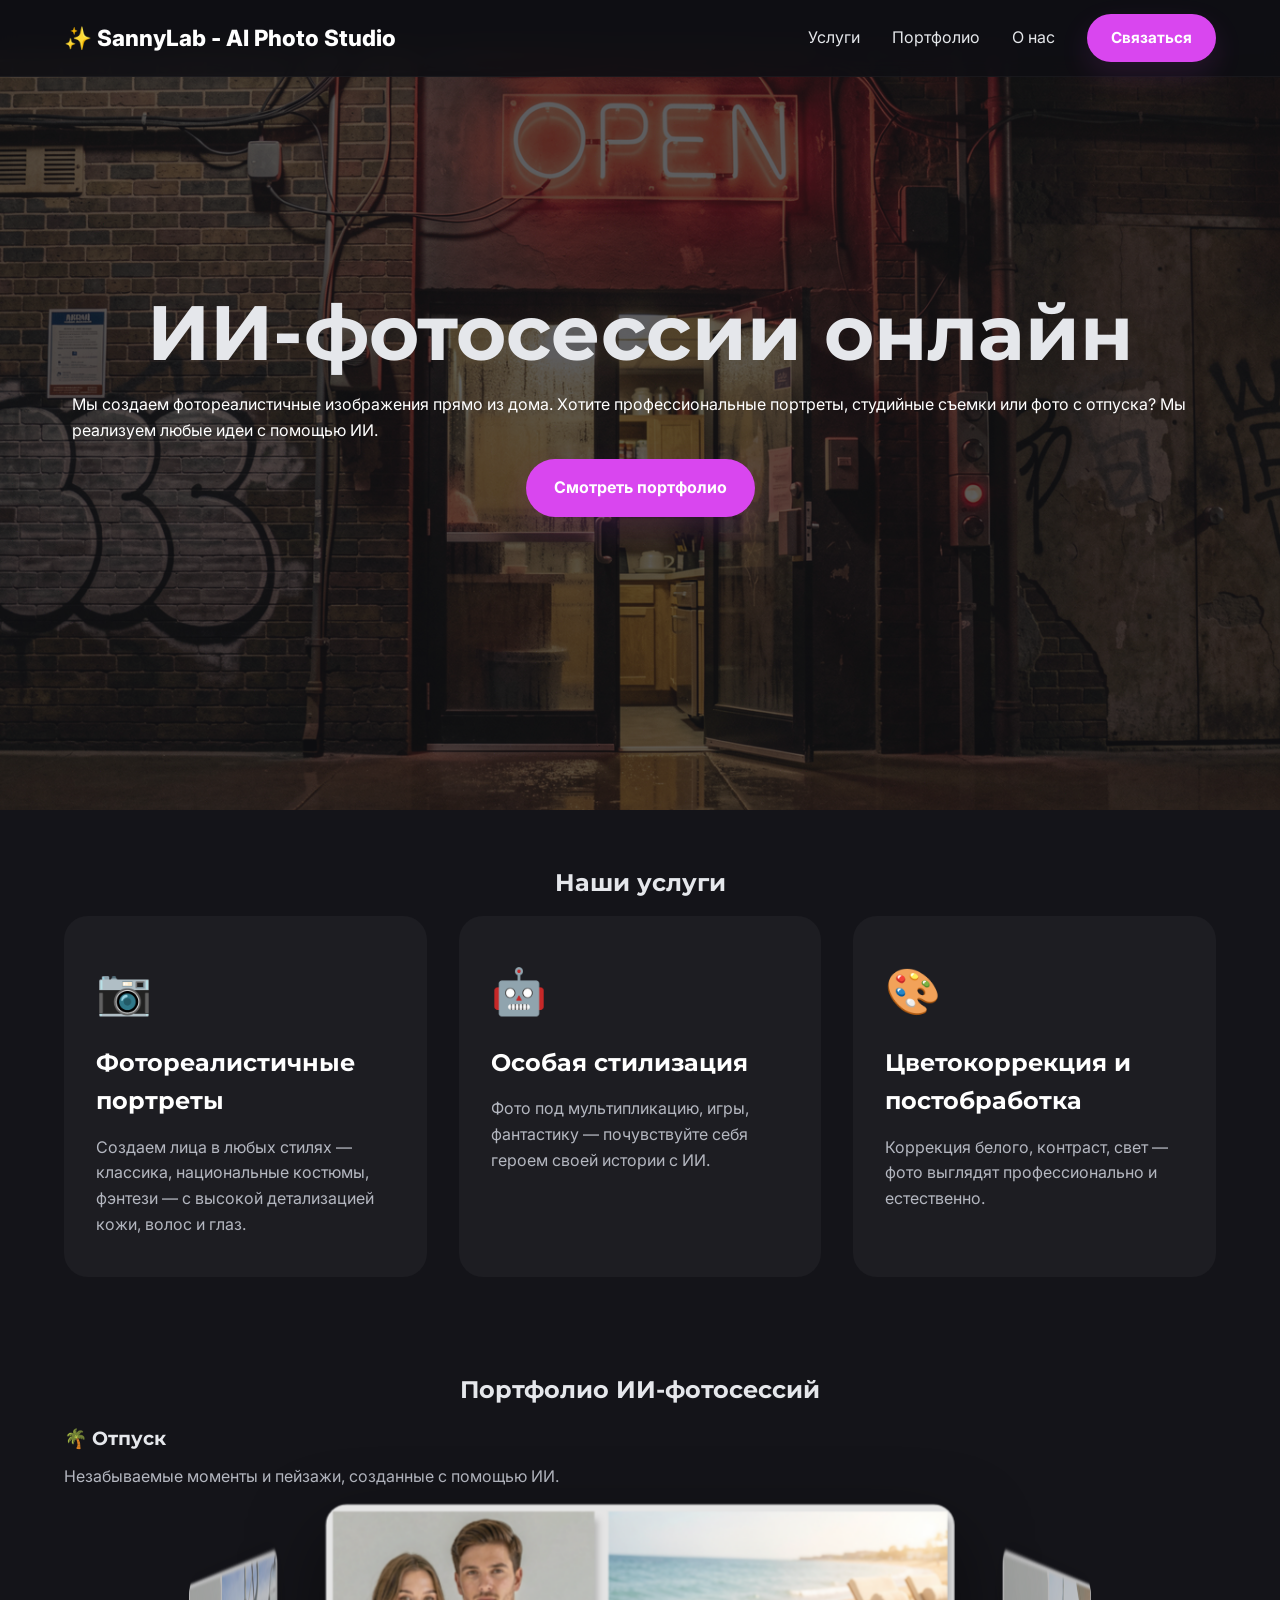
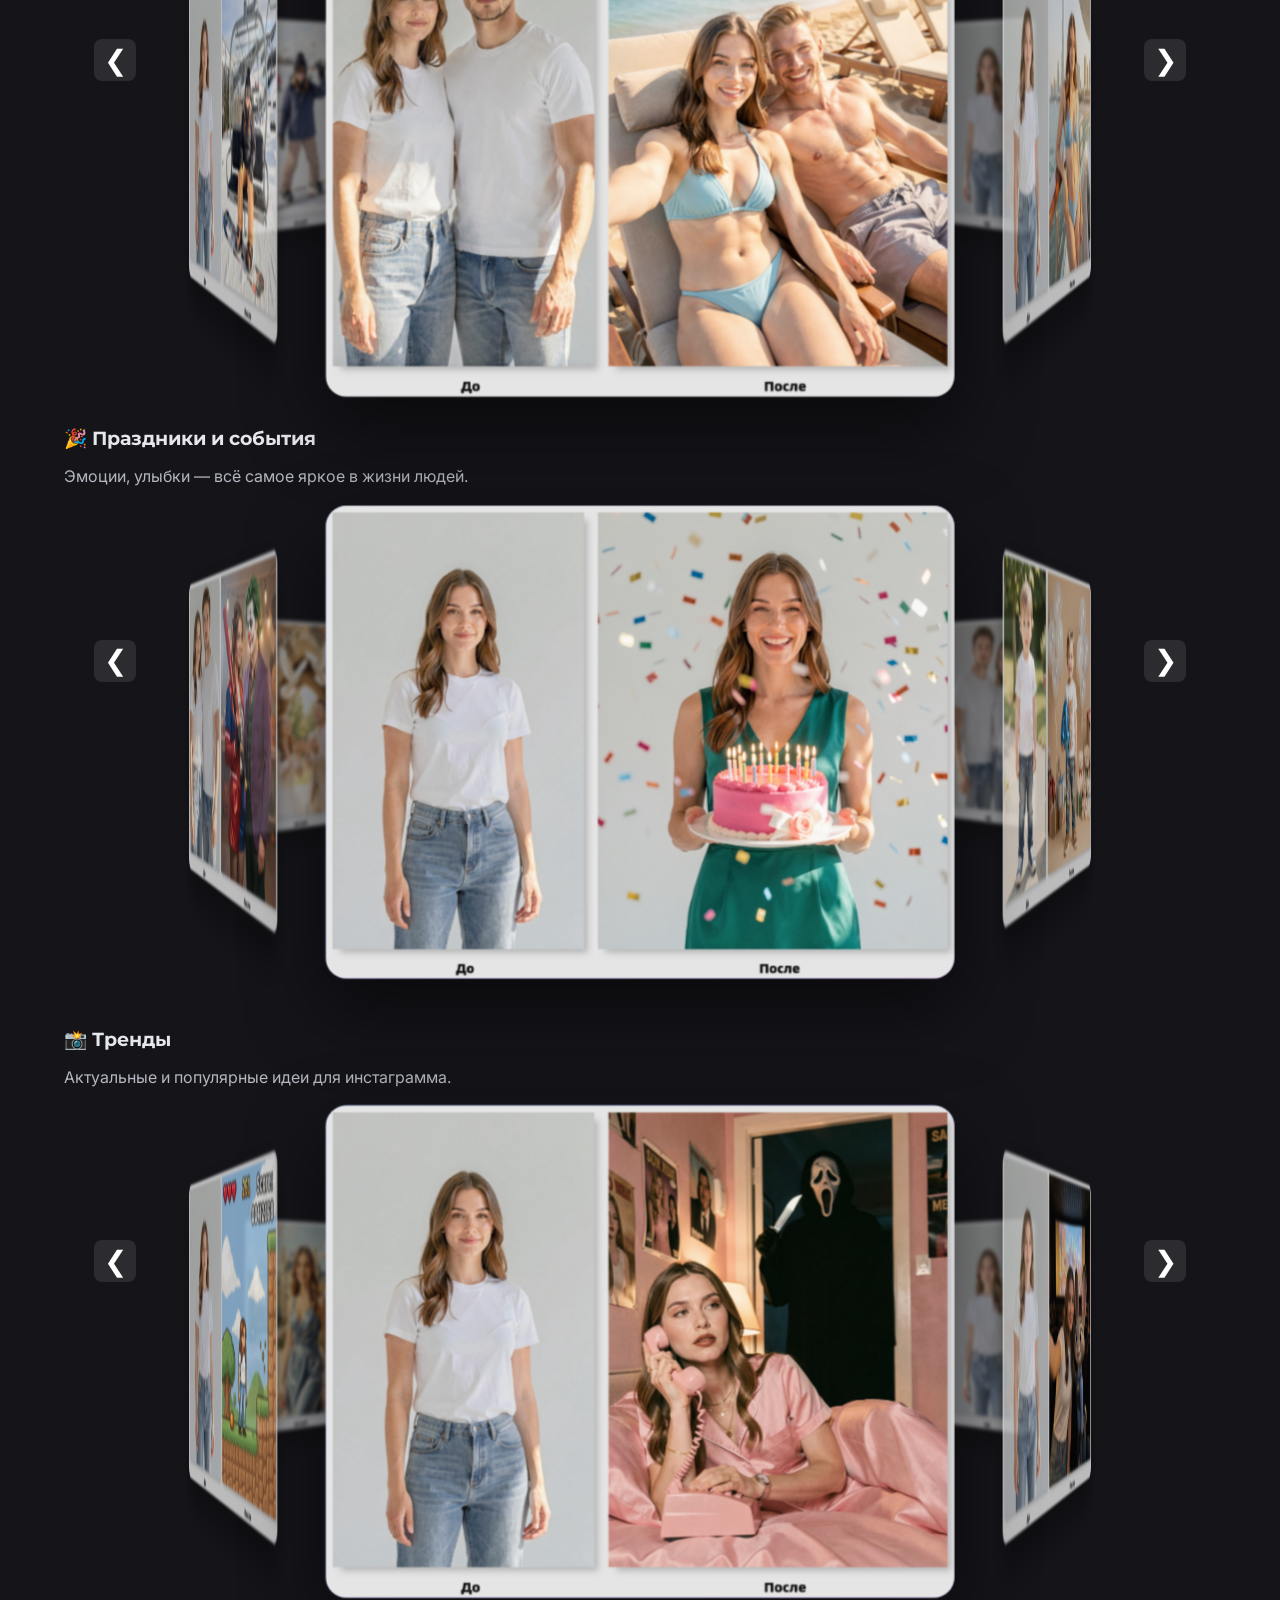
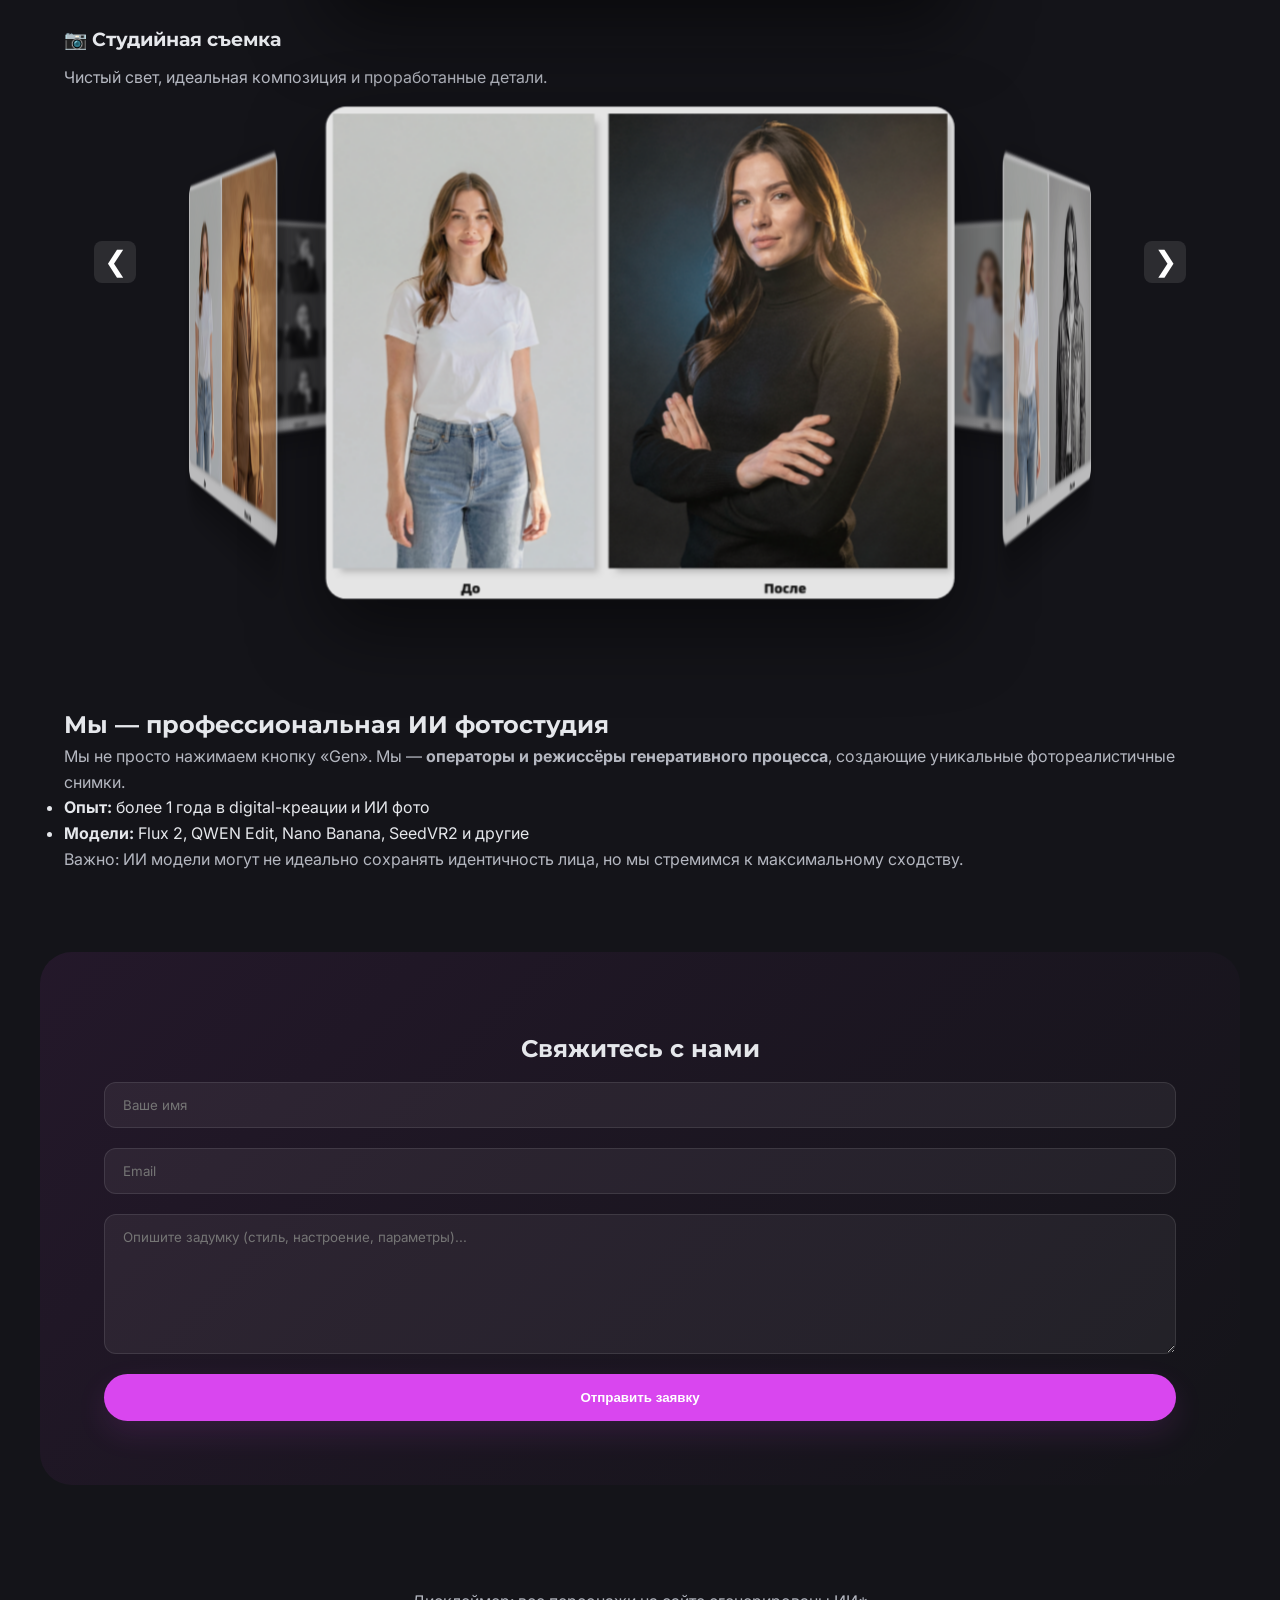
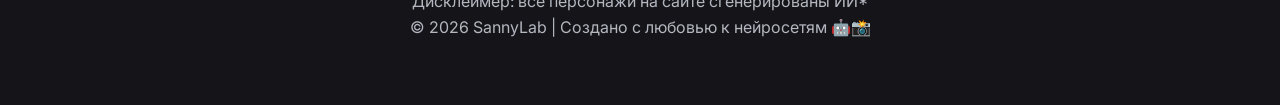
==== index.html @ eec2d828 "Totaly rebuild caroused | added small images to lazy loading" ====
<!DOCTYPE html>
<html lang="ru">

<head>
    <meta charset="UTF-8" />
    <meta name="viewport" content="width=device-width, initial-scale=1.0" />
    <title>AI Photo Studio | Фотореалистичные ИИ фотографии и портреты</title>
    <meta name="description"
        content="SannyLab AI Photo Studio — создаем уникальные фотореалистичные изображения и портреты с помощью ИИ. Индивидуальная стилизация, постобработка и фотосессии онлайн." />
    <meta name="keywords"
        content="ИИ фотостудия, фотореалистичные портреты, AI фотографии, генеративные модели, онлайн фотосессия" />
    <link rel="canonical" href="https://sannylab.ai/" />

    <!-- Fonts -->
    <link rel="preconnect" href="https://fonts.googleapis.com">
    <link rel="preconnect" href="https://fonts.gstatic.com" crossorigin>
    <link
        href="https://fonts.googleapis.com/css2?family=Montserrat:wght@300;500;700&family=Inter:wght@300;400&display=swap"
        rel="stylesheet">

    <!-- Styles -->
    <link rel="stylesheet" href="css/style.css" />

    <!-- jQuery -->
    <script src="https://code.jquery.com/jquery-3.7.1.min.js"></script>
</head>

<body>

    <!-- Навигация -->
    <nav class="navbar" role="navigation" aria-label="Главное меню">
        <div class="container">
            <a href="#" class="logo">✨ SannyLab - AI Photo Studio</a>
            <ul class="nav-links">
                <li><a href="#services">Услуги</a></li>
                <li><a href="#portfolio">Портфолио</a></li>
                <li><a href="#about">О нас</a></li>
                <li><a href="#contact" class="btn nav-btn">Связаться</a></li>
            </ul>
        </div>
    </nav>

    <!-- Hero-секция -->
    <section class="hero">
        <img src="images/banner_wide_ultralow.png" data-full="images/banner_wide_medium.png"
            alt="Фотореалистичная ИИ фотосессия" class="hero-bg blurred lazy-image" onerror="this.style.display='none'">

        <div class="container">
            <h1 class="title">ИИ-фотосессии онлайн</h1>
            <p class="sub-title">
                Мы создаем фотореалистичные изображения прямо из дома. Хотите профессиональные портреты, студийные
                съемки или фото с отпуска? Мы реализуем любые идеи с помощью ИИ.
            </p>
            <a href="#portfolio" class="btn">Смотреть портфолио</a>
        </div>
    </section>

    <!-- Услуги -->
    <section id="services" class="services">
        <div class="container">
            <h2>Наши услуги</h2>
            <div class="services-grid">
                <div class="service-card">
                    <span class="icon">📷</span>
                    <h3>Фотореалистичные портреты</h3>
                    <p>Создаем лица в любых стилях — классика, национальные костюмы, фэнтези — с высокой детализацией
                        кожи, волос и глаз.</p>
                </div>
                <div class="service-card">
                    <span class="icon">🤖</span>
                    <h3>Особая стилизация</h3>
                    <p>Фото под мультипликацию, игры, фантастику — почувствуйте себя героем своей истории с ИИ.</p>
                </div>
                <div class="service-card">
                    <span class="icon">🎨</span>
                    <h3>Цветокоррекция и постобработка</h3>
                    <p>Коррекция белого, контраст, свет — фото выглядят профессионально и естественно.</p>
                </div>
            </div>
        </div>
    </section>

    <!-- Портфолио -->
    <section id="portfolio" class="photography-portfolio services">
        <div class="container">
            <h2 class="section-title">Портфолио ИИ-фотосессий</h2>

            <!-- Категории -->
            <article class="portfolio-category" data-theme="отпуск">
                <header>
                    <h3>🌴 Отпуск</h3>
                    <p>Незабываемые моменты и пейзажи, созданные с помощью ИИ.</p>
                </header>
                <div class="slider3d">
                    <button class="nav prev" aria-label="Предыдущий слайд">❮</button>
                    <div class="viewport">
                        <div class="track">
                            <img src="images/vacation/pair_on_the_beach_low.png"
                                data-full="images/vacation/pair_on_the_beach.png" alt="Фотореалистичная пара на пляже"
                                class="slide blurred lazy-image" draggable="false">
                            <img src="images/vacation/woman_on_a_yacht_low.png"
                                data-full="images/vacation/woman_on_a_yacht.png" alt="Пара с коктейлями на пляже"
                                class="slide blurred lazy-image" draggable="false">
                            <img src="images/vacation/ferris_wheel_low.png" data-full="images/vacation/ferris_wheel.png"
                                alt="Колесо обозрения на отдыхе" class="slide blurred lazy-image" draggable="false">
                            <img src="images/vacation/pair_with_cocktails_low.png"
                                data-full="images/vacation/pair_with_cocktails.png" alt="Океаническое счастье на закате"
                                class="slide blurred lazy-image" draggable="false">
                            <img src="images/vacation/woman_on_a_snowboard_low.png"
                                data-full="images/vacation/woman_on_a_snowboard.png" alt="Девушка на яхте в отпуске"
                                class="slide blurred lazy-image" draggable="false">
                            <img src="images/vacation/woman_on_a_ski_lift_low.png"
                                data-full="images/vacation/woman_on_a_ski_lift.png" alt="Девушка на яхте в отпуске"
                                class="slide blurred lazy-image" draggable="false">
                        </div>
                    </div>
                    <button class="nav next" aria-label="Следующий слайд">❯</button>
                </div>
            </article>

            <!-- Блок: Праздники -->
            <article class="portfolio-category" data-theme="праздники">
                <header>
                    <h3>🎉 Праздники и события</h3>
                    <p>Эмоции, улыбки — всё самое яркое в жизни людей.</p>
                </header>

                <div class="slider3d">
                    <button class="nav prev">❮</button>
                    <div class="viewport">
                        <div class="track">
                            <img src="images/holidays/birthday_low.png" draggable="false"
                                data-full="images/holidays/birthday.png" class="slide blurred lazy-image"
                                alt="Свадьба под дождем" />
                            <img src="images/holidays/child_birthday_low.png" draggable="false"
                                data-full="images/holidays/child_birthday.png" class="slide blurred lazy-image"
                                alt="Новогодний бал" />
                            <img src="images/holidays/valentines_day_low.png" draggable="false"
                                data-full="images/holidays/valentines_day.png" class="slide blurred lazy-image"
                                alt="Детский день рождения" />
                            <img src="images/holidays/new_year_low.png" draggable="false"
                                data-full="images/holidays/new_year.png" class="slide blurred lazy-image"
                                alt="Концерт на свежем воздухе" />
                            <img src="images/holidays/wedding_day_low.png" draggable="false"
                                data-full="images/holidays/wedding_day.png" class="slide blurred lazy-image"
                                alt="Свадьба под дождем" />
                            <img src="images/holidays/halloween_low.png" draggable="false"
                                data-full="images/holidays/halloween.png" class="slide blurred lazy-image"
                                alt="Свадьба под дождем" />
                        </div>
                    </div>
                    <button class="nav next">❯</button>
                </div>
            </article>

            <!-- Блок: Тренды / Уличная фоторафия -->
            <article class="portfolio-category" data-theme="тренды">
                <header>
                    <h3>📸 Тренды</h3>
                    <p>Актуальные и популярные идеи для инстаграмма.</p>
                </header>

                <div class="slider3d">
                    <button class="nav prev">❮</button>
                    <div class="viewport">
                        <div class="track">
                            <img src="images/trends/scream_low.png" draggable="false"
                                data-full="images/trends/scream.png" class="slide blurred lazy-image"
                                alt="ИИ тренд крик" />
                            <img src="images/trends/zootopia_low.png" draggable="false"
                                data-full="images/trends/zootopia.png" class="slide blurred lazy-image"
                                alt="ИИ тренд Зверополис" />
                            <img src="images/trends/cartoon_low.png" draggable="false"
                                data-full="images/trends/cartoon.png" class="slide blurred lazy-image"
                                alt="ИИ тренд модель мужчина" />
                            <img src="images/trends/cyberpunk_low.png" draggable="false"
                                data-full="images/trends/cyberpunk.png" class="slide blurred lazy-image"
                                alt="ИИ тренд модель женщина" />
                            <img src="images/trends/picture_low.png" draggable="false"
                                data-full="images/trends/picture.png" class="slide blurred lazy-image"
                                alt="ИИ тренд мельтяшка" />
                            <img src="images/trends/the_game_low.png" draggable="false"
                                data-full="images/trends/the_game.png" class="slide blurred lazy-image"
                                alt="ИИ тренд косплей" />
                        </div>
                    </div>
                    <button class="nav next">❯</button>
                </div>
            </article>

            <!-- Блок: Студийное фото -->
            <article class="portfolio-category" data-theme="студия">
                <header>
                    <h3>📷 Студийная съемка</h3>
                    <p>Чистый свет, идеальная композиция и проработанные детали.</p>
                </header>

                <div class="slider3d">

                    <button class="nav prev">❮</button>
                    <div class="viewport">
                        <div class="track">
                            <img src="images/studio/rim_light_portrait_low.png" draggable="false"
                                data-full="images/studio/rim_light_portrait.png" class="slide blurred lazy-image"
                                alt="Женский портрет в студии" />
                            <img src="images/studio/artistic_portrait_photo_low.png" draggable="false"
                                data-full="images/studio/artistic_portrait_photo.png" class="slide blurred lazy-image"
                                alt="Мужской портрет в студии" />
                            <img src="images/studio/professional_buisness_photo_low.png" draggable="false"
                                data-full="images/studio/professional_buisness_photo.png"
                                class="slide blurred lazy-image" alt="Мужской портрет в студии классический" />
                            <img src="images/studio/thinking_low.png" draggable="false"
                                data-full="images/studio/thinking.png" class="slide blurred lazy-image"
                                alt="Женский портрет в студии чб" />
                            <img src="images/studio/colage_low.png" draggable="false"
                                data-full="images/studio/colage.png" class="slide blurred lazy-image"
                                alt="Женский студийный коллаж" />
                            <img src="images/studio/1960s_style_low.png" draggable="false"
                                data-full="images/studio/1960s_style.png" class="slide blurred lazy-image"
                                alt="Женский портрет в костюме" />
                        </div>
                    </div>
                    <button class="nav next">❯</button>
                </div>
            </article>

        </div>
    </section>

    <!-- Об авторе -->
    <section id="about" class="about">
        <div class="container">
            <div class="about-grid">
                <div class="about-text">
                    <h2>Мы — профессиональная ИИ фотостудия</h2>
                    <p>Мы не просто нажимаем кнопку «Gen». Мы — <strong>операторы и режиссёры генеративного
                            процесса</strong>, создающие уникальные фотореалистичные снимки.</p>
                    <ul class="about-list">
                        <li><strong>Опыт:</strong> более 1 года в digital-креации и ИИ фото</li>
                        <li><strong>Модели:</strong> Flux 2, QWEN Edit, Nano Banana, SeedVR2 и другие</li>
                    </ul>
                    <p class="about-note">
                        Важно: ИИ модели могут не идеально сохранять идентичность лица, но мы стремимся к максимальному
                        сходству.
                    </p>
                </div>
            </div>
        </div>
    </section>

    <!-- Контакты -->
    <section id="contact" class="contact services">
        <div class="container contact-card">
            <h2>Свяжитесь с нами</h2>
            <form class="contact-form" aria-label="Форма связи">
                <input type="text" placeholder="Ваше имя" required maxlength="64" />
                <input type="email" placeholder="Email" required maxlength="64" />
                <textarea placeholder="Опишите задумку (стиль, настроение, параметры)..." rows="4" required
                    maxlength="1024"></textarea>
                <button type="submit" class="btn">Отправить заявку</button>
            </form>
        </div>
    </section>

    <!-- Footer -->
    <footer class="footer services">
        <div class="container">
            <p>Дисклеймер: все персонажи на сайте сгенерированы ИИ*</p>
            <p>© 2026 SannyLab | Создано с любовью к нейросетям 🤖📸</p>
        </div>
    </footer>

    <!-- Модальное окно -->
    <div id="modal" class="modal" aria-hidden="true">
        <span class="close" aria-label="Закрыть">&times;</span>
        <button class="modal-nav modal-prev" aria-label="Предыдущая фотография">❮</button>
        <button class="modal-nav modal-next" aria-label="Следующая фотография">❯</button>
        <div class="modal-inner">
            <img class="modal-content" id="modal-img" alt="Просмотр изображения">
            <div id="caption" class="modal-caption"></div>
        </div>
    </div>

    <script src="js/main.js"></script>
</body>

</html>
---- css/style.css ----
/* =======================================================
   БАЗОВЫЕ НАСТРОЙКИ
======================================================= */
* {
  margin: 0;
  padding: 0;
  box-sizing: border-box;
}

:root {
  --bg-color: #0f0f13;
  /* Гламурная тьма */
  --text-main: #e5e7eb;
  --accent: #d946ef;
  /* Маджента — для AI-отсылок */
  --card-bg: rgba(255, 255, 255, 0.04);
  --shadow: 0 12px 30px rgba(217, 70, 239, 0.12);
}

body {
  font-family: 'Inter', sans-serif;
  background-color: var(--bg-color);
  color: var(--text-main);
  line-height: 1.6;
  overflow-x: hidden;
}

button {
  outline: none;
  border: none;
}

.container {
  max-width: 1200px;
  margin: 0 auto;
  padding: 0 24px;
}

/* =======================================================
   ТИПОГРАФИКА И АКЦЕНТЫ
======================================================= */
h1, h2, h3 {
  font-family: 'Montserrat', sans-serif;
}

h1 {
  font-size: clamp(2.5rem, 6vw, 5rem);
  line-height: 1.05;
  margin-bottom: 18px;
}

p {
  color: #b4b7c0;
}

a {
  text-decoration: none;
  color: inherit;
  transition: color 0.3s ease;
}

.btn {
  display: inline-block;
  background: var(--accent);
  color: white;
  padding: 16px 28px;
  border-radius: 999px;
  font-weight: 700;
  box-shadow: var(--shadow);
  transition: all 0.3s ease;
}

.btn:hover {
  transform: translateY(-3px);
  box-shadow: 0 16px 45px rgba(217, 70, 239, 0.28);
}

/* =======================================================
   НАВИГАЦИЯ
======================================================= */
.navbar {
  position: fixed;
  top: 0;
  left: 0;
  right: 0;
  background: rgba(15, 15, 19, 0.9);
  backdrop-filter: blur(10px);
  z-index: 100;
  border-bottom: 1px solid rgba(255, 255, 255, 0.04);
}

.navbar .container {
  display: flex;
  justify-content: space-between;
  align-items: center;
  height: 76px;
}

.logo {
  font-size: 1.4rem;
  color: white;
  font-weight: 800;
}

.nav-links {
  display: flex;
  align-items: center;
  gap: 32px;
  list-style: none;
}

.nav-btn {
  padding: 12px 24px !important;
  font-size: 0.95rem;
}

/* =======================================================
   HERO-СЕКЦИЯ
======================================================= */
.hero {
  min-height: 90vh;
  position: relative;
  display: flex;
  align-items: center;
  justify-content: center;
}

.hero-bg {
  position: fixed;
  top: 50px;
  left: 0;
  width: 100%;
  height: 100%;
  object-fit: cover;
  object-position: 52%;
  z-index: -2;
  pointer-events: none;
  transition: filter 0.5s ease;
}

.blurred {
  outline: none;
  /* filter: blur(10px); */
}

.loaded {
  filter: blur(0px);
}

.hero::before {
  content: '';
  position: absolute;
  top: 0;
  left: 0;
  width: 100%;
  height: 100%;
  background: rgba(20, 20, 25, 0.68);
  z-index: -1;
}

.hero .container {
  display: flex;
  flex-direction: column;
  justify-content: center;
  align-items: center;
  padding: 2rem;
  border-radius: 24px;
}

.sub-title {
  color: white;
  margin-bottom: 1rem;
}

/* =======================================================
   ПОРТФОЛИО
======================================================= */

/* Заголовки категорий */
.gallery-category-title {
  font-size: clamp(1.3rem, 4vw, 2rem);
  color: white;
  margin-top: 56px;
}

/* Фильтры */
.filter-container {
  display: flex;
  justify-content: center;
  gap: 16px;
  flex-wrap: wrap;
}

.filters {
  text-align: center;
  margin-bottom: 32px;
}

.filters .filter-btn,
.filter-btn {
  background: rgba(255, 255, 255, 0.08);
  color: #b4b7c0;
  padding: 10px 20px;
  border-radius: 999px;
  font-weight: 600;
  cursor: pointer;
  border: none;
  transition: all 0.3s ease;
}

.filters .filter-btn:hover,
.filters .filter-btn.active,
.filter-btn:hover,
.filter-btn.active {
  background: var(--accent);
  color: white;
  transform: translateY(-2px);
}

/* Сетка портфолио */
.gallery {
  display: grid;
  gap: 24px;
  grid-template-columns: repeat(auto-fit, minmax(260px, 1fr));
}

.gallery-item {
  display: block;
  overflow: hidden;
  border-radius: 20px;
  position: relative;
  animation: fadeIn 0.6s ease forwards;
}

.gallery-item.hidden {
  display: none;
  animation: none;
}

.gallery-item img {
  width: 100%;
  height: 100%;
  object-fit: cover;
  transition: filter 0.5s ease, transform 0.6s ease;
}

.gallery-item:hover img {
  filter: brightness(1.08) contrast(1.05);
  transform: scale(1.08);
}

.gallery figcaption {
  position: absolute;
  bottom: 0;
  left: 0;
  right: 0;
  background: linear-gradient(to top, rgba(0, 0, 0, 0.92), transparent);
  padding: 32px 24px;
  font-size: 0.95rem;
  color: #e5e7eb;
}

.gallery figcaption strong {
  color: var(--accent);
}

/* =======================================================
   УСЛУГИ И ОБО СЕКЦИИ
======================================================= */
section {
  padding: 40px 0;
}

.services, .about {
  background: #141419;
}

.services h2 {
  text-align: center;
  margin-bottom: 14px;
  padding-top: 14px;
}

.services-grid {
  display: grid;
  grid-template-columns: repeat(auto-fit, minmax(270px, 1fr));
  gap: 32px;
}

.service-card {
  background: var(--card-bg);
  border-radius: 24px;
  padding: 40px 32px;
  transition: transform 0.4s ease;
}

.service-card:hover {
  transform: translateY(-8px);
}

.icon {
  font-size: 2.8rem;
  display: block;
  margin-bottom: 16px;
}

.service-card h3 {
  font-family: 'Montserrat', sans-serif;
  color: white;
  font-size: 1.5rem;
  margin-bottom: 14px;
}

/* =======================================================
   КОНТАКТЫ И FOOTER
======================================================= */
.contact-card {
  background: linear-gradient(135deg, rgba(217, 70, 239, 0.08), transparent);
  border-radius: 32px;
  padding: 64px;
}

form {
  display: flex;
  flex-direction: column;
  gap: 20px;
}

input, textarea {
  background: rgba(255, 255, 255, 0.06);
  border: 1px solid rgba(255, 255, 255, 0.1);
  padding: 14px 18px;
  border-radius: 12px;
  color: white;
  font-family: inherit;
}

textarea {
  min-height: 140px;
  resize: vertical;
}

input:focus, textarea:focus {
  outline: none;
  border-color: var(--accent);
  background: rgba(255, 255, 255, 0.08);
}

footer {
  text-align: center;
  padding: 64px 0;
  color: #a1a5b0;
}

footer a {
  color: inherit;
  margin-left: 16px;
  transition: 0.3s;
}

footer a:hover {
  color: white;
}

/* =======================================================
   МОДАЛЬНОЕ ОКНО
======================================================= */
.modal {
  display: none;
  position: fixed;
  inset: 0;
  z-index: 9999;
  background-color: rgba(25, 32, 44, 0.9);
  justify-content: center;
  align-items: center;
}

.modal.active {
  display: flex;
}

.modal-inner {
  display: flex;
  flex-direction: column;
  align-items: center;
  max-width: 95%;
  max-height: 90vh;
}

.modal-content {
  max-width: 100%;
  max-height: 80vh;
  border-radius: 16px;
  margin: 0;
}

.modal-caption {
  margin-top: 20px;
  text-align: center;
  font-size: clamp(1rem, 2vw, 1.4rem);
  color: #eee;
}

.modal-nav {
  position: absolute;
  top: 50%;
  transform: translateY(-50%);
  font-size: 48px;
  background: transparent;
  border: none;
  color: white;
  cursor: pointer;
  padding: 10px;
  z-index: 10000;
  transition: 0.2s ease;
}

.modal-prev {
  left: 40px;
}

.modal-next {
  right: 40px;
}

.modal-nav:hover {
  transform: translateY(-50%) scale(1.1);
}

.close {
  position: absolute;
  top: 50px;
  right: 35px;
  color: #f7fafc;
  font-size: 40px;
  font-weight: bold;
  transition: 0.3s;
}

.close:hover, .close:focus {
  color: #fff;
  text-decoration: none;
  cursor: pointer;
}

/* =======================================================
   КАРУСЕЛЬ / SLIDER3D
======================================================= */
.slider3d {
  position: relative;
  width: 420px;
  user-select: none;
  align-self: center;
  margin-top: 75px;
}

.viewport {
  perspective: 1200px;
  overflow: visible;
  height: 240px;
}

.viewport:active {
  cursor: grabbing;
}

.track {
  position: relative;
  width: 100%;
  height: 100%;
  transform-style: preserve-3d;
}

.slide {
  position: absolute;
  max-width: 460px;
  width: 100%;
  height: auto;
  border-radius: 14px;
  background: linear-gradient(135deg, #3b82f6, #9333ea);
  display: flex;
  align-items: center;
  justify-content: center;
  font-size: 42px;
  font-weight: bold;
  transform-style: preserve-3d;
  transition:
    transform 0.6s cubic-bezier(.2, .8, .2, 1),
    filter 0.6s,
    opacity 0.6s;
  box-shadow: 0 20px 50px rgba(0, 0, 0, 0.5);
}

.nav {
  position: absolute;
  top: 40%;
  transform: translateY(-50%);
  background: rgba(255, 255, 255, 0.1);
  border: none;
  color: white;
  font-size: 28px;
  width: 42px;
  height: 42px;
  cursor: pointer;
  border-radius: 8px;
  z-index: 99;
}

.prev {
  left: -80%;
}

.next {
  right: -80%;
}

.nav:hover {
  background: rgba(255, 255, 255, 0.25);
}

/* =======================================================
   АНИМАЦИИ
======================================================= */
@keyframes fadeIn {
  from {
    opacity: 0;
    transform: translateY(16px);
  }

  to {
    opacity: 1;
    transform: translateY(0);
  }
}

@keyframes slideUp {
  from {
    transform: translateY(50px);
    opacity: 0;
  }

  to {
    transform: translateY(0);
    opacity: 1;
  }
}

/* =======================================================
   АДАПТИВНОСТЬ
======================================================= */
@media (max-width: 968px) {
  .portfolio-category .carousel-track img {
    min-width: 300px;
    max-width: 300px;
  }
}

@media (max-width: 768px) {
  .nav-links, .hero-sub, footer a {
    display: none;
  }

  .modal-content {
    animation: none;
  }

  .modal-caption {
    display: none;
  }

  .close {
    display: none;
  }

  .portfolio-category .carousel-wrapper {
    gap: 5px;
  }

  .carousel-btn {
    width: 40px;
    height: 40px;
    font-size: 22px;
  }

  .portfolio-category .carousel-track img {
    min-width: 100%;
    max-width: 100%;
    border-radius: 12px;
  }
}

@media (max-width: 480px) {
  .portfolio-category .carousel-track img {
    min-width: 100%;
  }
}

/* =======================================================
   ОБЩИЕ СТИЛИ СЕКЦИИ И БЛОКИ
======================================================= */
.section-title {
  text-align: center;
  margin-bottom: 16px;
}

.section-subtitle {
  text-align: center;
  margin: 0 auto 60px;
}

.portfolio-category {
  display: flex;
  flex-direction: column;
  margin-bottom: 220px;
}

.portfolio-category header h3 {
  margin: 0 0 10px;
}
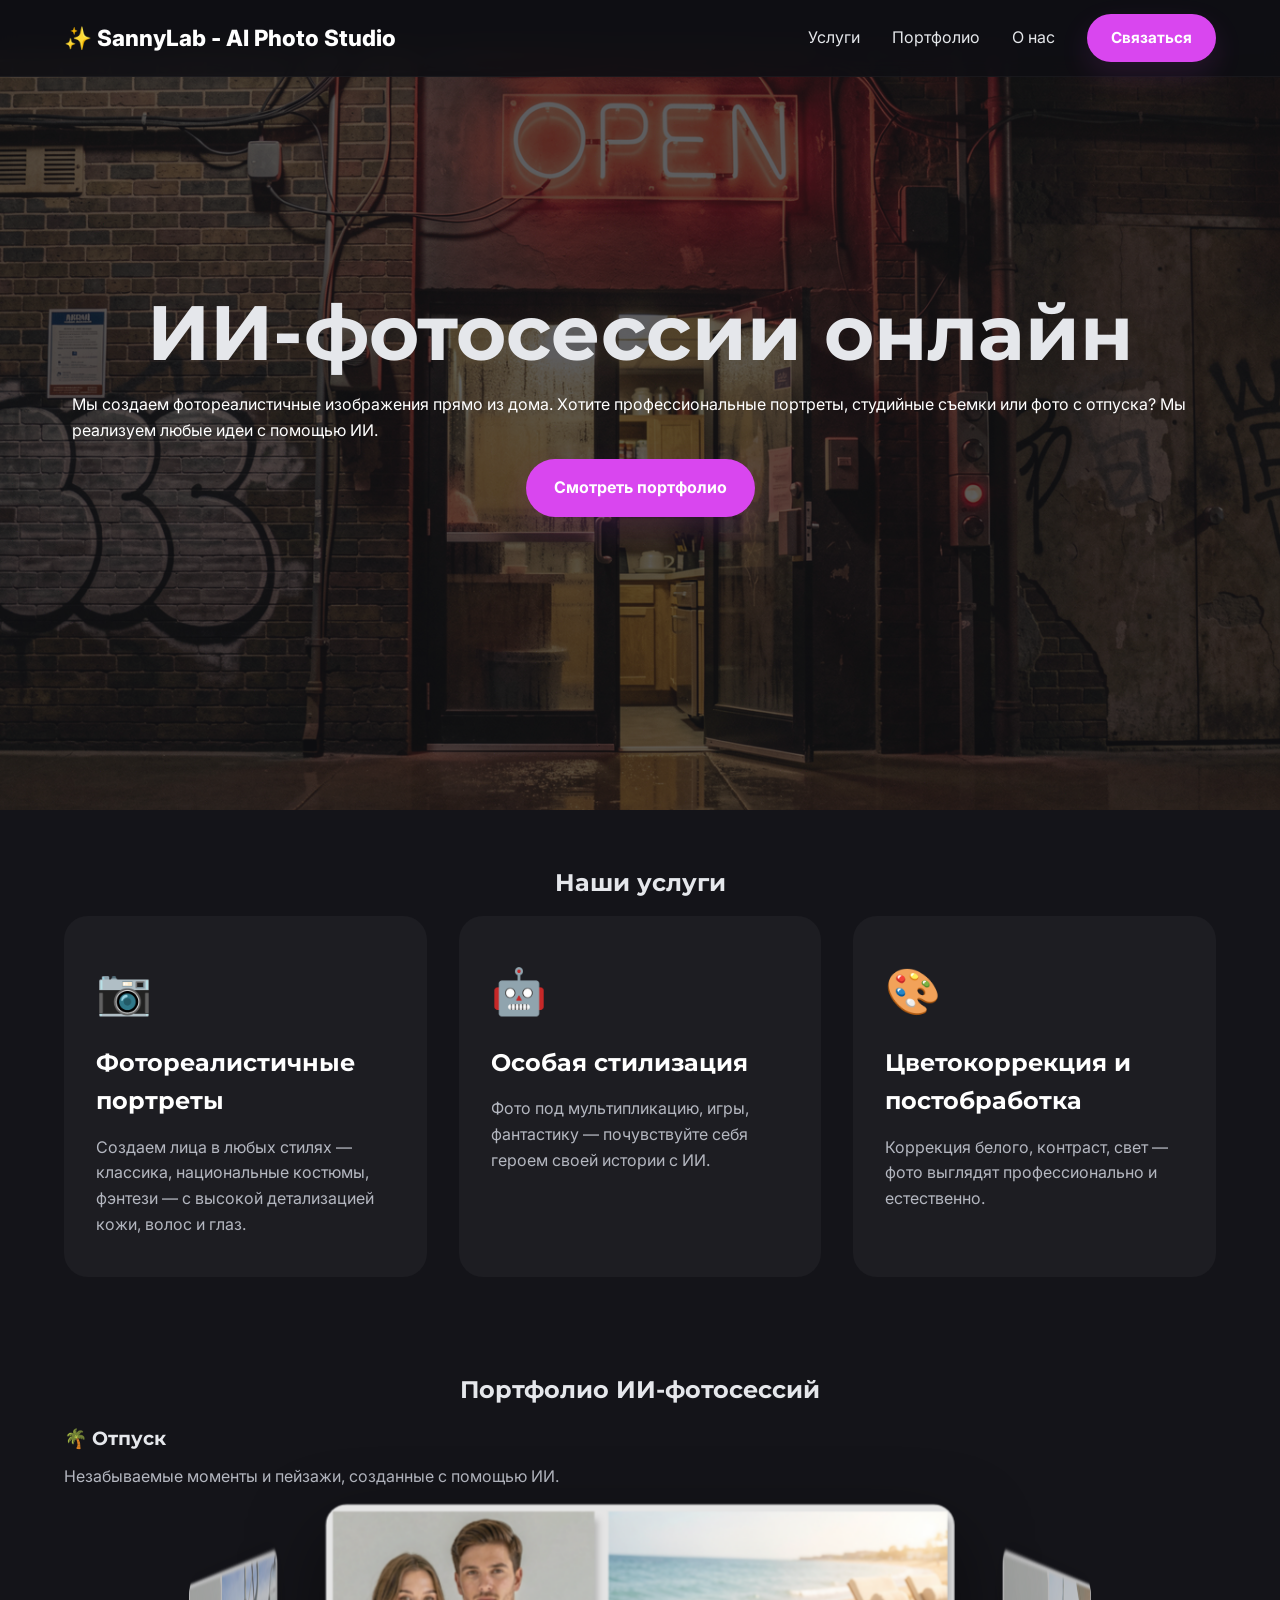
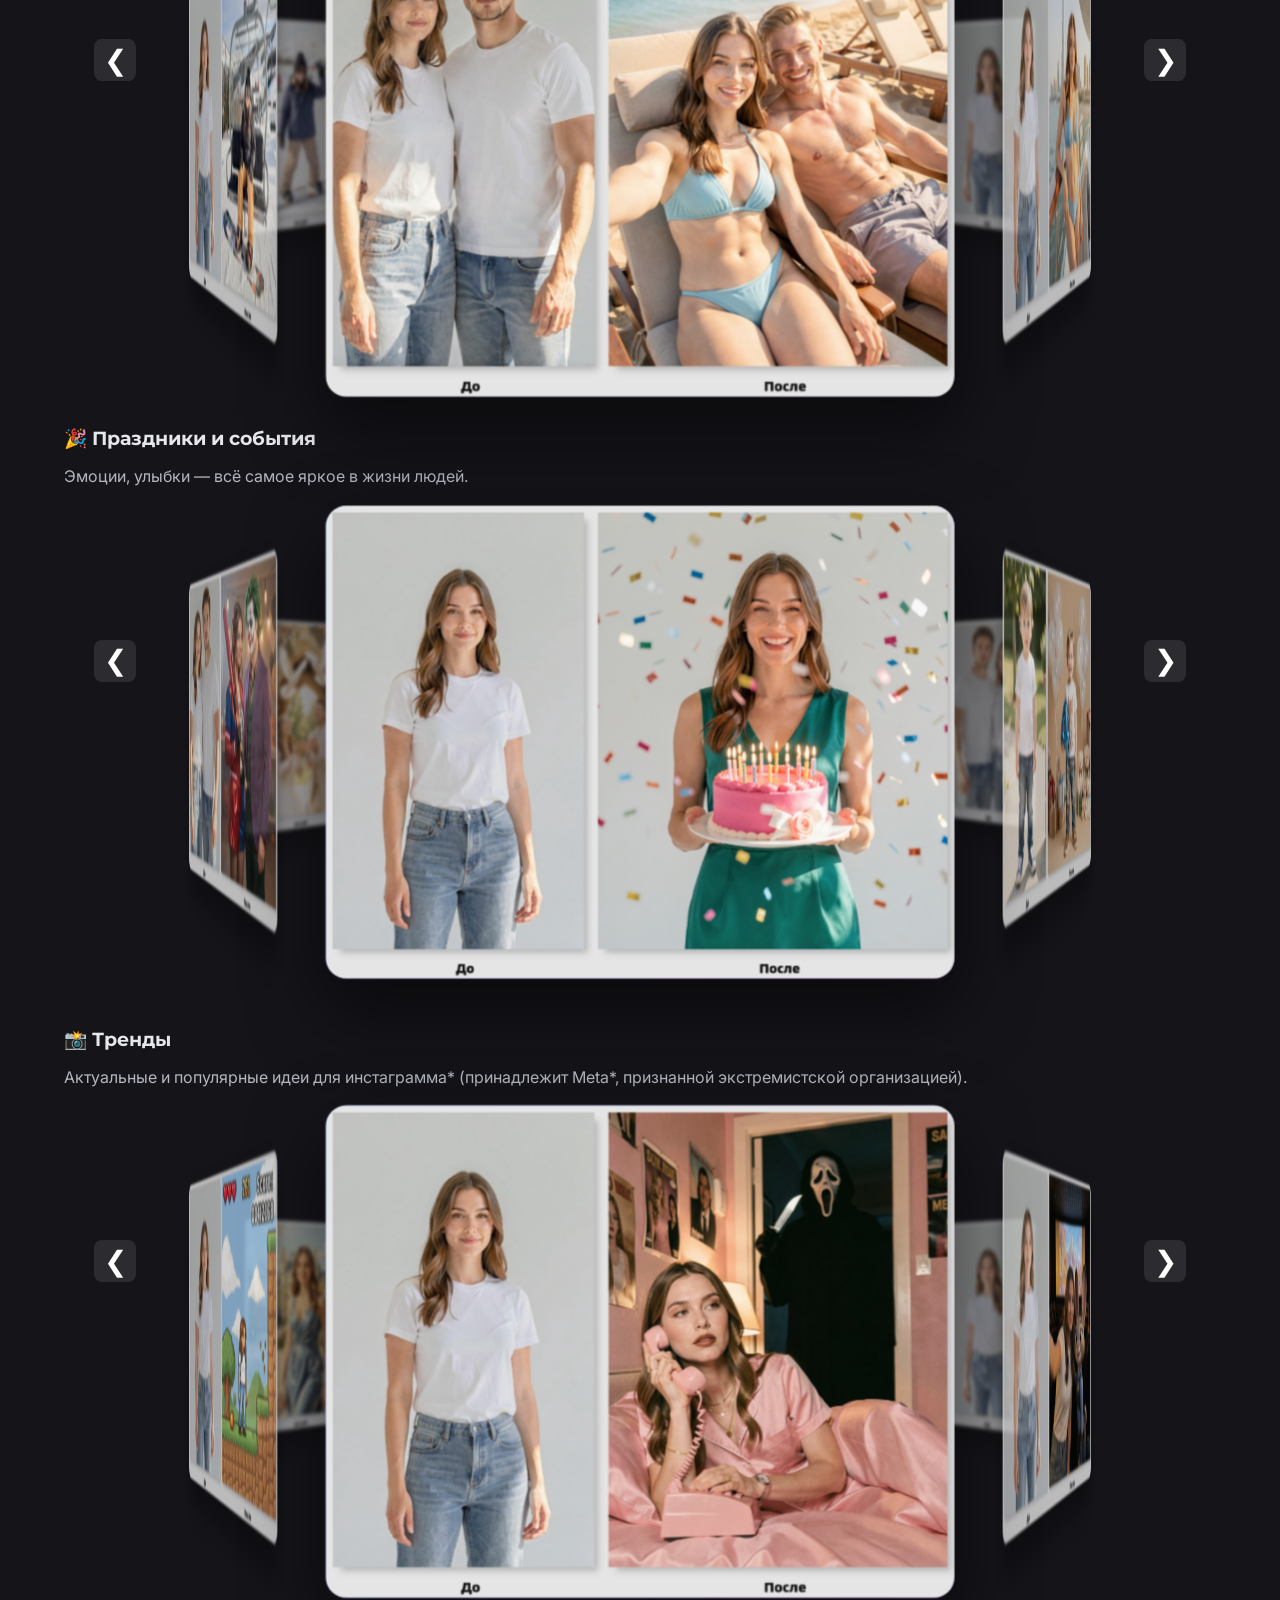
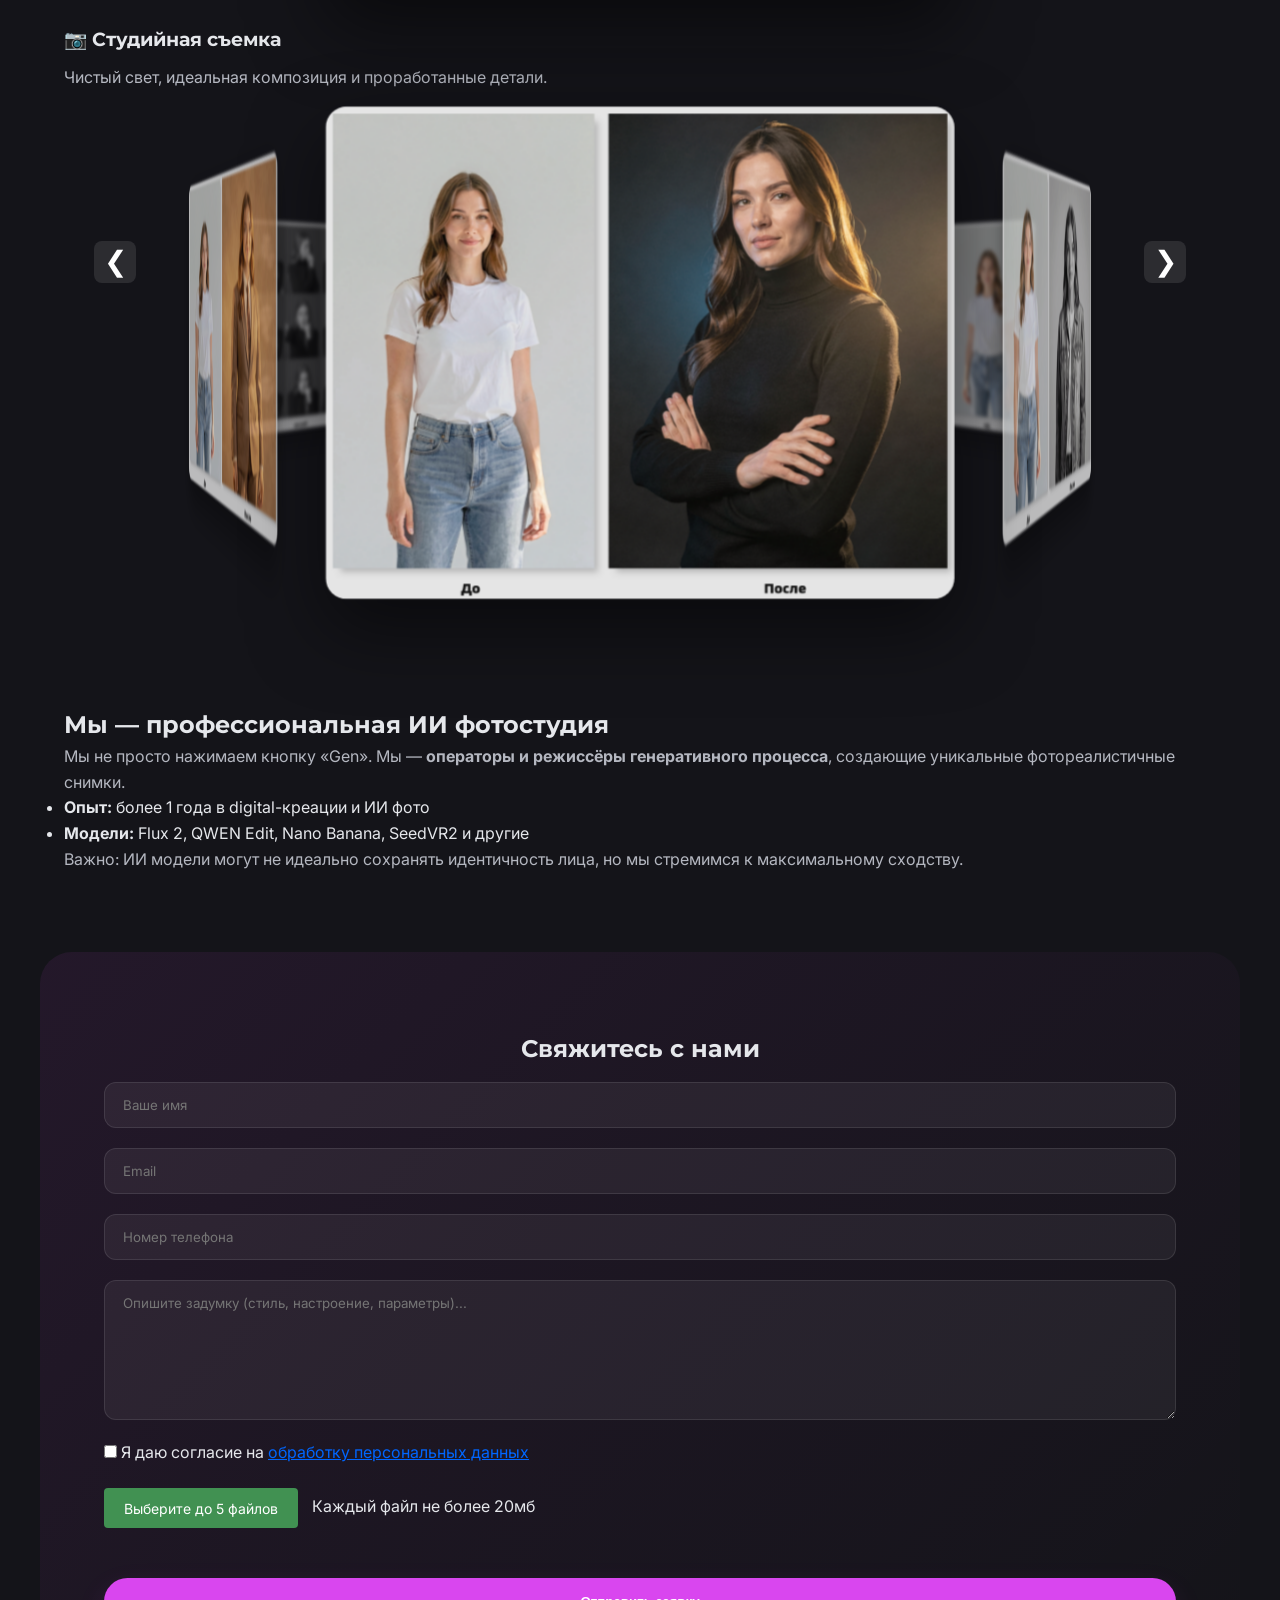
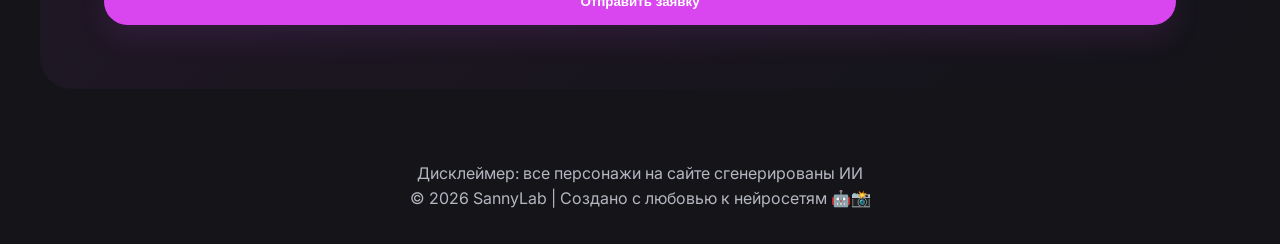
==== commit 0d1e4019: "Form adjust" ====
--- a/index.html
+++ b/index.html
@@ -157,7 +157,8 @@
             <article class="portfolio-category" data-theme="тренды">
                 <header>
                     <h3>📸 Тренды</h3>
-                    <p>Актуальные и популярные идеи для инстаграмма.</p>
+                    <p>Актуальные и популярные идеи для инстаграмма* (принадлежит Meta*, признанной экстремистской
+                        организацией).</p>
                 </header>
 
                 <div class="slider3d">
@@ -253,10 +254,28 @@
         <div class="container contact-card">
             <h2>Свяжитесь с нами</h2>
             <form class="contact-form" aria-label="Форма связи">
-                <input type="text" placeholder="Ваше имя" required maxlength="64" />
-                <input type="email" placeholder="Email" required maxlength="64" />
-                <textarea placeholder="Опишите задумку (стиль, настроение, параметры)..." rows="4" required
+                <input type="text" id="name" placeholder="Ваше имя" required maxlength="64" />
+                <input type="email" id="email" placeholder="Email" required maxlength="64" />
+                <input type="tel" id="phone" placeholder="Номер телефона" name="phone"
+                    pattern="[0-9]{3}-[0-9]{3}-[0-9]{4}" required />
+                <textarea placeholder="Опишите задумку (стиль, настроение, параметры)..." id="text" rows="4" required
                     maxlength="1024"></textarea>
+                <label class="consent-checkbox">
+                    <input type="checkbox" id="consentCheckbox" required>
+                    Я даю согласие на
+                    <a href="#" onclick="openConsentModal(); return false;">
+                        обработку персональных данных
+                    </a>
+                </label>
+
+                <label class="input-file">
+                    <input type="file" id="images" accept="image/*" multiple>
+                    <span class="input-file-btn">Выберите до 5 файлов</span>
+                    <span class="input-file-text">Каждый файл не более 20мб</span>
+                </label>
+
+                <div id="preview" class="preview"></div>
+
                 <button type="submit" class="btn">Отправить заявку</button>
             </form>
         </div>
@@ -265,7 +284,7 @@
     <!-- Footer -->
     <footer class="footer services">
         <div class="container">
-            <p>Дисклеймер: все персонажи на сайте сгенерированы ИИ*</p>
+            <p>Дисклеймер: все персонажи на сайте сгенерированы ИИ</p>
             <p>© 2026 SannyLab | Создано с любовью к нейросетям 🤖📸</p>
         </div>
     </footer>
@@ -281,6 +300,139 @@
         </div>
     </div>
 
+    <div id="consentModal" class="consent-modal">
+        <div class="consent-modal-wrapper">
+            <button class="consent-modal-close" onclick="closeConsentModal()">×</button>
+            <div class="consent-modal-content">
+
+
+                <h2>Согласие на обработку персональных данных</h2>
+
+                <div class="consent-modal-body">
+                    <p>
+                        Настоящим, свободно, своей волей и в своем интересе, подтверждая свою дееспособность, я даю
+                        согласие
+                        Оператору на обработку моих персональных данных на условиях, изложенных ниже.
+                    </p>
+
+                    <h3>1. Термины и определения</h3>
+                    <p>
+                        <b>Оператор</b> — лицо, самостоятельно или совместно с другими лицами организующее и (или)
+                        осуществляющее
+                        обработку персональных данных.
+                    </p>
+                    <p>
+                        <b>Персональные данные</b> — любая информация, относящаяся к прямо или косвенно определенному
+                        или
+                        определяемому физическому лицу.
+                    </p>
+                    <p>
+                        <b>Обработка персональных данных</b> — любое действие (операция) или совокупность действий с
+                        персональными
+                        данными, включая сбор, запись, систематизацию, накопление, хранение, уточнение (обновление,
+                        изменение), извлечение, использование, передачу (распространение, предоставление, доступ),
+                        обезличивание, блокирование, удаление, уничтожение.
+                    </p>
+
+                    <h3>2. Перечень персональных данных</h3>
+                    <ul>
+                        <li>ФИО;</li>
+                        <li>адрес электронной почты;</li>
+                        <li>номер телефона;</li>
+                        <li>фотографии и изображения, загружаемые для создания ИИ-фотосессий;</li>
+                        <li>данные, указываемые в формах сайта;</li>
+                        <li>IP-адрес, cookie, технические и аналитические данные;</li>
+                        <li>иные сведения, предоставленные добровольно.</li>
+                    </ul>
+
+                    <h3>3. Цели обработки персональных данных</h3>
+                    <ul>
+                        <li>предоставления сервиса по созданию ИИ-фотосессий;</li>
+                        <li>загрузки, обработки и генерации изображений с использованием технологий искусственного
+                            интеллекта;</li>
+                        <li>обработки запросов и обратной связи;</li>
+                        <li>направления сервисных уведомлений, связанных с работой сайта;</li>
+                        <li>улучшения качества работы сайта, анализа пользовательского поведения;</li>
+                        <li>выполнение требований законодательства РФ.</li>
+                    </ul>
+
+                    <h3>4. Правовые основания обработки</h3>
+                    <p>
+                        Обработка персональных данных осуществляется на основании настоящего согласия, а также в иных
+                        случаях, предусмотренных законодательством Российской Федерации.
+                    </p>
+
+                    <h3>5. Условия обработки персональных данных</h3>
+                    <p>
+                        Оператор осуществляет обработку персональных данных с использованием средств автоматизации и
+                        (или)
+                        без использования таких средств, включая обработку изображений с применением алгоритмов
+                        машинного
+                        обучения и искусственного интеллекта.
+
+                        Загружаемые пользователем фотографии используются исключительно для целей предоставления сервиса
+                        и
+                        не распространяются без согласия пользователя, за исключением случаев, предусмотренных
+                        законодательством Российской Федерации.
+
+                        Персональные данные обрабатываются с соблюдением принципов и правил, предусмотренных
+                        законодательством Российской Федерации. Оператор принимает необходимые правовые, организационные
+                        и
+                        технические меры для защиты персональных данных.
+
+                        Передача персональных данных третьим лицам допускается в случаях, предусмотренных
+                        законодательством
+                        Российской Федерации, либо при привлечении технических подрядчиков (хостинг, облачные сервисы,
+                        ИИ-платформы) при условии обеспечения ими конфиденциальности и безопасности персональных данных.
+                    </p>
+
+                    <h3>6. Срок действия согласия</h3>
+                    <p>
+                        Настоящее согласие действует с момента его предоставления и до достижения целей обработки
+                        персональных данных либо до момента его отзыва субъектом персональных данных.
+                    </p>
+
+                    <h3>7. Отзыв согласия</h3>
+                    <p>
+                        Я уведомлен(а), что настоящее согласие может быть отозвано мной в любое время путем направления
+                        письменного уведомления Оператору по адресу электронной почты, указанному на сайте. Отзыв
+                        согласия
+                        не влияет на законность обработки персональных данных до момента его получения Оператором.
+                    </p>
+
+                    <h3>8. Права субъекта персональных данных</h3>
+                    <p>
+                        Мне разъяснены мои права, включая право на получение информации об обработке персональных
+                        данных,
+                        требование уточнения, блокирования или уничтожения персональных данных, а также иные права,
+                        предусмотренные законодательством Российской Федерации.
+                    </p>
+
+                    <h3>9. Подтверждение согласия</h3>
+                    <p>
+                        Нажимая кнопку «Отправить», «Зарегистрироваться», «Оставить заявку» либо иным образом
+                        предоставляя
+                        персональные данные через сайт, я подтверждаю, что ознакомлен(а) с настоящим Согласием и
+                        принимаю
+                        его условия.
+                    </p>
+
+                    <h3>10. Реквизиты Оператора</h3>
+                    <ul>
+                        <li>Статус: физическое лицо, применяющее специальный налоговый режим «Налог на профессиональный
+                            доход» (самозанятый);</li>
+                        <li>Григоренко Александр Андреевич;</li>
+                        <li>sannyprod@yandex.ru;</li>
+                        <li>ИНН: 615434226154.</li>
+                    </ul>
+                </div>
+                <div class="consent-modal-footer">
+                    <button class="btn" onclick="closeConsentModal()">Закрыть</button>
+                </div>
+            </div>
+        </div>
+    </div>
+
     <script src="js/main.js"></script>
 </body>
 
--- a/css/style.css
+++ b/css/style.css
@@ -9,10 +9,8 @@
 
 :root {
   --bg-color: #0f0f13;
-  /* Гламурная тьма */
   --text-main: #e5e7eb;
   --accent: #d946ef;
-  /* Маджента — для AI-отсылок */
   --card-bg: rgba(255, 255, 255, 0.04);
   --shadow: 0 12px 30px rgba(217, 70, 239, 0.12);
 }
@@ -348,7 +346,7 @@
 
 footer {
   text-align: center;
-  padding: 64px 0;
+  padding: 32px 0;
   color: #a1a5b0;
 }
 
@@ -616,4 +614,300 @@
 
 .portfolio-category header h3 {
   margin: 0 0 10px;
+}
+
+
+/* ================= MOBILE FIX ================= */
+
+@media (max-width: 768px) {
+
+  /* ===== HERO ===== */
+  .hero {
+    min-height: 70vh;
+    padding-top: 80px;
+  }
+
+  .hero .container {
+    padding: 1.5rem;
+    text-align: center;
+  }
+
+  h1 {
+    font-size: clamp(2rem, 7vw, 2.8rem);
+  }
+
+  .sub-title {
+    font-size: 0.95rem;
+  }
+
+  /* ===== NAV ===== */
+  .navbar .container {
+    height: 64px;
+  }
+
+  .logo {
+    font-size: 1.1rem;
+  }
+
+  /* ===== SECTIONS ===== */
+  section {
+    padding: 50px 0;
+  }
+
+  .services-grid {
+    gap: 20px;
+  }
+
+  .service-card {
+    padding: 28px 20px;
+  }
+
+  /* ===== CONTACT ===== */
+  .contact-card {
+    padding: 32px 20px;
+  }
+
+  /* ===== PORTFOLIO CATEGORY ===== */
+  .portfolio-category {
+    margin-bottom: 40px;
+  }
+
+  /* ===== SLIDER ===== */
+  .slider3d {
+    width: 100%;
+    margin-top: 30px;
+    display: flex;
+    justify-content: center;
+  }
+
+  .viewport {
+    width: 100%;
+    max-width: 340px;
+    height: 220px;
+    perspective: 700px;
+    overflow: visible;
+  }
+
+  .track {
+    height: 100%;
+  }
+
+  .slide {
+    position: absolute;
+    top: 50%;
+    left: 50%;
+    max-width: 180px;
+    border-radius: 12px;
+  }
+
+  /* кнопки */
+  .nav {
+    top: 50%;
+    transform: translateY(-50%);
+    width: 34px;
+    height: 34px;
+    font-size: 20px;
+    background: rgba(0, 0, 0, 0.45);
+    backdrop-filter: blur(4px);
+  }
+
+  .prev {
+    left: -10px;
+  }
+
+  .next {
+    right: -10px;
+  }
+
+  /* ===== MODAL ===== */
+  .modal-content {
+    max-height: 70vh;
+  }
+
+  .modal-nav {
+    font-size: 34px;
+  }
+
+}
+
+@media (max-width: 480px) {
+
+  /* .slider3d {
+    max-width: 280px;
+  }
+
+  .viewport {
+    height: 180px;
+  }
+
+  .slide {
+    max-width: 240px;
+  } */
+
+  .portfolio-category header h3 {
+    font-size: 1.2rem;
+  }
+
+}
+
+
+.consent-modal {
+  display: none;
+  position: fixed;
+  inset: 0;
+  /* padding: 24px; */
+  background: rgba(0, 0, 0, 0.6);
+  z-index: 1000;
+  color: black !important;
+
+  p {
+    color: black !important;
+  }
+}
+
+.consent-modal-wrapper {
+  margin: auto;
+  width: 90%;
+  display: flex;
+  flex-direction: column;
+  border-radius: 12px;
+  background: #fff;
+  margin: 5vh auto;
+  padding: 32px;
+  max-height: 90vh;
+  position: relative;
+}
+
+.consent-modal-content {
+  position: relative;
+  height: 100%;
+  width: 100%;
+  overflow-y: auto;
+}
+
+.consent-modal-close {
+  position: absolute;
+  top: 4px;
+  right: 12px;
+  font-size: 32px;
+  font-weight: 700;
+  background: none;
+  border: none;
+  cursor: pointer;
+}
+
+.consent-modal-body h3 {
+  margin-top: 20px;
+}
+
+.consent-checkbox a {
+  color: #0066ff;
+  text-decoration: underline;
+  cursor: pointer;
+}
+
+.consent-modal-footer {
+  display: flex;
+  justify-items: center;
+  align-items: center;
+  flex-direction: column;
+
+  button {
+    padding: 8px 24px;
+    font-size: 16px;
+  }
+}
+
+
+.preview {
+  display: flex;
+  gap: 10px;
+  flex-wrap: wrap;
+  margin-top: 10px;
+}
+
+.preview-item {
+  position: relative;
+  width: 120px;
+  height: 120px;
+}
+
+.preview-item img {
+  width: 100%;
+  height: 100%;
+  object-fit: cover;
+  border-radius: 6px;
+}
+
+.preview-item button {
+  position: absolute;
+  top: -6px;
+  right: -6px;
+  width: 24px;
+  height: 24px;
+  border: none;
+  border-radius: 50%;
+  background: red;
+  color: #fff;
+  cursor: pointer;
+}
+
+.input-file {
+  position: relative;
+  display: inline-block;
+}
+
+.input-file-btn {
+  position: relative;
+  display: inline-block;
+  cursor: pointer;
+  outline: none;
+  text-decoration: none;
+  font-size: 14px;
+  vertical-align: middle;
+  color: rgb(255 255 255);
+  text-align: center;
+  border-radius: 4px;
+  background-color: #419152;
+  line-height: 22px;
+  height: 40px;
+  padding: 10px 20px;
+  box-sizing: border-box;
+  border: none;
+  margin: 0;
+  transition: background-color 0.2s;
+}
+
+.input-file-text {
+  padding: 0 10px;
+  line-height: 40px;
+  display: inline-block;
+}
+
+.input-file input[type=file] {
+  position: absolute;
+  z-index: -1;
+  opacity: 0;
+  display: block;
+  width: 0;
+  height: 0;
+}
+
+/* Focus */
+.input-file input[type=file]:focus+.input-file-btn {
+  box-shadow: 0 0 0 0.2rem rgba(0, 123, 255, .25);
+}
+
+/* Hover/active */
+.input-file:hover .input-file-btn {
+  background-color: #59be6e;
+}
+
+.input-file:active .input-file-btn {
+  background-color: #2E703A;
+}
+
+/* Disabled */
+.input-file input[type=file]:disabled+.input-file-btn {
+  background-color: #eee;
 }
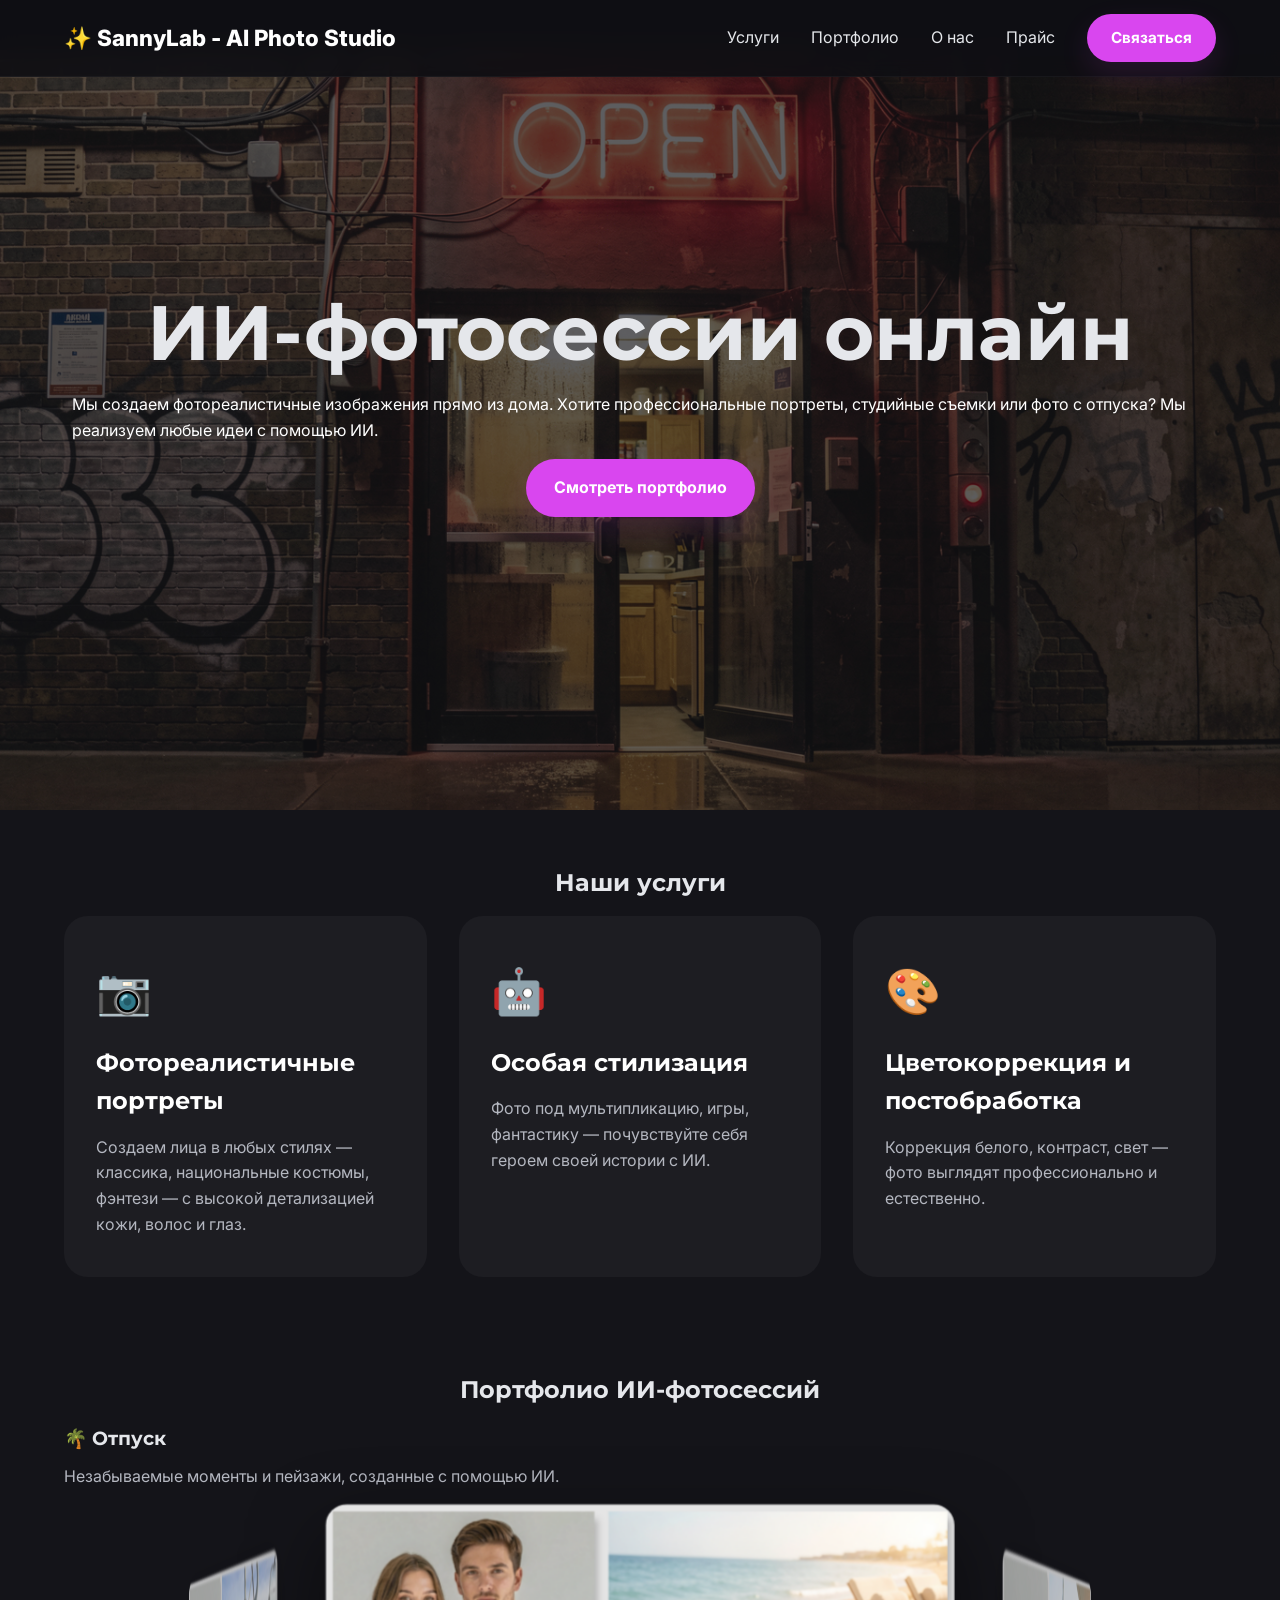
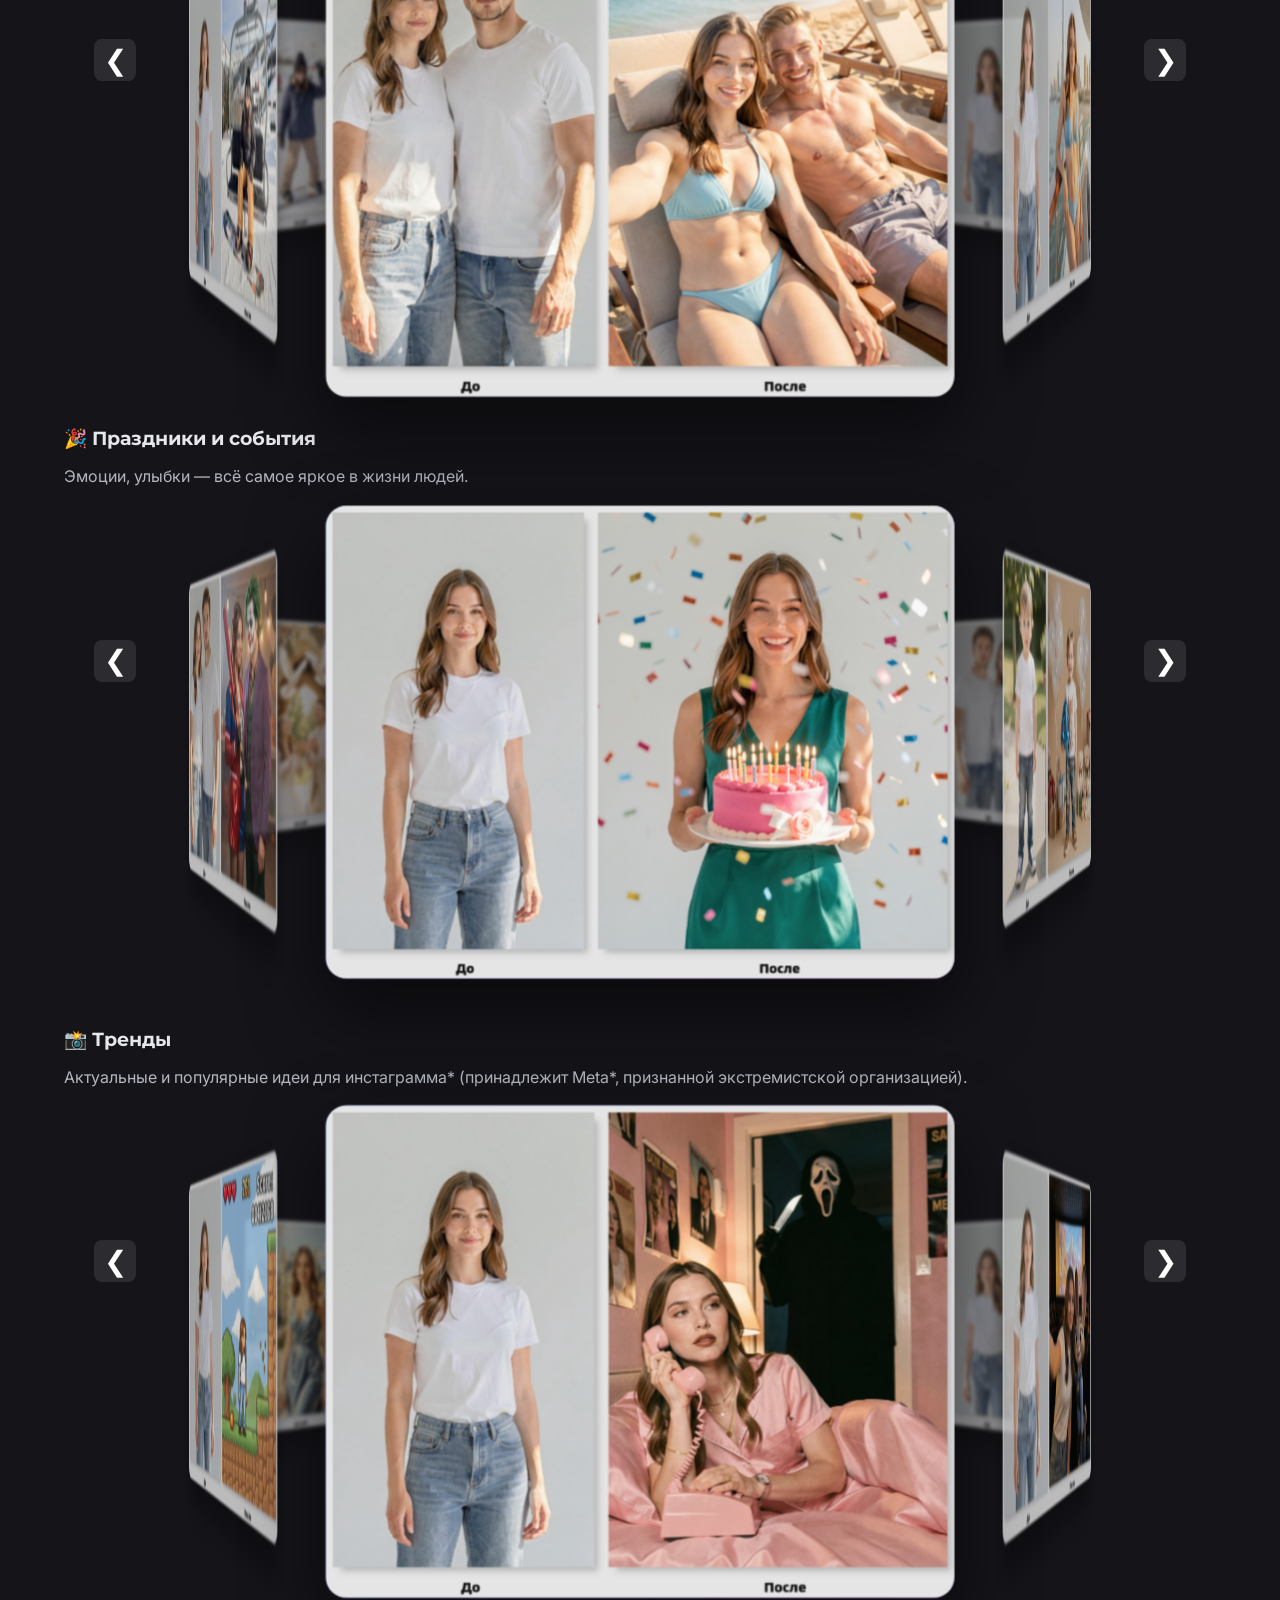
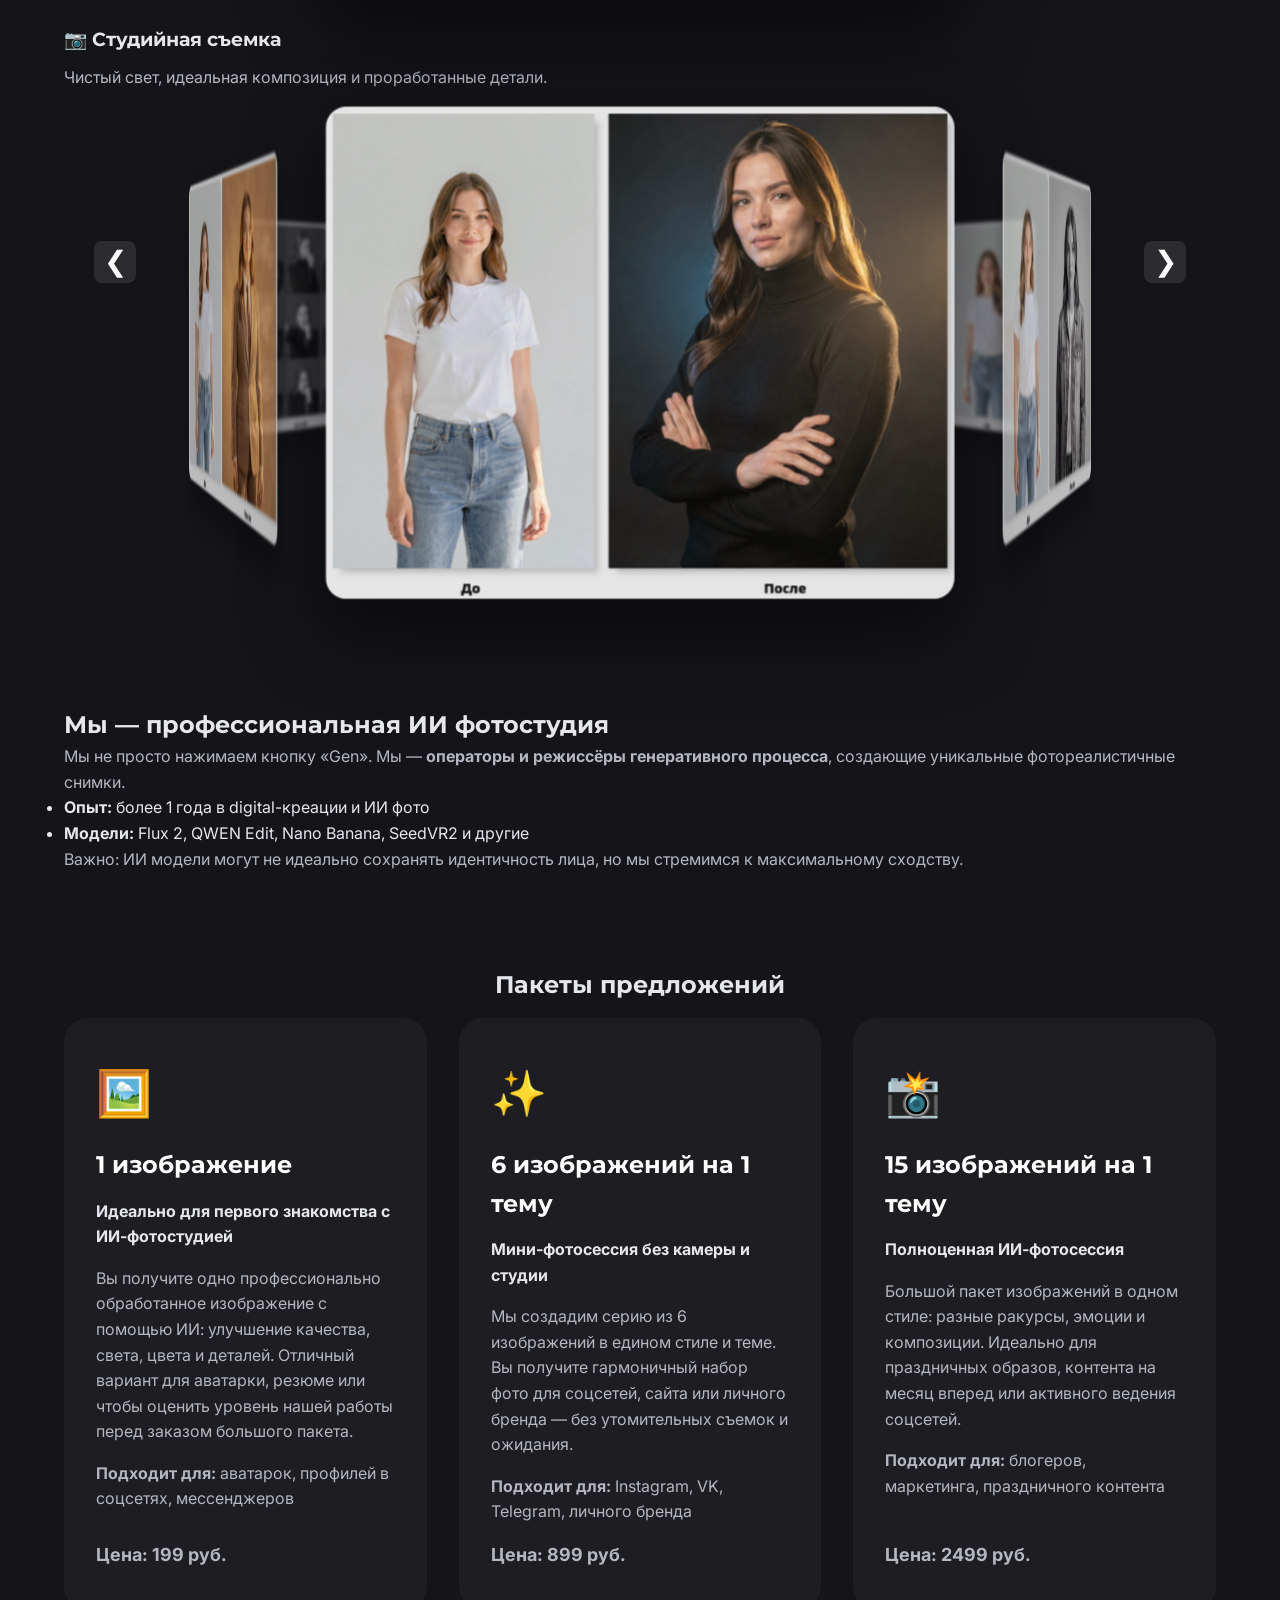
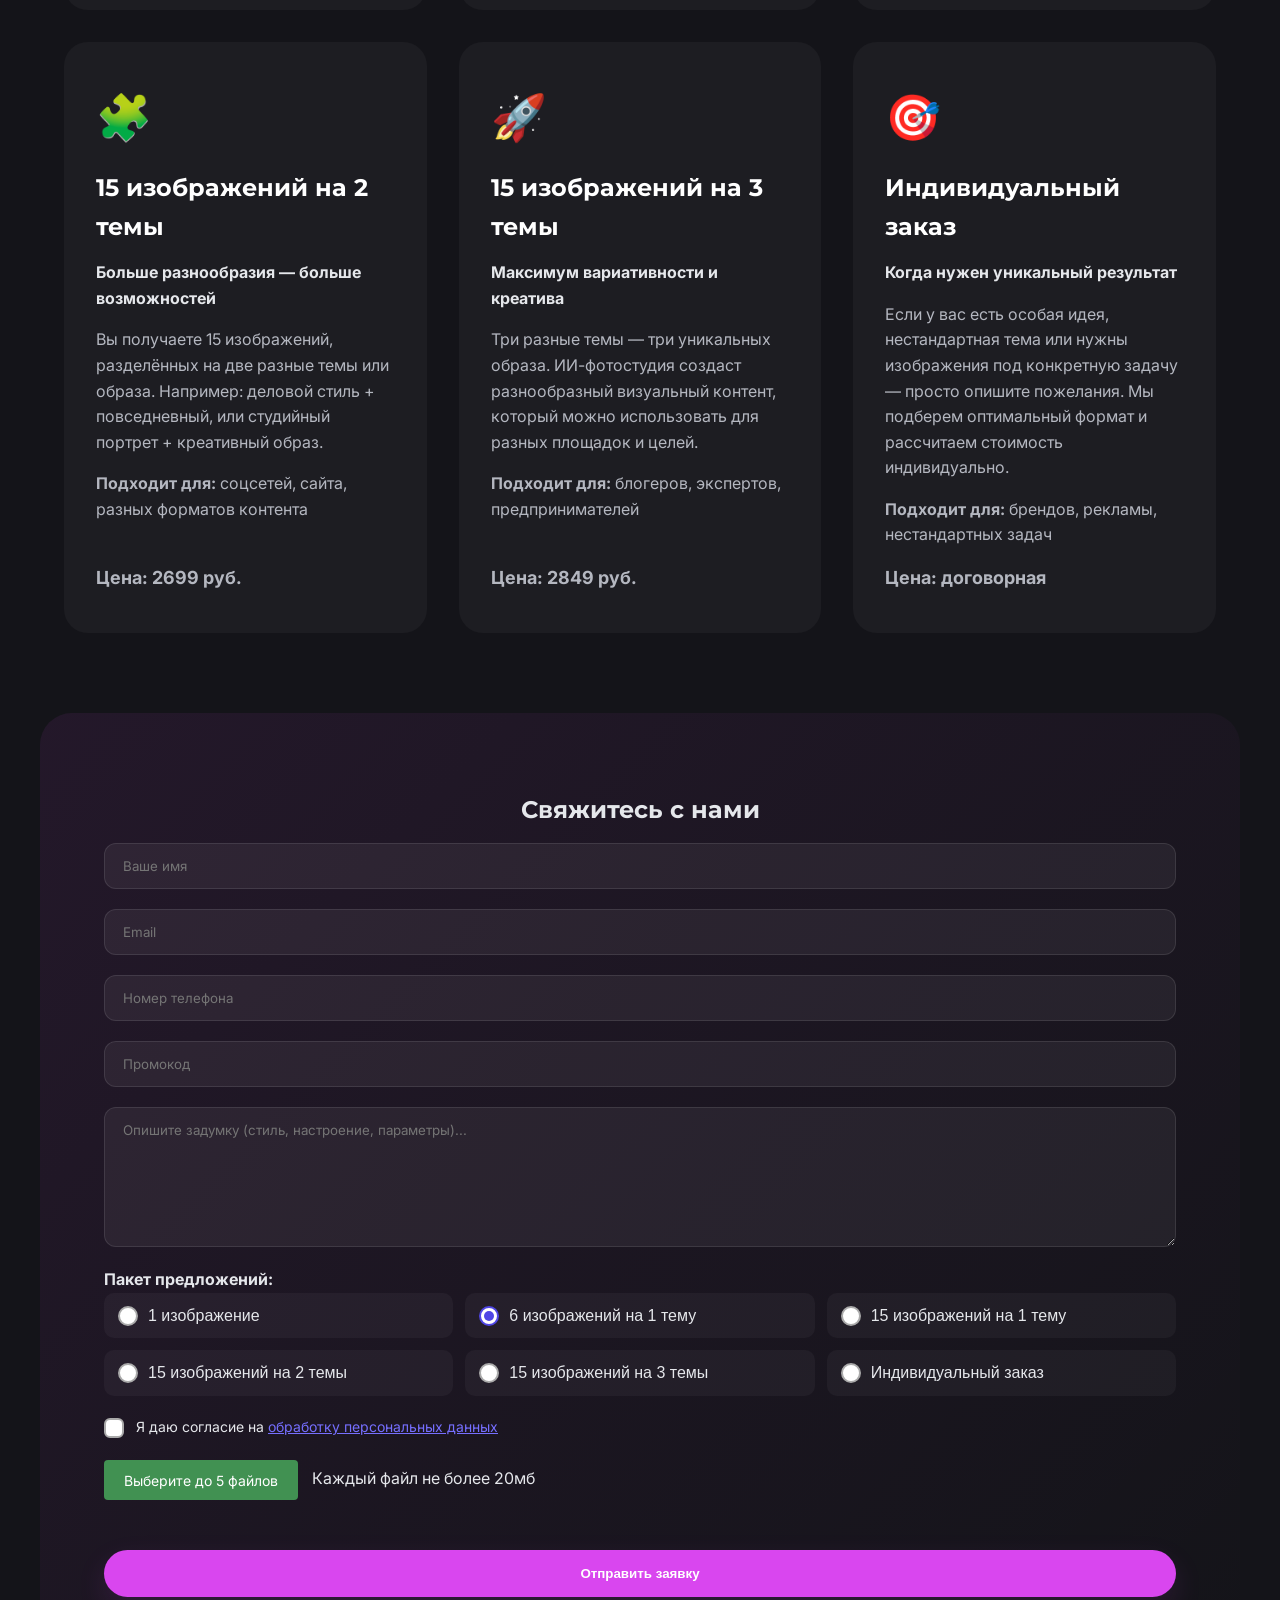
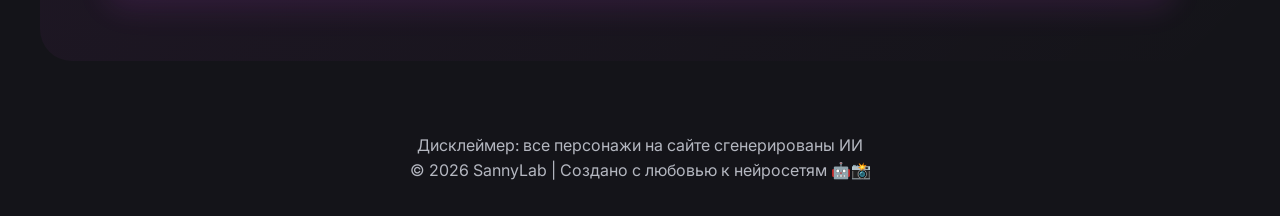
==== commit 0707455a: "Price list added" ====
--- a/index.html
+++ b/index.html
@@ -35,6 +35,7 @@
                 <li><a href="#services">Услуги</a></li>
                 <li><a href="#portfolio">Портфолио</a></li>
                 <li><a href="#about">О нас</a></li>
+                <li><a href="#pricing">Прайс</a></li>
                 <li><a href="#contact" class="btn nav-btn">Связаться</a></li>
             </ul>
         </div>
@@ -249,6 +250,77 @@
         </div>
     </section>
 
+    <!-- Прайс лист -->
+    <section id="pricing" class="price-list">
+        <div class="container">
+            <h2>Пакеты предложений</h2>
+            <div class="price-list-grid">
+                <div class="price-list-card">
+                    <span class="icon">🖼️</span>
+                    <h3>1 изображение</h3>
+                    <h4 class="subtitle">Идеально для первого знакомства с ИИ-фотостудией</h4>
+                    <p class="content">Вы получите одно профессионально обработанное изображение с помощью ИИ: улучшение
+                        качества,
+                        света, цвета и деталей. Отличный вариант для аватарки, резюме или чтобы оценить уровень нашей
+                        работы перед заказом большого пакета.</p>
+                    <p class="who"><b>Подходит для:</b> аватарок, профилей в соцсетях, мессенджеров</p>
+                    <p class="price">Цена: 199 руб.</p>
+                </div>
+                <div class="price-list-card">
+                    <span class="icon">✨</span>
+                    <h3>6 изображений на 1 тему</h3>
+                    <h4 class="subtitle">Мини-фотосессия без камеры и студии</h4>
+                    <p class="content">Мы создадим серию из 6 изображений в едином стиле и теме. Вы получите гармоничный
+                        набор фото для
+                        соцсетей, сайта или личного бренда — без утомительных съемок и ожидания.</p>
+                    <p class="who"><b>Подходит для:</b> Instagram, VK, Telegram, личного бренда</p>
+                    <p class="price">Цена: 899 руб.</p>
+                </div>
+                <div class="price-list-card">
+                    <span class="icon">📸</span>
+                    <h3>15 изображений на 1 тему</h3>
+                    <h4 class="subtitle">Полноценная ИИ-фотосессия</h4>
+                    <p class="content">Большой пакет изображений в одном стиле: разные ракурсы, эмоции и композиции.
+                        Идеально для
+                        праздничных образов, контента на месяц вперед или активного ведения соцсетей.</p>
+                    <p class="who"><b>Подходит для:</b> блогеров, маркетинга, праздничного контента</p>
+                    <p class="price">Цена: 2499 руб.</p>
+                </div>
+                <div class="price-list-card">
+                    <span class="icon">🧩</span>
+                    <h3>15 изображений на 2 темы</h3>
+                    <h4 class="subtitle">Больше разнообразия — больше возможностей</h4>
+                    <p class="content">Вы получаете 15 изображений, разделённых на две разные темы или образа. Например:
+                        деловой стиль +
+                        повседневный, или студийный портрет + креативный образ.</p>
+                    <p class="who"><b>Подходит для:</b> соцсетей, сайта, разных форматов контента</p>
+                    <p class="price">Цена: 2699 руб.</p>
+                </div>
+                <div class="price-list-card">
+                    <span class="icon">🚀</span>
+                    <h3>15 изображений на 3 темы</h3>
+                    <h4 class="subtitle">Максимум вариативности и креатива</h4>
+                    <p class="content">Три разные темы — три уникальных образа. ИИ-фотостудия создаст разнообразный
+                        визуальный контент,
+                        который можно использовать для разных площадок и целей.</p>
+                    <p class="who"><b>Подходит для:</b> блогеров, экспертов, предпринимателей</p>
+                    <p class="price">Цена: 2849 руб.</p>
+                </div>
+                <div class="price-list-card">
+                    <span class="icon">🎯</span>
+                    <h3>Индивидуальный заказ</h3>
+                    <h4 class="subtitle">Когда нужен уникальный результат</h4>
+                    <p class="content">Если у вас есть особая идея, нестандартная тема или нужны изображения под
+                        конкретную задачу —
+                        просто опишите пожелания. Мы подберем оптимальный формат и рассчитаем стоимость индивидуально.
+                    </p>
+                    <p class="who"><b>Подходит для:</b> брендов, рекламы, нестандартных задач</p>
+                    <p class="price">Цена: договорная</p>
+                </div>
+            </div>
+        </div>
+    </section>
+
     <!-- Контакты -->
     <section id="contact" class="contact services">
         <div class="container contact-card">
@@ -257,15 +329,61 @@
                 <input type="text" id="name" placeholder="Ваше имя" required maxlength="64" />
                 <input type="email" id="email" placeholder="Email" required maxlength="64" />
                 <input type="tel" id="phone" placeholder="Номер телефона" name="phone"
-                    pattern="[0-9]{3}-[0-9]{3}-[0-9]{4}" required />
+                    pattern="/^\+?[\d\s\-()]{7,20}$/v" required />
+                <input type="text" id="promo" placeholder="Промокод" maxlength="64" />
                 <textarea placeholder="Опишите задумку (стиль, настроение, параметры)..." id="text" rows="4" required
                     maxlength="1024"></textarea>
-                <label class="consent-checkbox">
+
+                <div>
+                    <h4>Пакет предложений:</h4>
+                    <div class="package-options">
+                        <label class="package">
+                            <input type="radio" name="package" value="basic" required>
+                            <span class="radio"></span>
+                            <span class="package-name">1 изображение</span>
+                        </label>
+
+                        <label class="package">
+                            <input type="radio" name="package" value="standard" checked>
+                            <span class="radio"></span>
+                            <span class="package-name">6 изображений на 1 тему</span>
+                        </label>
+
+                        <label class="package">
+                            <input type="radio" name="package" value="premium">
+                            <span class="radio"></span>
+                            <span class="package-name">15 изображений на 1 тему</span>
+                        </label>
+
+                        <label class="package">
+                            <input type="radio" name="package" value="business">
+                            <span class="radio"></span>
+                            <span class="package-name">15 изображений на 2 темы</span>
+                        </label>
+
+                        <label class="package">
+                            <input type="radio" name="package" value="vip">
+                            <span class="radio"></span>
+                            <span class="package-name">15 изображений на 3 темы</span>
+                        </label>
+
+                        <label class="package">
+                            <input type="radio" name="package" value="custom">
+                            <span class="radio"></span>
+                            <span class="package-name">Индивидуальный заказ</span>
+                        </label>
+                    </div>
+                </div>
+
+                <label class="consent">
                     <input type="checkbox" id="consentCheckbox" required>
-                    Я даю согласие на
-                    <a href="#" onclick="openConsentModal(); return false;">
-                        обработку персональных данных
-                    </a>
+                    <span class="checkbox"></span>
+                    <span class="text">
+                        Я даю согласие на
+                        <a href="#" onclick="openConsentModal(); return false;">
+                            обработку персональных данных
+                        </a>
+                    </span>
                 </label>
 
                 <label class="input-file">
@@ -433,6 +551,18 @@
         </div>
     </div>
 
+    <!-- Loader Modal -->
+    <div id="loader-modal">
+        <div class="loader-content">
+            <div class="spinner"></div>
+            <p>Обработка изображения...</p>
+        </div>
+    </div>
+
+    <div id="toast">
+        <span class="toast-text"></span>
+    </div>
+
     <script src="js/main.js"></script>
 </body>
 
--- a/css/style.css
+++ b/css/style.css
@@ -269,7 +269,7 @@
   padding: 40px 0;
 }
 
-.services, .about {
+.services, .about, .price-list {
   background: #141419;
 }
 
@@ -910,4 +910,331 @@
 /* Disabled */
 .input-file input[type=file]:disabled+.input-file-btn {
   background-color: #eee;
+}
+
+/* =======================================
+                Прайс лист
+======================================= */
+.price-list h2 {
+  text-align: center;
+  margin-bottom: 14px;
+  padding-top: 14px;
+}
+
+.price-list-grid {
+  display: grid;
+  grid-template-columns: repeat(auto-fit, minmax(270px, 1fr));
+  gap: 32px;
+}
+
+.price-list-card {
+  display: flex;
+  flex-direction: column;
+  background: var(--card-bg);
+  border-radius: 24px;
+  padding: 40px 32px;
+  transition: transform 0.4s ease;
+
+  .icon {
+    font-size: 2.8rem;
+    display: block;
+    margin-bottom: 16px;
+  }
+
+  .subtitle {
+    margin-bottom: 16px;
+  }
+
+  .content {
+    margin-bottom: 16px;
+  }
+
+  .who {
+    margin-bottom: 16px;
+  }
+
+  .price {
+    margin-top: auto;
+    font-size: 18px;
+    font-weight: bold;
+  }
+}
+
+.price-list-card:hover {
+  transform: translateY(-8px);
+}
+
+
+
+.price-list-card h3 {
+  font-family: 'Montserrat', sans-serif;
+  color: white;
+  font-size: 1.5rem;
+  margin-bottom: 14px;
+}
+
+
+/* Loader overlay */
+#loader-modal {
+  position: fixed;
+  inset: 0;
+  background: rgba(0, 0, 0, 0.6);
+  backdrop-filter: blur(4px);
+  display: none;
+  align-items: center;
+  justify-content: center;
+  z-index: 9999;
+}
+
+/* Loader box */
+.loader-content {
+  background: #ffffff;
+  position: absolute;
+  left: 50%;
+  top: 50%;
+  transform: translate(-50%, -50%);
+  padding: 30px 40px;
+  border-radius: 16px;
+  text-align: center;
+  box-shadow: 0 20px 40px rgba(0, 0, 0, 0.2);
+  max-width: 300px;
+  width: 100%;
+}
+
+/* Spinner */
+.spinner {
+  width: 56px;
+  height: 56px;
+  border: 5px solid #e0e0e0;
+  border-top-color: #6c63ff;
+  border-radius: 50%;
+  animation: spin 1s linear infinite;
+  margin: 0 auto 16px;
+}
+
+/* Text */
+.loader-content p {
+  margin: 0;
+  font-size: 16px;
+  color: #333;
+  font-weight: 500;
+}
+
+/* Animation */
+@keyframes spin {
+  to {
+    transform: rotate(360deg);
+  }
+}
+
+
+#toast {
+  position: fixed;
+  top: 50%;
+  left: 50%;
+  transform: translate(-50%, -50%) scale(0.95);
+  display: flex;
+  align-items: center;
+  gap: 12px;
+
+  padding: 16px 28px;
+  border-radius: 14px;
+  font-size: 16px;
+  font-weight: 500;
+
+  color: #fff;
+  background: #333;
+
+  box-shadow: 0 20px 40px rgba(0, 0, 0, 0.35);
+  z-index: 10000;
+  cursor: pointer;
+
+  opacity: 0;
+  pointer-events: none;
+  transition: opacity 0.3s ease, transform 0.3s ease;
+}
+
+#toast.show {
+  opacity: 1;
+  transform: translate(-50%, -50%) scale(1);
+  pointer-events: auto;
+}
+
+/* Types */
+#toast.success {
+  background: linear-gradient(135deg, #22c55e, #16a34a);
+}
+
+#toast.error {
+  background: linear-gradient(135deg, #ef4444, #b91c1c);
+}
+
+#toast.info {
+  background: linear-gradient(135deg, #3b82f6, #1d4ed8);
+}
+
+.toast-icon {
+  font-size: 20px;
+  line-height: 1;
+}
+
+
+
+.consent {
+  display: flex;
+  align-items: center;
+  gap: 12px;
+  cursor: pointer;
+  user-select: none;
+  font-size: 14px;
+  line-height: 1.4;
+}
+
+.consent input {
+  position: absolute;
+  opacity: 0;
+  pointer-events: none;
+}
+
+/* кастомный квадрат */
+.consent .checkbox {
+  width: 20px;
+  height: 20px;
+  border: 2px solid #aaa;
+  border-radius: 6px;
+  flex-shrink: 0;
+  position: relative;
+  /* важно для ::after */
+  transition: all 0.2s ease;
+  margin-top: 2px;
+  background-color: #fff;
+}
+
+/* галочка */
+.consent .checkbox::after {
+  content: "";
+  position: absolute;
+  top: 40%;
+  left: 50%;
+  width: 6px;
+  height: 10px;
+  border: solid white;
+  border-width: 0 2px 2px 0;
+  transform: translate(-50%, -50%) rotate(45deg) scale(0);
+  transform-origin: center;
+  transition: transform 0.2s ease;
+}
+
+/* checked */
+.consent input:checked+.checkbox {
+  background: #4f46e5;
+  border-color: #4f46e5;
+}
+
+.consent input:checked+.checkbox::after {
+  transform: translate(-50%, -50%) rotate(45deg) scale(1);
+}
+
+/* focus */
+.consent input:focus-visible+.checkbox {
+  box-shadow: 0 0 0 3px rgba(79, 70, 229, .35);
+}
+
+/* hover */
+.consent:hover .checkbox {
+  border-color: #4f46e5;
+}
+
+.consent .text a {
+  color: #766fff;
+  text-decoration: underline;
+}
+
+
+
+.package-options {
+  /* display: flex;
+  flex-wrap: wrap; */
+  display: grid;
+  grid-template-columns: repeat(3, 1fr);
+  gap: 12px;
+  font-family: sans-serif;
+}
+
+/* Скрываем настоящий input */
+.package input[type="radio"] {
+  position: absolute;
+  opacity: 0;
+  pointer-events: none;
+}
+
+/* Контейнер радиокнопки */
+.package {
+  display: flex;
+  align-items: center;
+  gap: 10px;
+  padding: 10px 14px;
+  border-radius: 10px;
+  cursor: pointer;
+  transition: all 0.2s ease;
+  background: var(--card-bg);
+  user-select: none;
+}
+
+/* Hover эффект */
+.package:hover {
+  border-color: #4f46e5;
+  box-shadow: 0 0 10px rgba(79, 70, 229, 0.15);
+}
+
+/* Круг для радио */
+.package .radio {
+  width: 20px;
+  height: 20px;
+  border: 2px solid #aaa;
+  border-radius: 50%;
+  flex-shrink: 0;
+  position: relative;
+  transition: all 0.2s ease;
+  background: #fff;
+}
+
+/* Галочка при выборе */
+.package .radio::after {
+  content: "";
+  position: absolute;
+  top: 50%;
+  left: 50%;
+  width: 10px;
+  height: 10px;
+  background: #4f46e5;
+  border-radius: 50%;
+  transform: translate(-50%, -50%) scale(0);
+  transition: transform 0.2s ease;
+}
+
+/* checked */
+.package input:checked+.radio::after {
+  transform: translate(-50%, -50%) scale(1);
+}
+
+/* Изменение рамки при выборе */
+.package input:checked+.radio {
+  border-color: #4f46e5;
+}
+
+/* Адаптив для мобильных */
+@media (max-width: 600px) {
+  .package-options {
+    gap: 8px;
+    grid-template-columns: repeat(1, 1fr);
+  }
+
+  .package {
+    padding: 8px 12px;
+  }
+
+  .package .package-name {
+    font-size: 13px;
+  }
 }
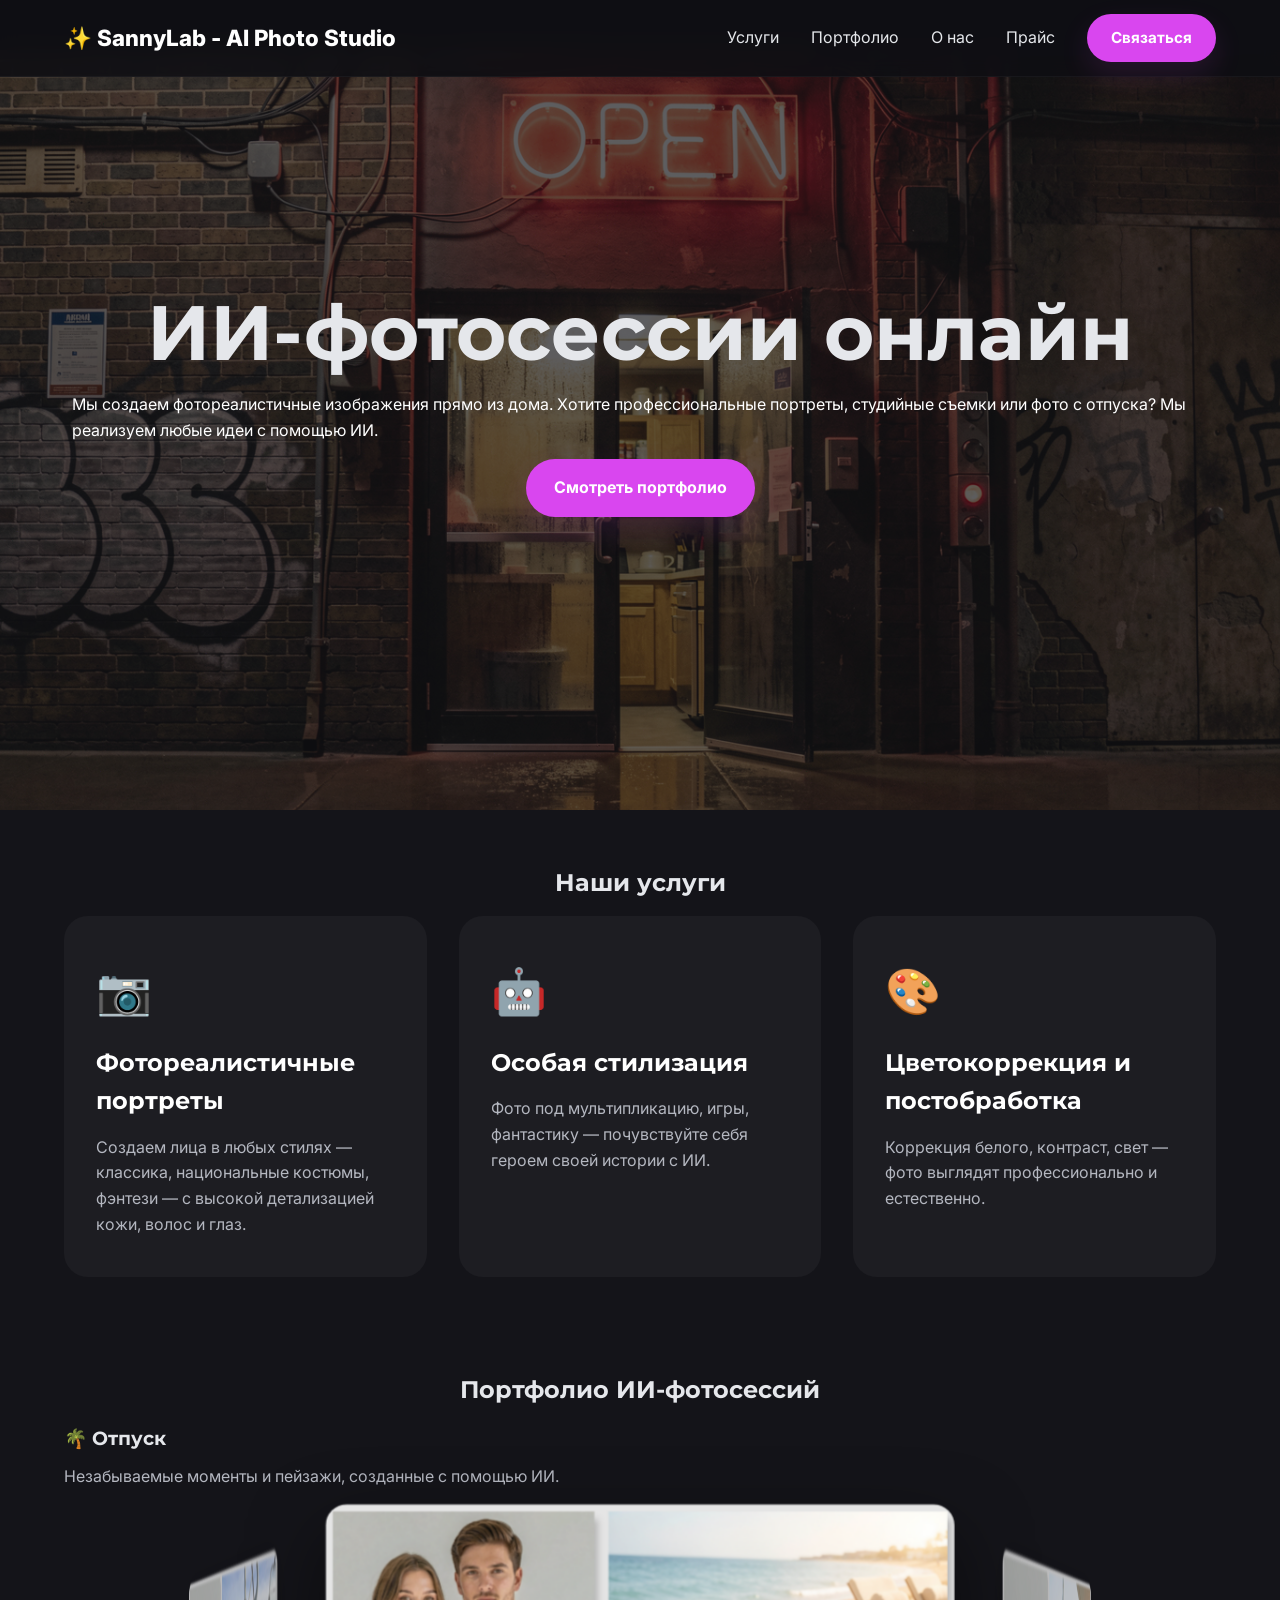
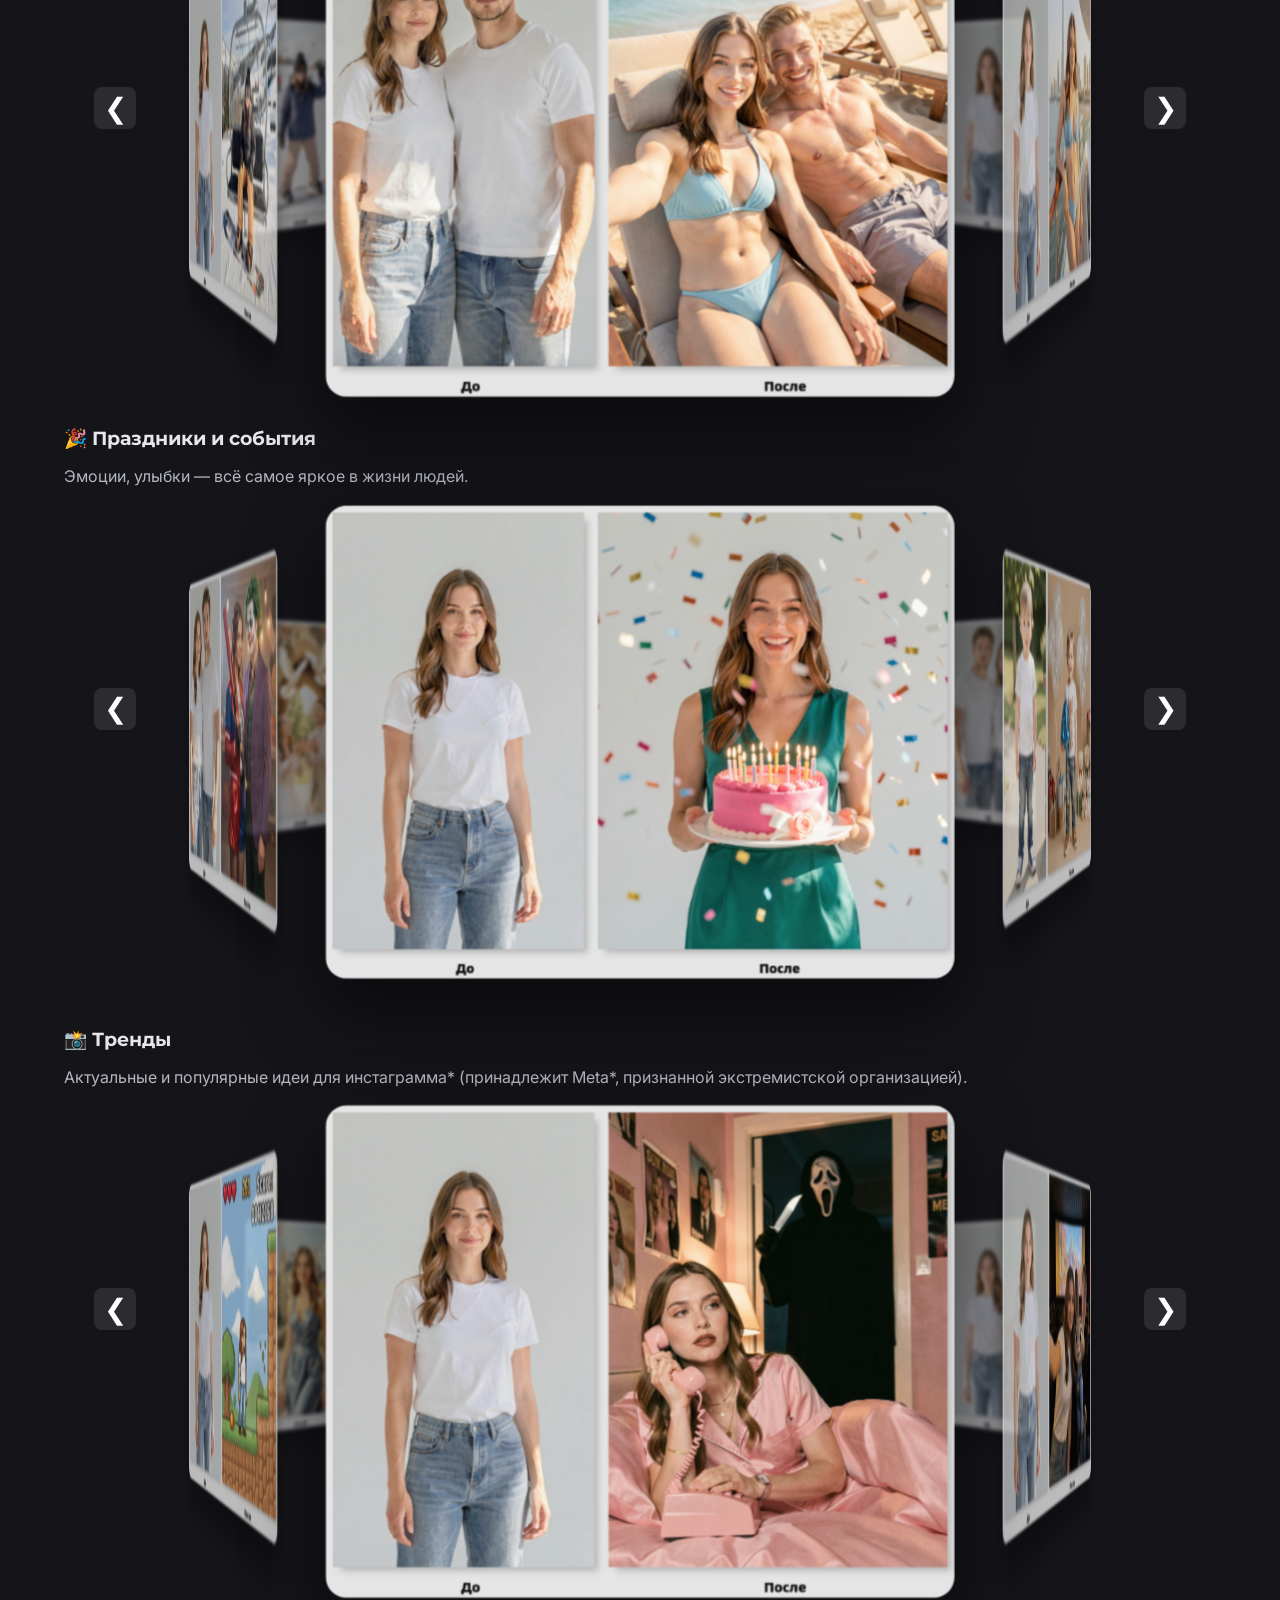
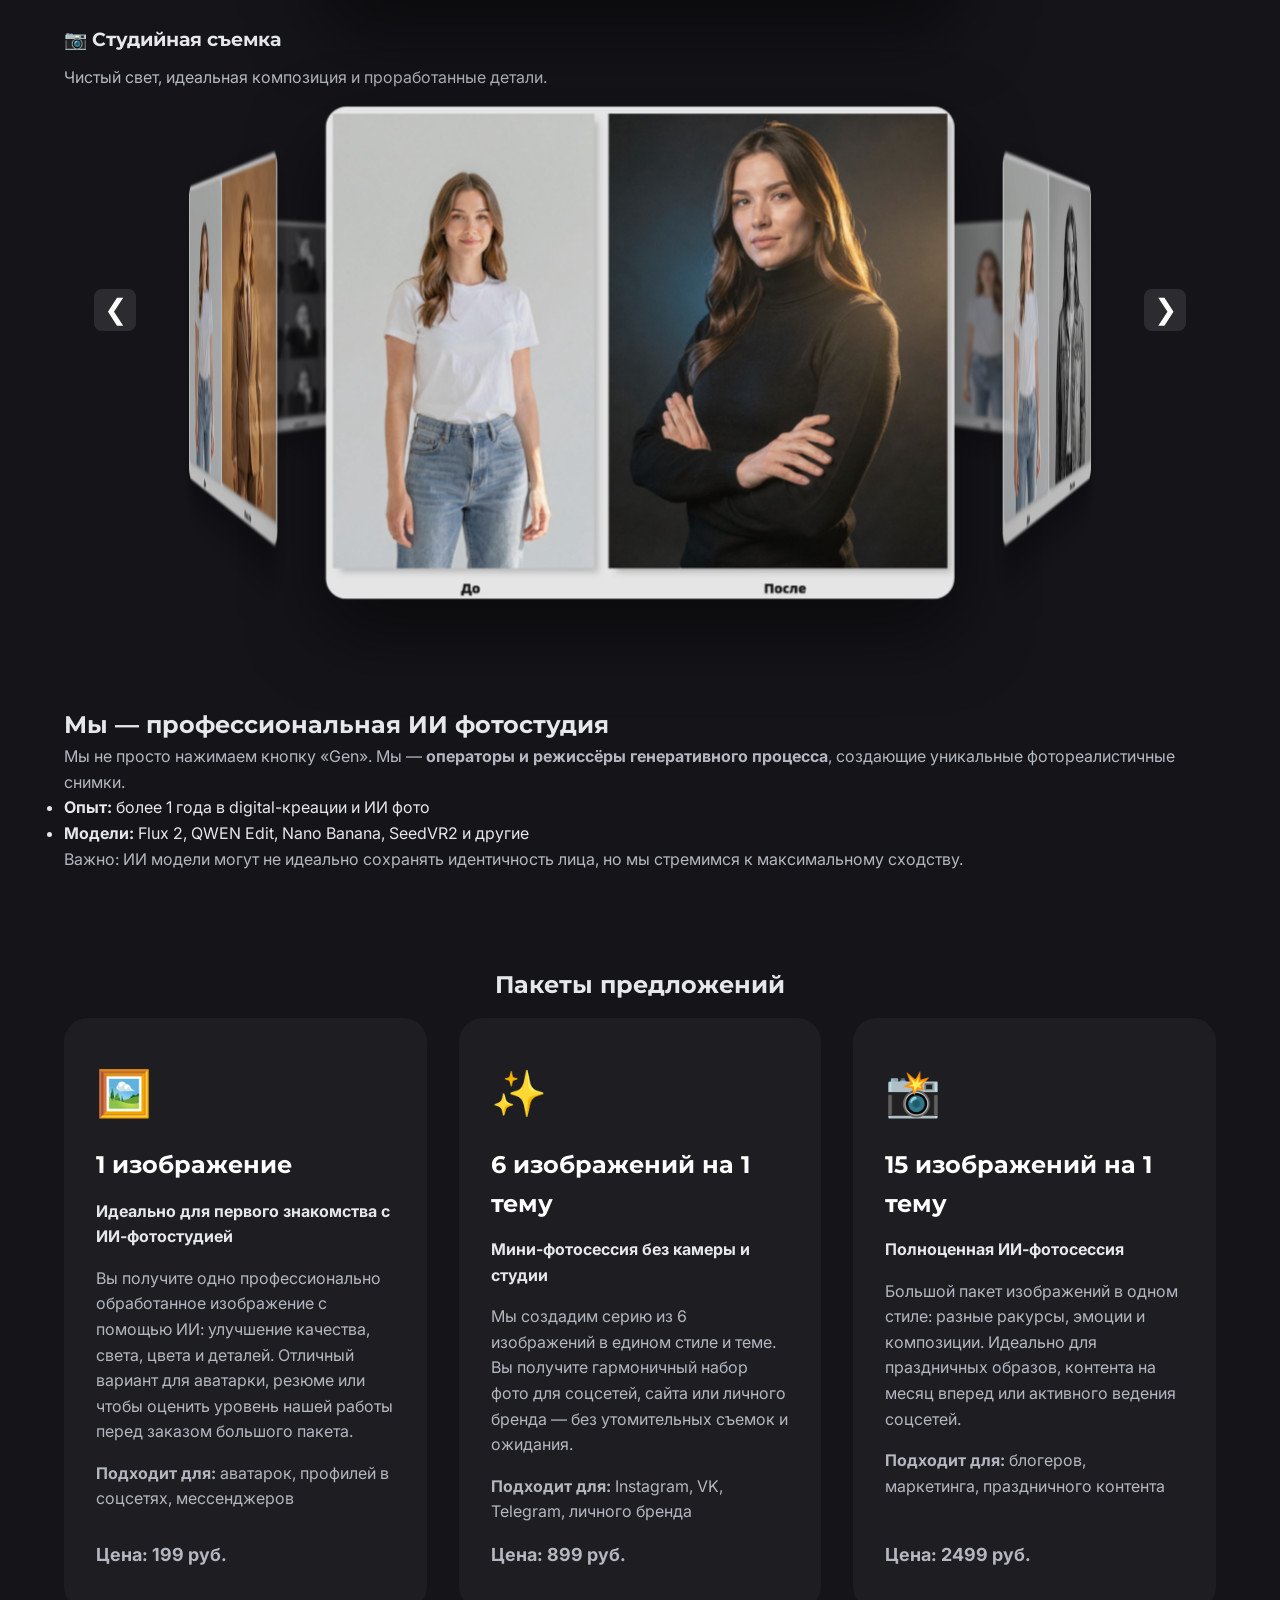
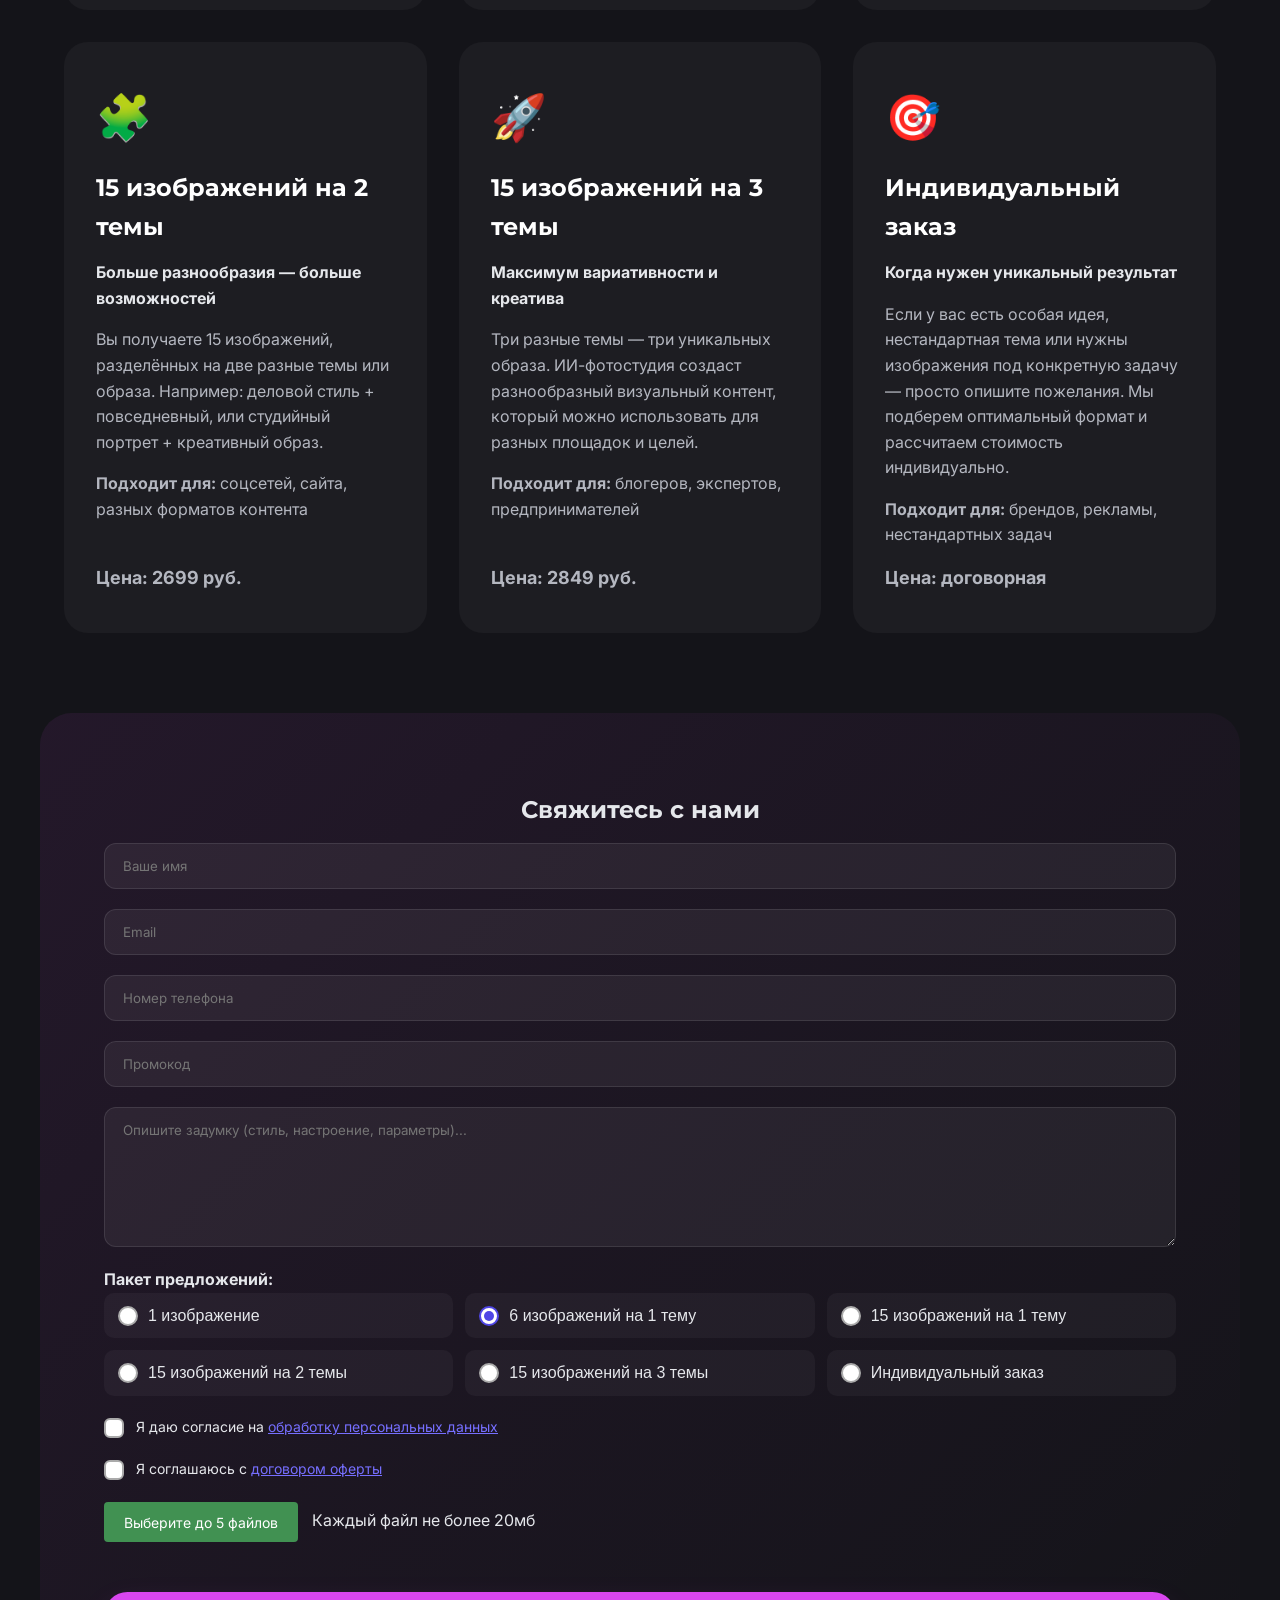
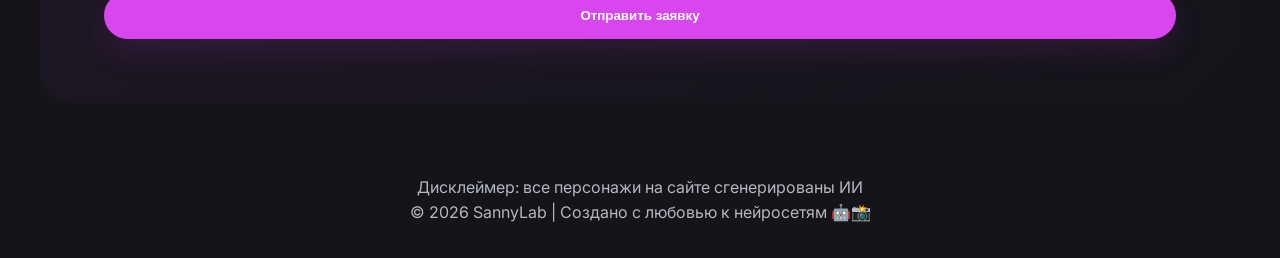
==== commit 7cfeb4c4: "Form fix" ====
--- a/index.html
+++ b/index.html
@@ -326,49 +326,48 @@
         <div class="container contact-card">
             <h2>Свяжитесь с нами</h2>
             <form class="contact-form" aria-label="Форма связи">
-                <input type="text" id="name" placeholder="Ваше имя" required maxlength="64" />
-                <input type="email" id="email" placeholder="Email" required maxlength="64" />
-                <input type="tel" id="phone" placeholder="Номер телефона" name="phone"
-                    pattern="/^\+?[\d\s\-()]{7,20}$/v" required />
-                <input type="text" id="promo" placeholder="Промокод" maxlength="64" />
-                <textarea placeholder="Опишите задумку (стиль, настроение, параметры)..." id="text" rows="4" required
-                    maxlength="1024"></textarea>
+                <input type="text" id="name" name="name" placeholder="Ваше имя" required maxlength="64" />
+                <input type="email" id="email" name="email" placeholder="Email" required maxlength="64" />
+                <input type="tel" id="phone" name="phone" placeholder="Номер телефона" required>
+                <input type="text" id="promo" name="promo" placeholder="Промокод" maxlength="64" />
+                <textarea placeholder="Опишите задумку (стиль, настроение, параметры)..." id="text" name="description"
+                    rows="4" required maxlength="1024"></textarea>
 
                 <div>
                     <h4>Пакет предложений:</h4>
                     <div class="package-options">
                         <label class="package">
-                            <input type="radio" name="package" value="basic" required>
+                            <input type="radio" name="package" value="1" required>
                             <span class="radio"></span>
                             <span class="package-name">1 изображение</span>
                         </label>
 
                         <label class="package">
-                            <input type="radio" name="package" value="standard" checked>
+                            <input type="radio" name="package" value="2" checked>
                             <span class="radio"></span>
                             <span class="package-name">6 изображений на 1 тему</span>
                         </label>
 
                         <label class="package">
-                            <input type="radio" name="package" value="premium">
+                            <input type="radio" name="package" value="3">
                             <span class="radio"></span>
                             <span class="package-name">15 изображений на 1 тему</span>
                         </label>
 
                         <label class="package">
-                            <input type="radio" name="package" value="business">
+                            <input type="radio" name="package" value="4">
                             <span class="radio"></span>
                             <span class="package-name">15 изображений на 2 темы</span>
                         </label>
 
                         <label class="package">
-                            <input type="radio" name="package" value="vip">
+                            <input type="radio" name="package" value="5">
                             <span class="radio"></span>
                             <span class="package-name">15 изображений на 3 темы</span>
                         </label>
 
                         <label class="package">
-                            <input type="radio" name="package" value="custom">
+                            <input type="radio" name="package" value="6">
                             <span class="radio"></span>
                             <span class="package-name">Индивидуальный заказ</span>
                         </label>
@@ -376,12 +375,23 @@
                 </div>
 
                 <label class="consent">
-                    <input type="checkbox" id="consentCheckbox" required>
+                    <input type="checkbox" id="consentCheckbox" name="consent_personal" required>
                     <span class="checkbox"></span>
                     <span class="text">
                         Я даю согласие на
                         <a href="#" onclick="openConsentModal(); return false;">
                             обработку персональных данных
+                        </a>
+                    </span>
+                </label>
+
+                <label class="consent">
+                    <input type="checkbox" id="consentCheckbox" name="consent_offer" required>
+                    <span class="checkbox"></span>
+                    <span class="text">
+                        Я соглашаюсь с
+                        <a href="#" onclick="openOfferModal(); return false;">
+                            договором оферты
                         </a>
                     </span>
                 </label>
@@ -551,6 +561,172 @@
         </div>
     </div>
 
+    <div id="offerModal" class="offer-modal">
+        <div class="offer-modal-wrapper">
+            <button class="offer-modal-close" onclick="closeOfferModal()">×</button>
+            <div class="offer-modal-content">
+
+
+                <h2>ДОГОВОР ПУБЛИЧНОЙ ОФЕРТЫ</h2>
+
+                <div class="offer-modal-body">
+                    <p>
+                        на оказание услуг по обработке изображений с использованием ИИ
+
+                        Настоящий документ является официальным предложением (публичной офертой) в соответствии со
+                        статьёй 437 Гражданского кодекса Российской Федерации и адресован любому физическому лицу (далее
+                        — Заказчик), желающему воспользоваться услугами, предоставляемыми Исполнителем.
+                    </p>
+
+                    <h3>1. Общие положения</h3>
+                    <p>
+                        1.1. Исполнитель — физическое лицо, применяющее специальный налоговый режим «Налог на
+                        профессиональный доход» (самозанятый), осуществляющее оказание услуг по обработке изображений с
+                        использованием технологий искусственного интеллекта.
+                    </p>
+                    <p>
+                        1.2. Акцептом (принятием) настоящей Оферты является совершение Заказчиком оплаты услуг
+                        Исполнителя. С момента акцепта настоящий Договор считается заключённым.
+                    </p>
+                    <p>
+                        1.3. Акцептуя Оферту, Заказчик подтверждает, что полностью ознакомился и согласен со всеми
+                        условиями настоящего Договора.
+                    </p>
+
+                    <h3>2. Предмет договора</h3>
+                    <p>
+                        2.1. Исполнитель обязуется оказать Заказчику услуги по обработке изображений с использованием
+                        технологий искусственного интеллекта, а именно:
+                    </p>
+                    <ul>
+                        <li>редактирование изображений;</li>
+                        <li>ретушь;</li>
+                        <li>повышение разрешения и качества изображений (апскейл).</li>
+                    </ul>
+                    <p>
+                        2.2. Услуги оказываются в электронном виде посредством сайта Исполнителя.
+                    <p>
+                        2.3. Для оказания услуг могут использоваться сторонние программные решения и модели
+                        искусственного интеллекта.
+                    </p>
+
+                    <h3>3. Порядок оказания услуг</h3>
+                    <p>3.1. Заказчик загружает изображение и/или иные материалы, необходимые для оказания услуги, и
+                        оплачивает выбранную услугу.</p>
+
+                    <p>3.2. Результат оказания услуги предоставляется Заказчику в электронном виде через интерфейс
+                        сайта.</p>
+
+                    <p>3.3. Моментом оказания услуги считается предоставление Заказчику результата обработки
+                        изображения.</p>
+
+                    <h3>4. Стоимость услуг и порядок оплаты</h3>
+                    <p>
+                        4.1. Стоимость услуг указывается на сайте Исполнителя и оплачивается Заказчиком в рублях
+                        Российской Федерации.
+                    </p>
+                    <p>
+                        4.2. Услуги оказываются Исполнителем исключительно на условиях 100% предоплаты.
+                        Отсутствие оплаты либо частичная оплата означает отсутствие обязательств Исполнителя по оказанию
+                        услуг.
+                        Исполнитель приступает к оказанию услуг только после получения полной суммы оплаты.
+                    </p>
+                    <p>
+                        4.3. Возврат денежных средств возможен только до момента предоставления Заказчику результата
+                        обработки изображения.
+                    </p>
+                    <p>
+                        4.4. После получения Заказчиком результата услуги возврат денежных средств не производится,
+                        поскольку услуга считается оказанной в полном объёме
+                    </p>
+
+                    <h3>5. Права и обязанности сторон</h3>
+                    <p>
+                        5.1. Исполнитель обязуется:
+                    </p>
+                    <ul>
+                        <li>оказать услуги в соответствии с описанием на сайте;</li>
+                        <li>принимать разумные меры для обеспечения работоспособности сервиса.</li>
+                    </ul>
+
+                    <p>
+                        5.2. Исполнитель вправе:
+                    </p>
+                    <ul>
+                        <li>отказать в оказании услуг без возврата средств, если Заказчик нарушает условия настоящего
+                            Договора;</li>
+                        <li>приостанавливать работу сервиса для проведения технических работ.</li>
+                    </ul>
+
+                    <p>
+                        5.3. Заказчик обязуется:
+                    </p>
+                    <ul>
+                        <li>не загружать материалы, нарушающие законодательство РФ;</li>
+                        <li>использовать сервис для обработки изображений, содержащих: порнографический или иной контент
+                            18+; сцены насилия, жестокости; иные запрещённые материалы.</li>
+                    </ul>
+
+                    <h3>6. Права на результаты интеллектуальной деятельности</h3>
+                    <p>
+                        6.1. Исключительные права на результат обработки изображений принадлежат Заказчику.
+                    </p>
+                    <p>
+                        6.2. Исполнитель не несёт ответственности за возможные нарушения авторских или иных прав третьих
+                        лиц, связанные с использованием Заказчиком результатов обработки изображений.
+                    </p>
+                    <p>
+                        6.3. Исполнитель не гарантирует уникальность результата обработки изображений и отсутствие
+                        совпадений с иными изображениями.
+                    </p>
+                    <p>
+                        6.4. Коммерческое использование результатов обработки изображений Заказчиком не допускается,
+                        если иное прямо не указано на сайте.
+                    </p>
+
+                    <h3>7. Ответственность сторон</h3>
+                    <p>
+                        7.1. Услуги оказываются «как есть» (as is). Результаты работы искусственного интеллекта могут
+                        отличаться от ожиданий Заказчика.
+                    </p>
+                    <p>
+                        7.2. Исполнитель не несёт ответственности за:
+                    </p>
+                    <ul>
+                        <li>прямые или косвенные убытки Заказчика;</li>
+                        <li>невозможность использования результата услуги;</li>
+                        <li>ошибки, неточности или искажения в результатах обработки;</li>
+                        <li>временные сбои в работе сайта или ИИ-моделей.</li>
+                    </ul>
+                    <p>
+                        7.3. Исполнитель не несёт ответственности за содержание материалов, загружаемых Заказчиком.
+                    </p>
+
+                    <h3>8. Персональные данные</h3>
+                    <p>
+                        8.1. Обработка персональных данных Заказчика осуществляется в соответствии с законодательством
+                        Российской Федерации и Политикой конфиденциальности, размещённой на сайте Исполнителя.
+                    </p>
+
+                    <h3>9. Заключительные положения</h3>
+                    <p>
+                        9.1. Исполнитель вправе в одностороннем порядке изменять условия настоящей Оферты. Новая
+                        редакция вступает в силу с момента её публикации на сайте.
+                    </p>
+                    <p>
+                        9.2. К отношениям сторон применяется право Российской Федерации.
+                    </p>
+                    <p>
+                        9.3. Все споры подлежат разрешению в соответствии с действующим законодательством РФ.
+                    </p>
+                </div>
+                <div class="offer-modal-footer">
+                    <button class="btn" onclick="closeOfferModal()">Закрыть</button>
+                </div>
+            </div>
+        </div>
+    </div>
+
     <!-- Loader Modal -->
     <div id="loader-modal">
         <div class="loader-content">
--- a/css/style.css
+++ b/css/style.css
@@ -491,7 +491,7 @@
 
 .nav {
   position: absolute;
-  top: 40%;
+  top: 60%;
   transform: translateY(-50%);
   background: rgba(255, 255, 255, 0.1);
   border: none;
@@ -762,6 +762,11 @@
 
   p {
     color: black !important;
+  }
+
+  ul {
+    list-style: disc;
+    list-style-position: inside;
   }
 }
 
@@ -1237,4 +1242,80 @@
   .package .package-name {
     font-size: 13px;
   }
+}
+
+
+/* ==================
+OFFER MODAL
+================== */
+.offer-modal {
+  display: none;
+  position: fixed;
+  inset: 0;
+  /* padding: 24px; */
+  background: rgba(0, 0, 0, 0.6);
+  z-index: 1000;
+  color: black !important;
+
+  p {
+    color: black !important;
+  }
+
+  ul {
+    list-style: disc;
+    list-style-position: inside;
+  }
+}
+
+.offer-modal-wrapper {
+  margin: auto;
+  width: 90%;
+  display: flex;
+  flex-direction: column;
+  border-radius: 12px;
+  background: #fff;
+  margin: 5vh auto;
+  padding: 32px;
+  max-height: 90vh;
+  position: relative;
+}
+
+.offer-modal-content {
+  position: relative;
+  height: 100%;
+  width: 100%;
+  overflow-y: auto;
+}
+
+.offer-modal-close {
+  position: absolute;
+  top: 4px;
+  right: 12px;
+  font-size: 32px;
+  font-weight: 700;
+  background: none;
+  border: none;
+  cursor: pointer;
+}
+
+.offer-modal-body h3 {
+  margin-top: 20px;
+}
+
+.offer-checkbox a {
+  color: #0066ff;
+  text-decoration: underline;
+  cursor: pointer;
+}
+
+.offer-modal-footer {
+  display: flex;
+  justify-items: center;
+  align-items: center;
+  flex-direction: column;
+
+  button {
+    padding: 8px 24px;
+    font-size: 16px;
+  }
 }
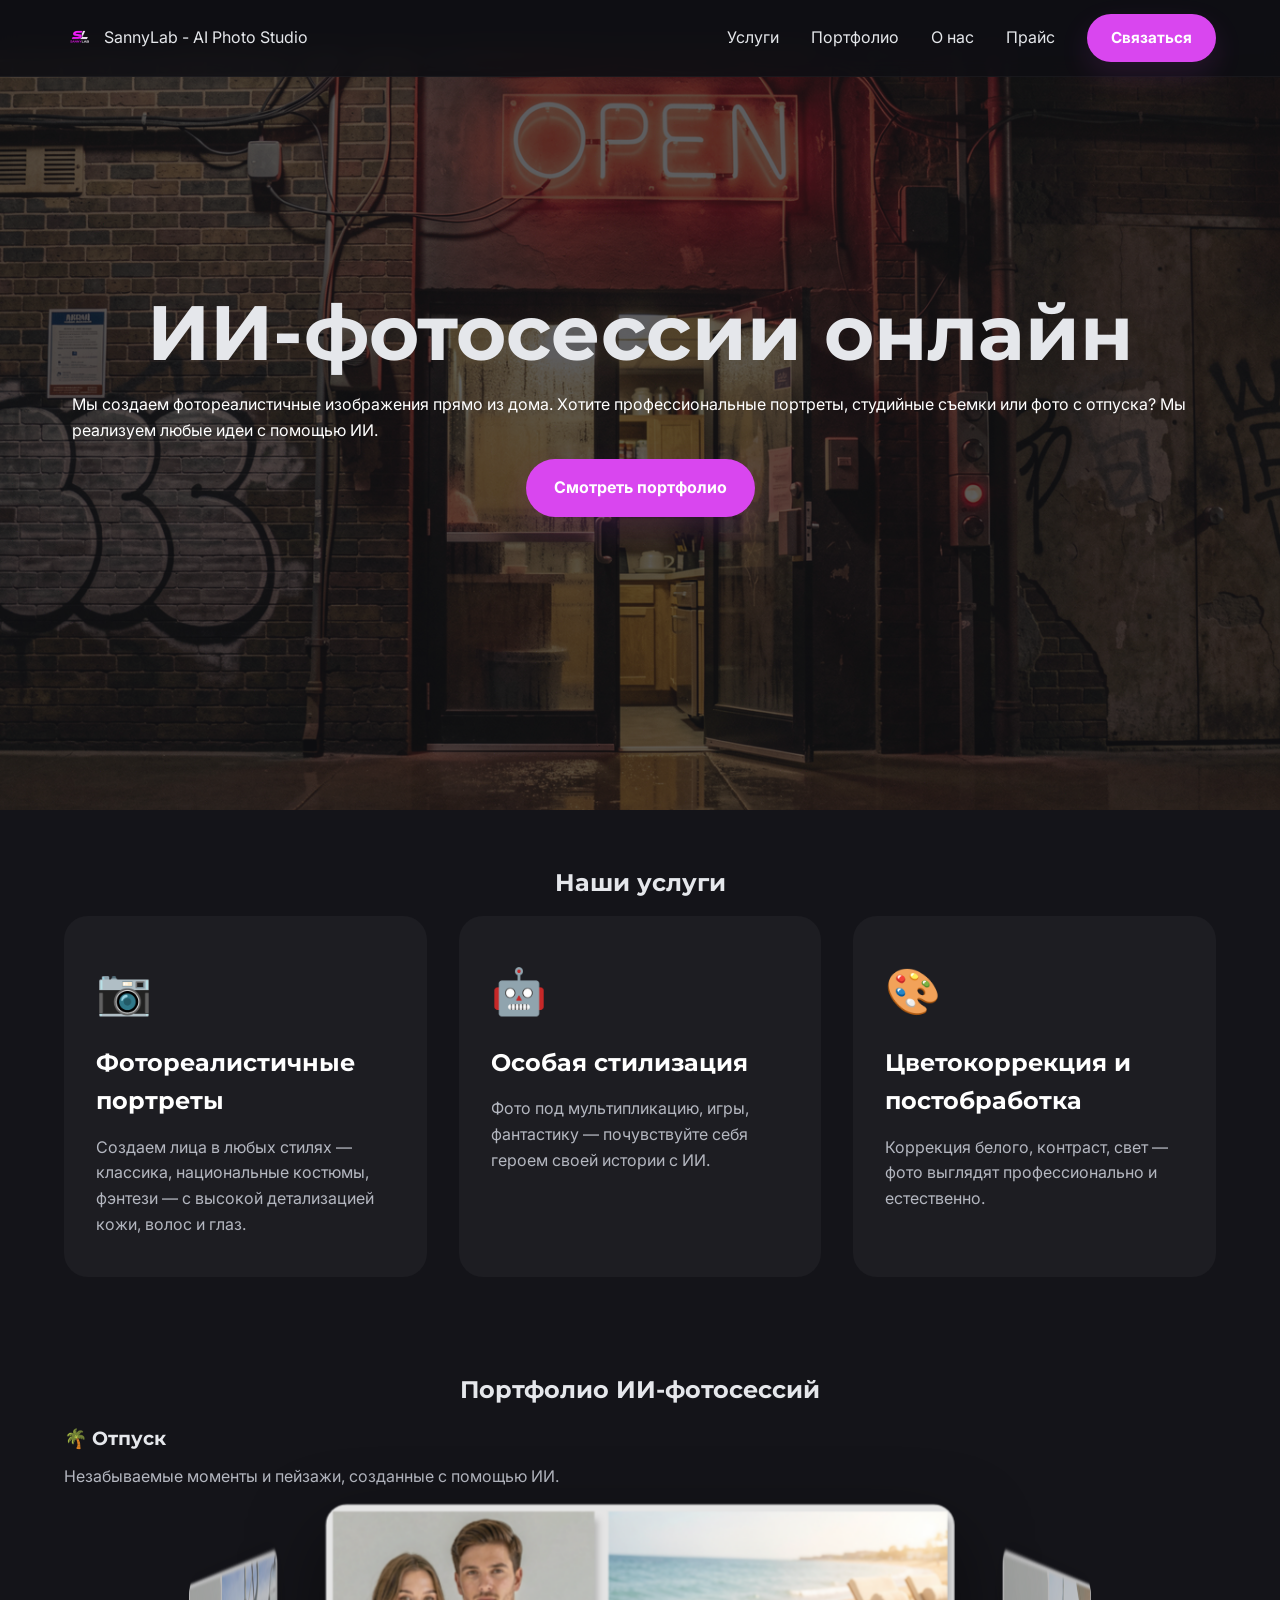
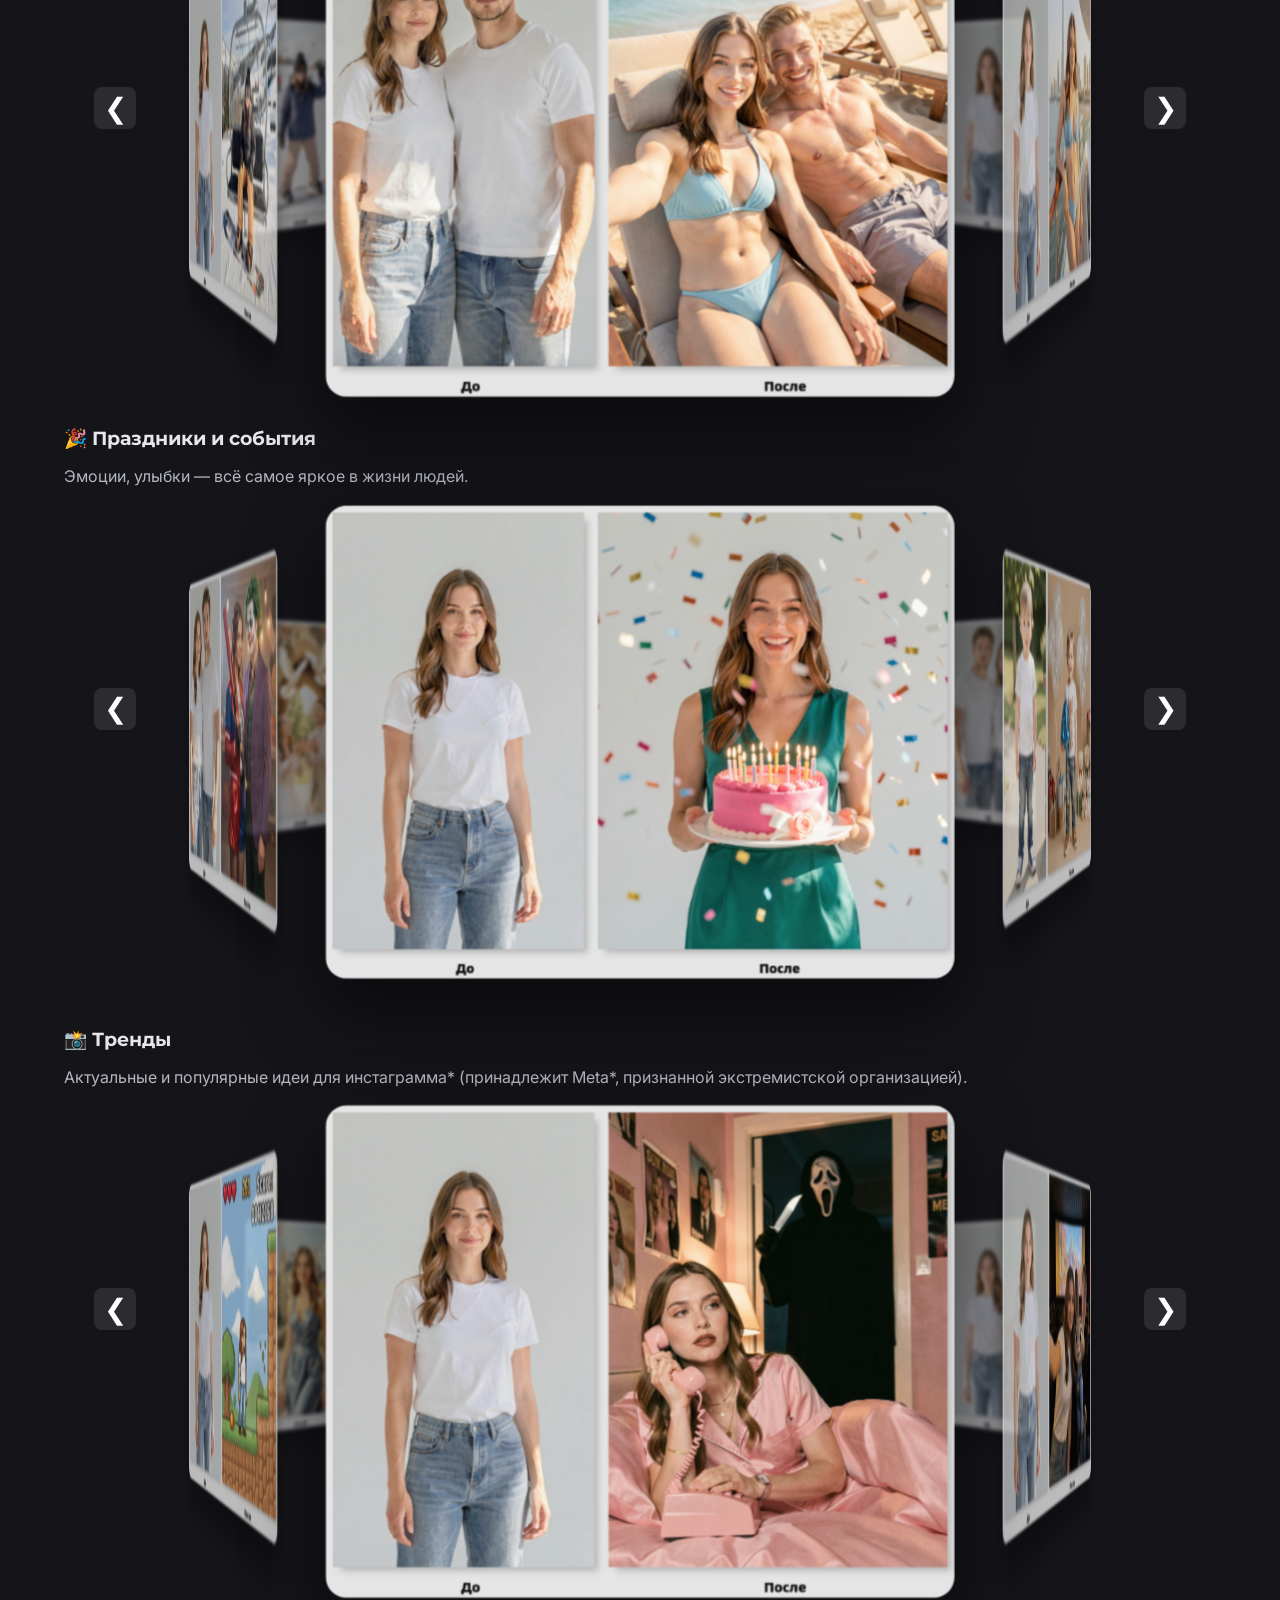
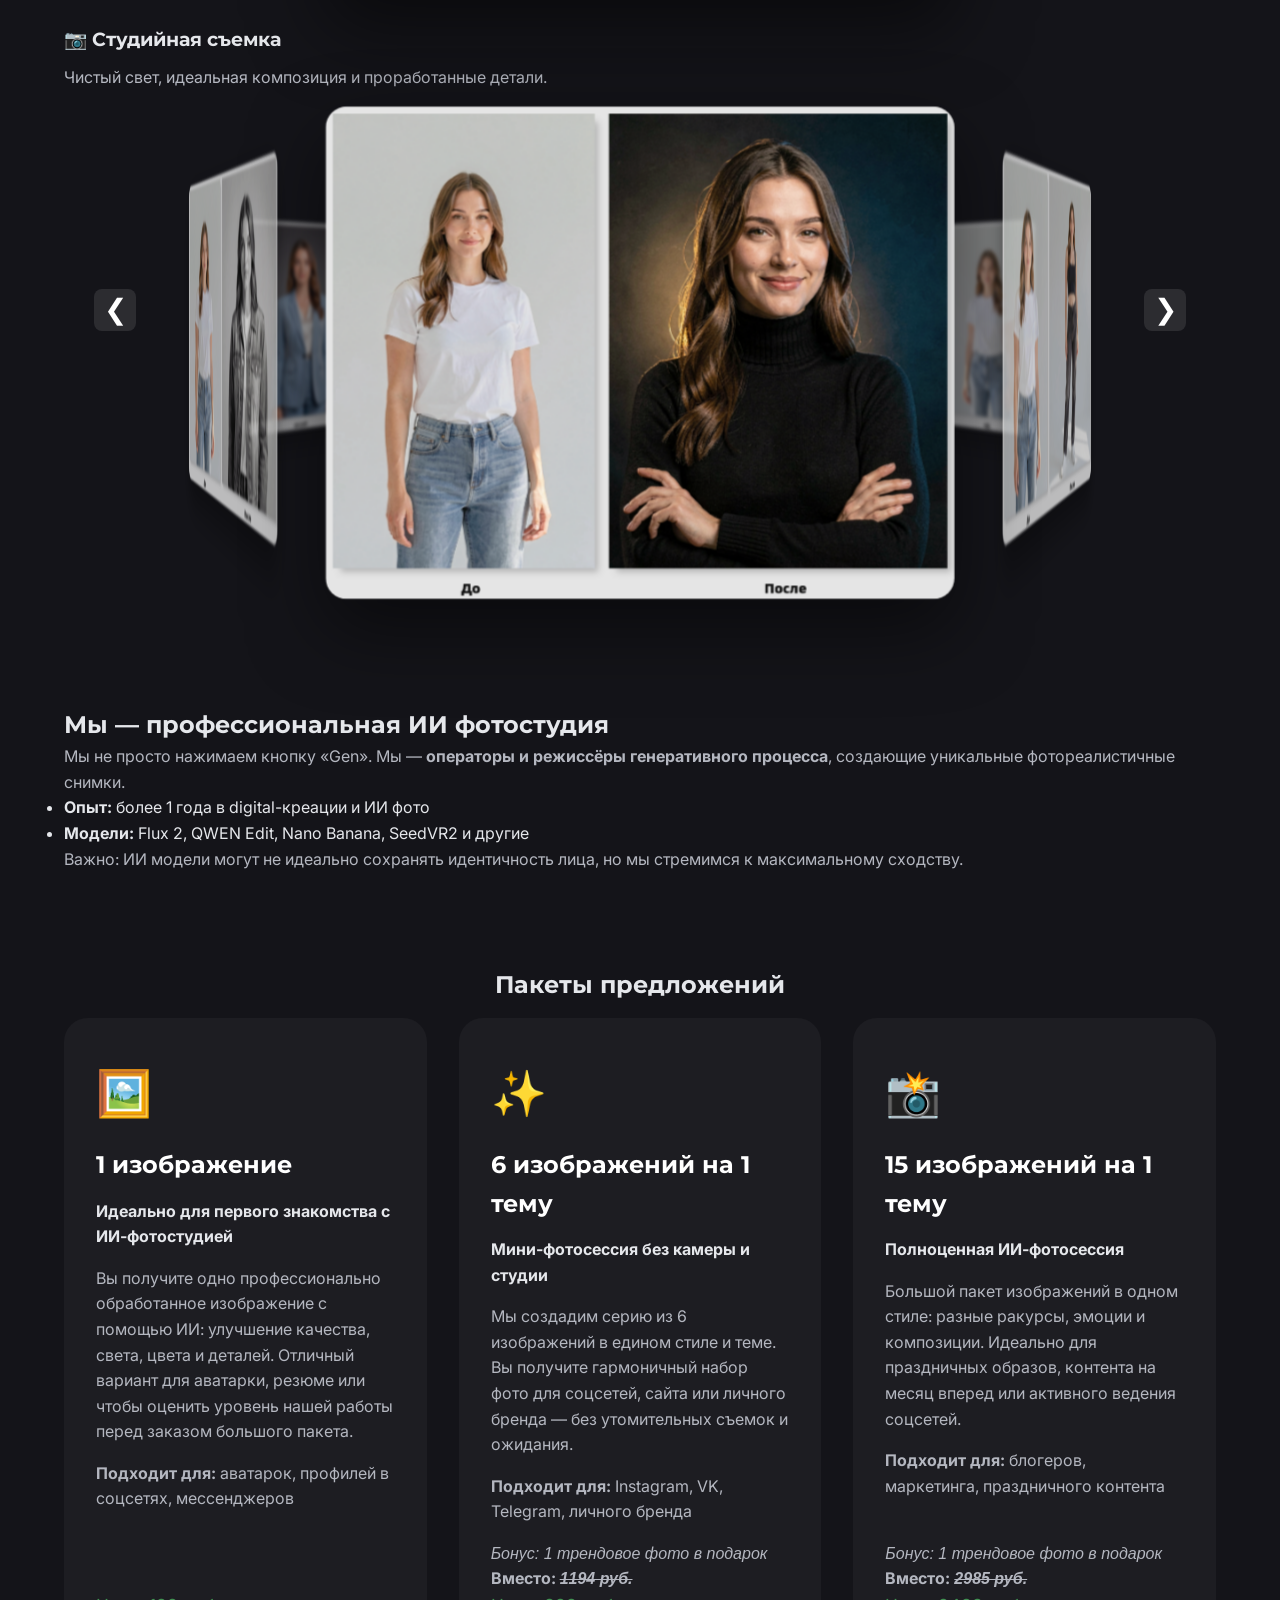
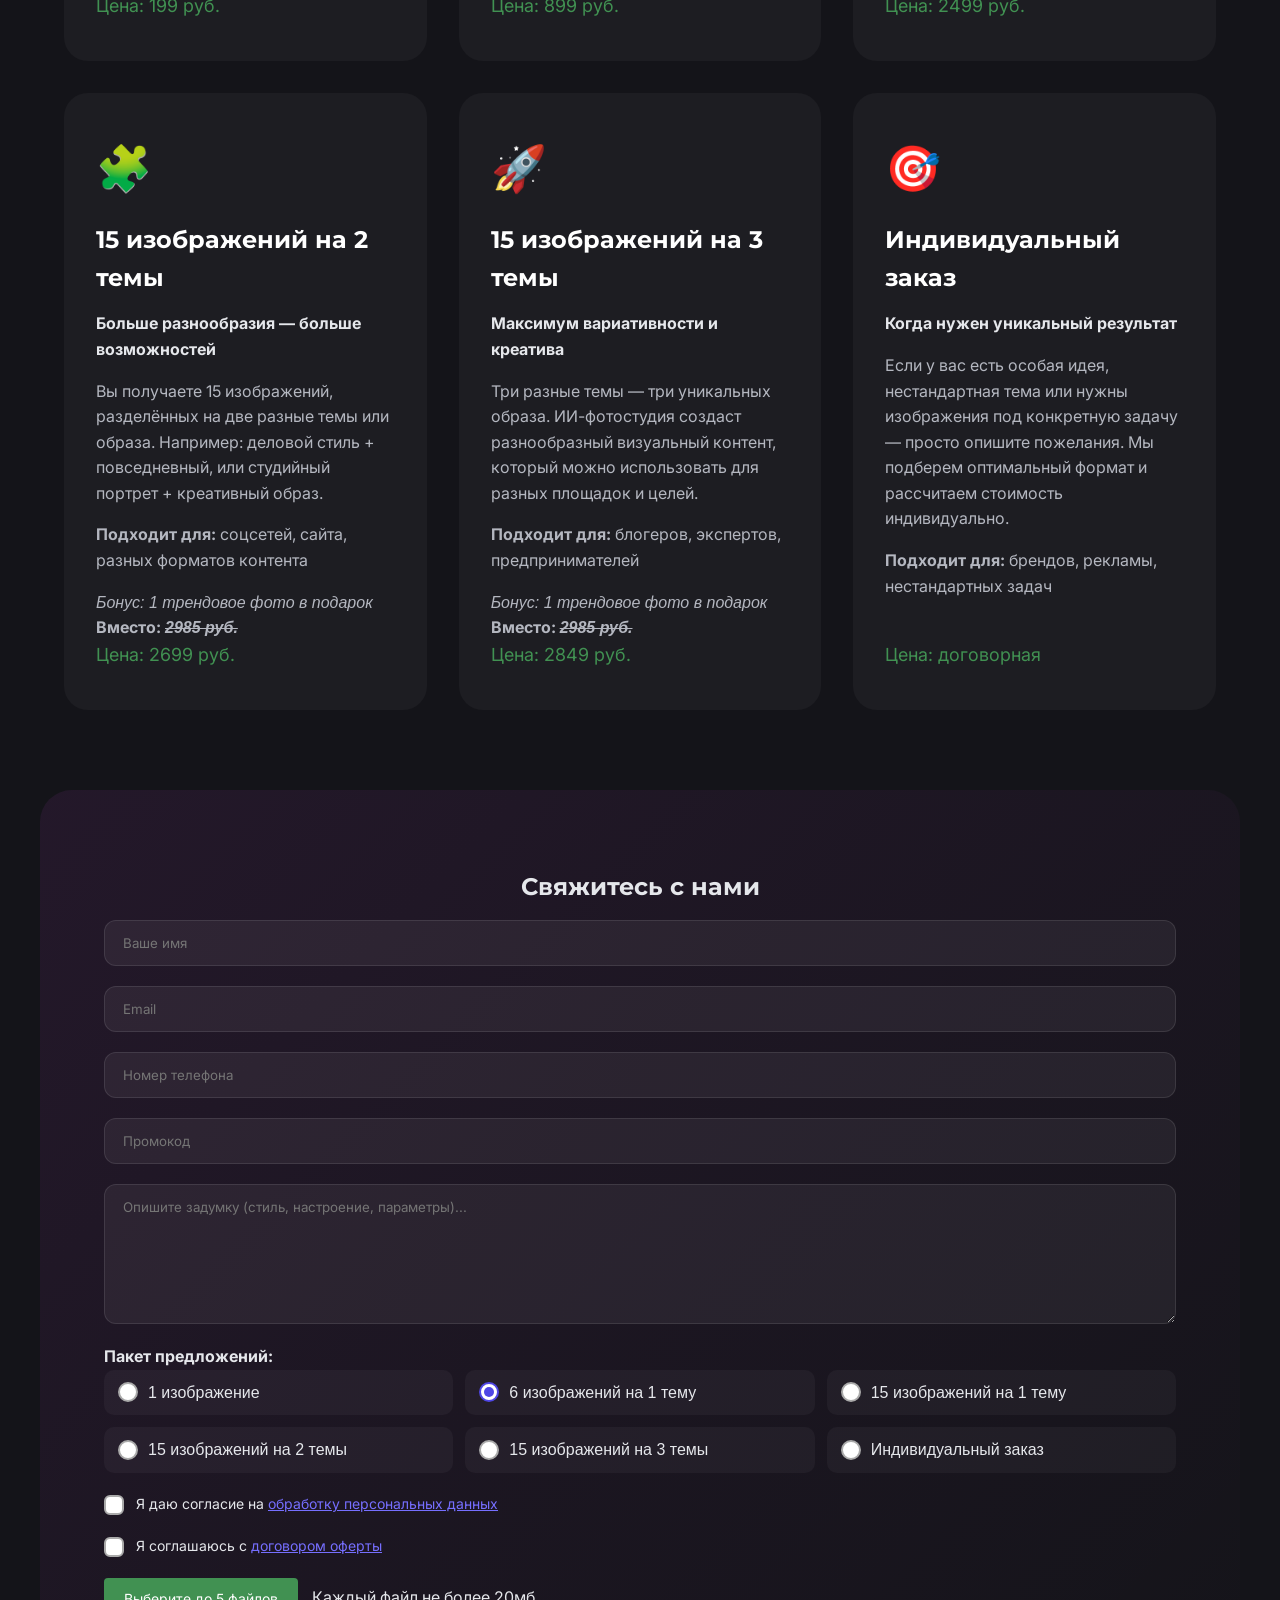
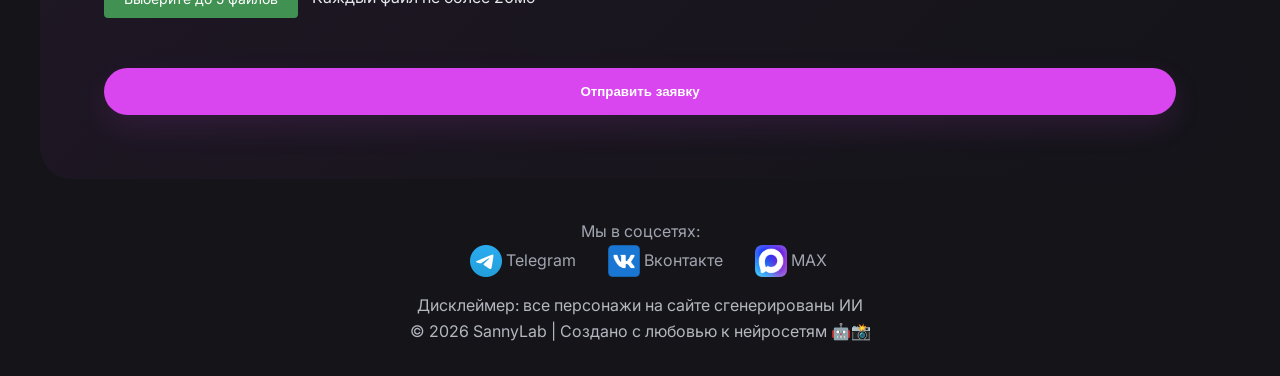
==== commit 0645fbef: "Contact info added | Logo added" ====
--- a/index.html
+++ b/index.html
@@ -30,7 +30,10 @@
     <!-- Навигация -->
     <nav class="navbar" role="navigation" aria-label="Главное меню">
         <div class="container">
-            <a href="#" class="logo">✨ SannyLab - AI Photo Studio</a>
+            <a href="#" class="logo">
+                <img src="images/logo.png" alt="SannyLab logo" class="logo-icon">
+                SannyLab - AI Photo Studio
+            </a>
             <ul class="nav-links">
                 <li><a href="#services">Услуги</a></li>
                 <li><a href="#portfolio">Портфолио</a></li>
@@ -202,24 +205,24 @@
                     <button class="nav prev">❮</button>
                     <div class="viewport">
                         <div class="track">
-                            <img src="images/studio/rim_light_portrait_low.png" draggable="false"
-                                data-full="images/studio/rim_light_portrait.png" class="slide blurred lazy-image"
+                            <img src="images/studio/studio_1_low.png" draggable="false"
+                                data-full="images/studio/studio_1.png" class="slide blurred lazy-image"
                                 alt="Женский портрет в студии" />
-                            <img src="images/studio/artistic_portrait_photo_low.png" draggable="false"
-                                data-full="images/studio/artistic_portrait_photo.png" class="slide blurred lazy-image"
-                                alt="Мужской портрет в студии" />
-                            <img src="images/studio/professional_buisness_photo_low.png" draggable="false"
-                                data-full="images/studio/professional_buisness_photo.png"
-                                class="slide blurred lazy-image" alt="Мужской портрет в студии классический" />
-                            <img src="images/studio/thinking_low.png" draggable="false"
-                                data-full="images/studio/thinking.png" class="slide blurred lazy-image"
-                                alt="Женский портрет в студии чб" />
-                            <img src="images/studio/colage_low.png" draggable="false"
-                                data-full="images/studio/colage.png" class="slide blurred lazy-image"
-                                alt="Женский студийный коллаж" />
-                            <img src="images/studio/1960s_style_low.png" draggable="false"
-                                data-full="images/studio/1960s_style.png" class="slide blurred lazy-image"
+                            <img src="images/studio/studio_2_low.png" draggable="false"
+                                data-full="images/studio/studio_2.png" class="slide blurred lazy-image"
+                                alt="Женский портрет в студии в полный рост" />
+                            <img src="images/studio/studio_3_low.png" draggable="false"
+                                data-full="images/studio/studio_3.png" class="slide blurred lazy-image"
+                                alt="Женский портрет с дымом" />
+                            <img src="images/studio/studio_4_low.png" draggable="false"
+                                data-full="images/studio/studio_4.png" class="slide blurred lazy-image"
+                                alt="Женский портрет в шляпе" />
+                            <img src="images/studio/studio_5.png" draggable="false"
+                                data-full="images/studio/studio_5.png" class="slide blurred lazy-image"
                                 alt="Женский портрет в костюме" />
+                            <img src="images/studio/studio_6_low.png" draggable="false"
+                                data-full="images/studio/studio_6.png" class="slide blurred lazy-image"
+                                alt="Женский портрет чб" />
                         </div>
                     </div>
                     <button class="nav next">❯</button>
@@ -264,7 +267,9 @@
                         света, цвета и деталей. Отличный вариант для аватарки, резюме или чтобы оценить уровень нашей
                         работы перед заказом большого пакета.</p>
                     <p class="who"><b>Подходит для:</b> аватарок, профилей в соцсетях, мессенджеров</p>
-                    <p class="price">Цена: 199 руб.</p>
+                    <div class="price-block">
+                        <p class="price">Цена: 199 руб.</p>
+                    </div>
                 </div>
                 <div class="price-list-card">
                     <span class="icon">✨</span>
@@ -274,7 +279,11 @@
                         набор фото для
                         соцсетей, сайта или личного бренда — без утомительных съемок и ожидания.</p>
                     <p class="who"><b>Подходит для:</b> Instagram, VK, Telegram, личного бренда</p>
-                    <p class="price">Цена: 899 руб.</p>
+                    <div class="price-block">
+                        <p><i>Бонус: 1 трендовое фото в подарок</i></p>
+                        <p class="old-price">Вместо: <span class="old-price__cost">1194 руб.</span></p>
+                        <p class="price">Цена: 899 руб.</p>
+                    </div>
                 </div>
                 <div class="price-list-card">
                     <span class="icon">📸</span>
@@ -284,7 +293,11 @@
                         Идеально для
                         праздничных образов, контента на месяц вперед или активного ведения соцсетей.</p>
                     <p class="who"><b>Подходит для:</b> блогеров, маркетинга, праздничного контента</p>
-                    <p class="price">Цена: 2499 руб.</p>
+                    <div class="price-block">
+                        <p><i>Бонус: 1 трендовое фото в подарок</i></p>
+                        <p class="old-price">Вместо: <span class="old-price__cost">2985 руб.</span></p>
+                        <p class="price">Цена: 2499 руб.</p>
+                    </div>
                 </div>
                 <div class="price-list-card">
                     <span class="icon">🧩</span>
@@ -294,7 +307,11 @@
                         деловой стиль +
                         повседневный, или студийный портрет + креативный образ.</p>
                     <p class="who"><b>Подходит для:</b> соцсетей, сайта, разных форматов контента</p>
-                    <p class="price">Цена: 2699 руб.</p>
+                    <div class="price-block">
+                        <p><i>Бонус: 1 трендовое фото в подарок</i></p>
+                        <p class="old-price">Вместо: <span class="old-price__cost">2985 руб.</span></p>
+                        <p class="price">Цена: 2699 руб.</p>
+                    </div>
                 </div>
                 <div class="price-list-card">
                     <span class="icon">🚀</span>
@@ -304,7 +321,11 @@
                         визуальный контент,
                         который можно использовать для разных площадок и целей.</p>
                     <p class="who"><b>Подходит для:</b> блогеров, экспертов, предпринимателей</p>
-                    <p class="price">Цена: 2849 руб.</p>
+                    <div class="price-block">
+                        <p><i>Бонус: 1 трендовое фото в подарок</i></p>
+                        <p class="old-price">Вместо: <span class="old-price__cost">2985 руб.</span></p>
+                        <p class="price">Цена: 2849 руб.</p>
+                    </div>
                 </div>
                 <div class="price-list-card">
                     <span class="icon">🎯</span>
@@ -315,7 +336,9 @@
                         просто опишите пожелания. Мы подберем оптимальный формат и рассчитаем стоимость индивидуально.
                     </p>
                     <p class="who"><b>Подходит для:</b> брендов, рекламы, нестандартных задач</p>
-                    <p class="price">Цена: договорная</p>
+                    <div class="price-block">
+                        <p class="price">Цена: договорная</p>
+                    </div>
                 </div>
             </div>
         </div>
@@ -412,6 +435,25 @@
     <!-- Footer -->
     <footer class="footer services">
         <div class="container">
+            Мы в соцсетях:
+            <div class="social-media">
+                <a class="social-media_item" href="https://t.me/ameliawrite" target="_blank" rel="noopener">
+                    <img class="icon" src="images/social_media/telegram.png" alt="Telegram">
+                    <span class="title">Telegram</span>
+                </a>
+
+                <a class="social-media_item" href="https://vk.me/ameliawrite?im" target="_blank" rel="noopener">
+                    <img class="icon" src="images/social_media/vk.png" alt="VK">
+                    <span class="title">Вконтакте</span>
+                </a>
+                <a class="social-media_item"
+                    href="https://max.ru/u/f9LHodD0cOJFNPte8O0MdpUxX2QginRx6N2CLty9HsU0XJWsoue4XD82P3o" target="_blank"
+                    rel="noopener">
+                    <img class="icon" src="images/social_media/max.png" alt="MAX">
+                    <span class="title">MAX</span>
+                </a>
+            </div>
+
             <p>Дисклеймер: все персонажи на сайте сгенерированы ИИ</p>
             <p>© 2026 SannyLab | Создано с любовью к нейросетям 🤖📸</p>
         </div>
--- a/css/style.css
+++ b/css/style.css
@@ -95,9 +95,18 @@
 }
 
 .logo {
-  font-size: 1.4rem;
-  color: white;
-  font-weight: 800;
+  display: flex;
+  align-items: center;
+  gap: 8px;
+  /* расстояние между иконкой и текстом */
+  text-decoration: none;
+}
+
+.logo-icon {
+  width: 32px;
+  /* можно 20–28px под стиль сайта */
+  height: 32px;
+  object-fit: contain;
 }
 
 .nav-links {
@@ -347,6 +356,7 @@
 footer {
   text-align: center;
   padding: 32px 0;
+  padding-top: 0;
   color: #a1a5b0;
 }
 
@@ -958,10 +968,24 @@
     margin-bottom: 16px;
   }
 
-  .price {
+  .price-block {
     margin-top: auto;
-    font-size: 18px;
-    font-weight: bold;
+    font-size: 16px;
+
+    .old-price {
+      font-weight: bold;
+      /* color: #b91c1c; */
+
+      .old-price__cost {
+        font-style: italic;
+        text-decoration: line-through;
+      }
+    }
+
+    .price {
+      color: #419152;
+      font-size: 18px;
+    }
   }
 }
 
@@ -1318,4 +1342,26 @@
     padding: 8px 24px;
     font-size: 16px;
   }
+}
+
+.social-media {
+  display: flex;
+  flex-direction: row;
+  justify-content: center;
+  gap: 16px;
+  margin-bottom: 16px;
+
+  .social-media_item {
+    display: flex;
+    flex-direction: row;
+    align-items: center;
+    gap: 4px;
+
+    .icon {
+      width: 32px;
+      height: 32px;
+      margin-bottom: 0;
+    }
+  }
+
 }
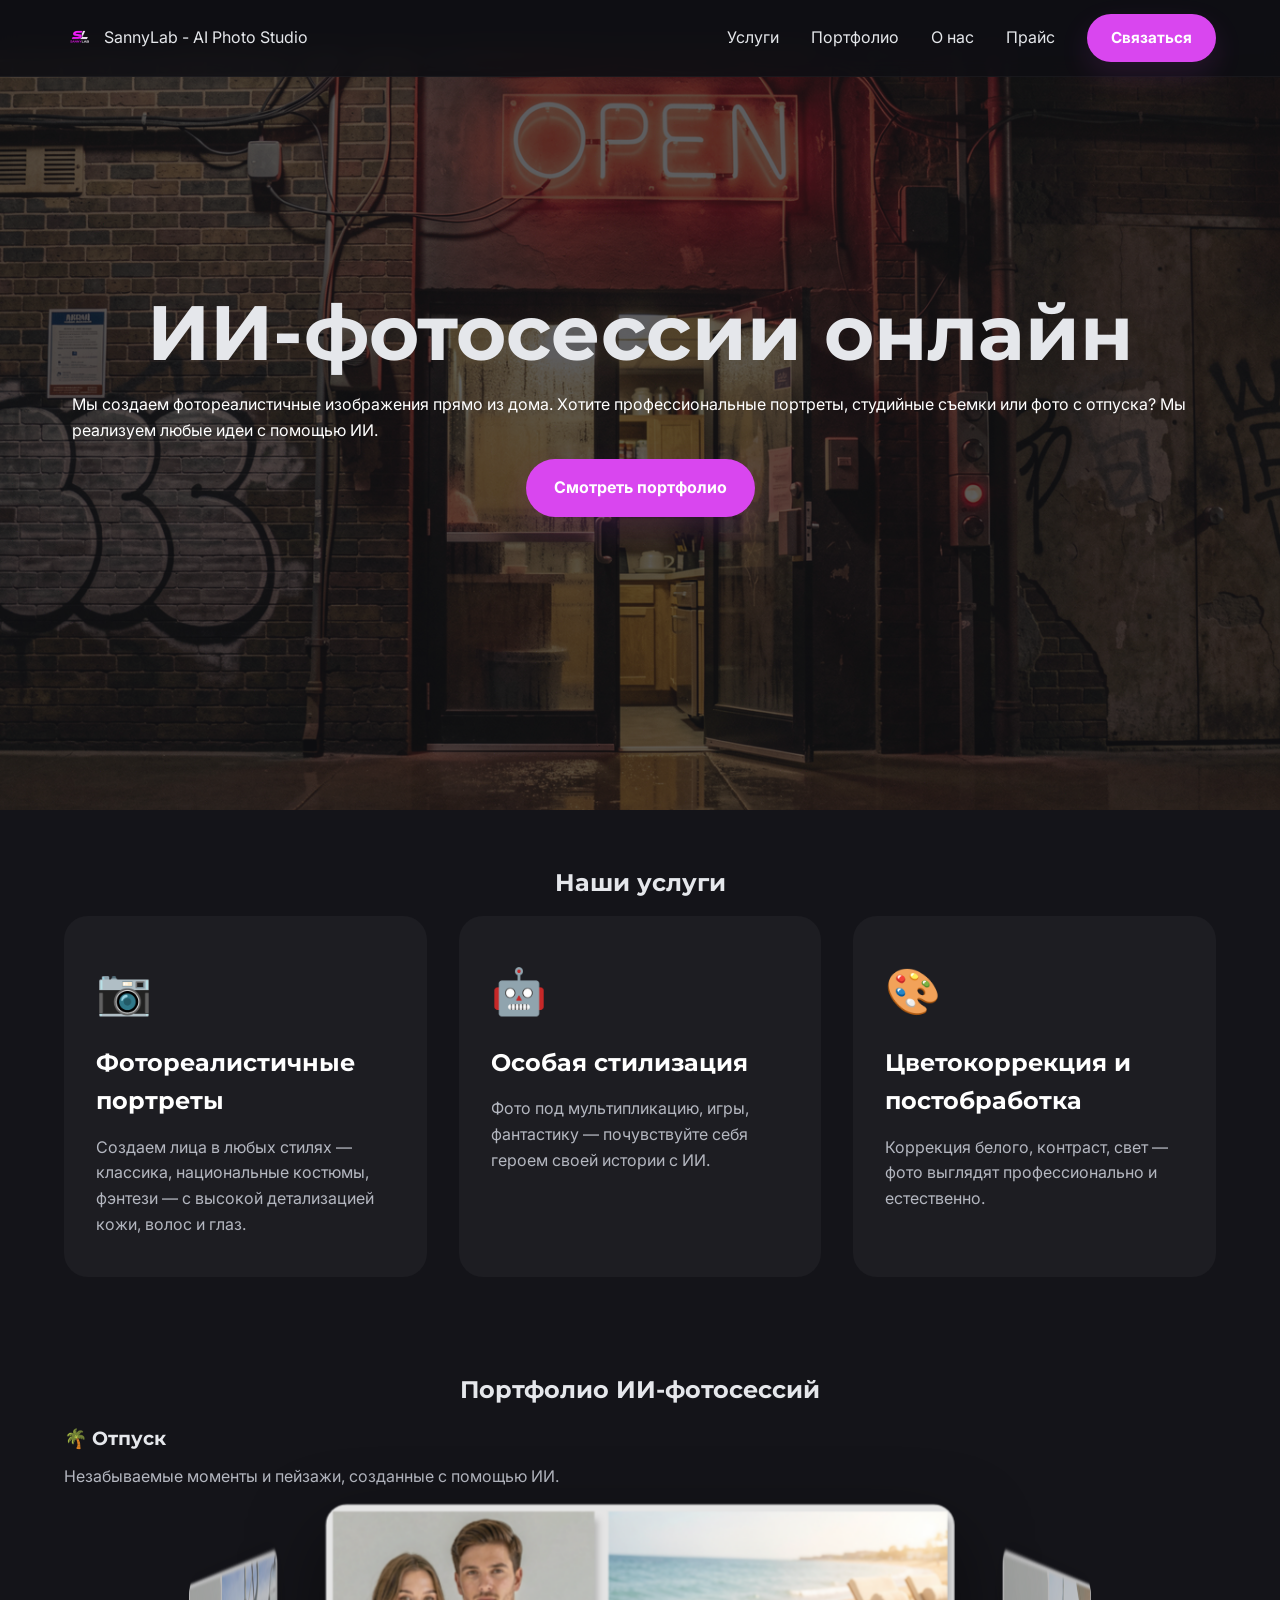
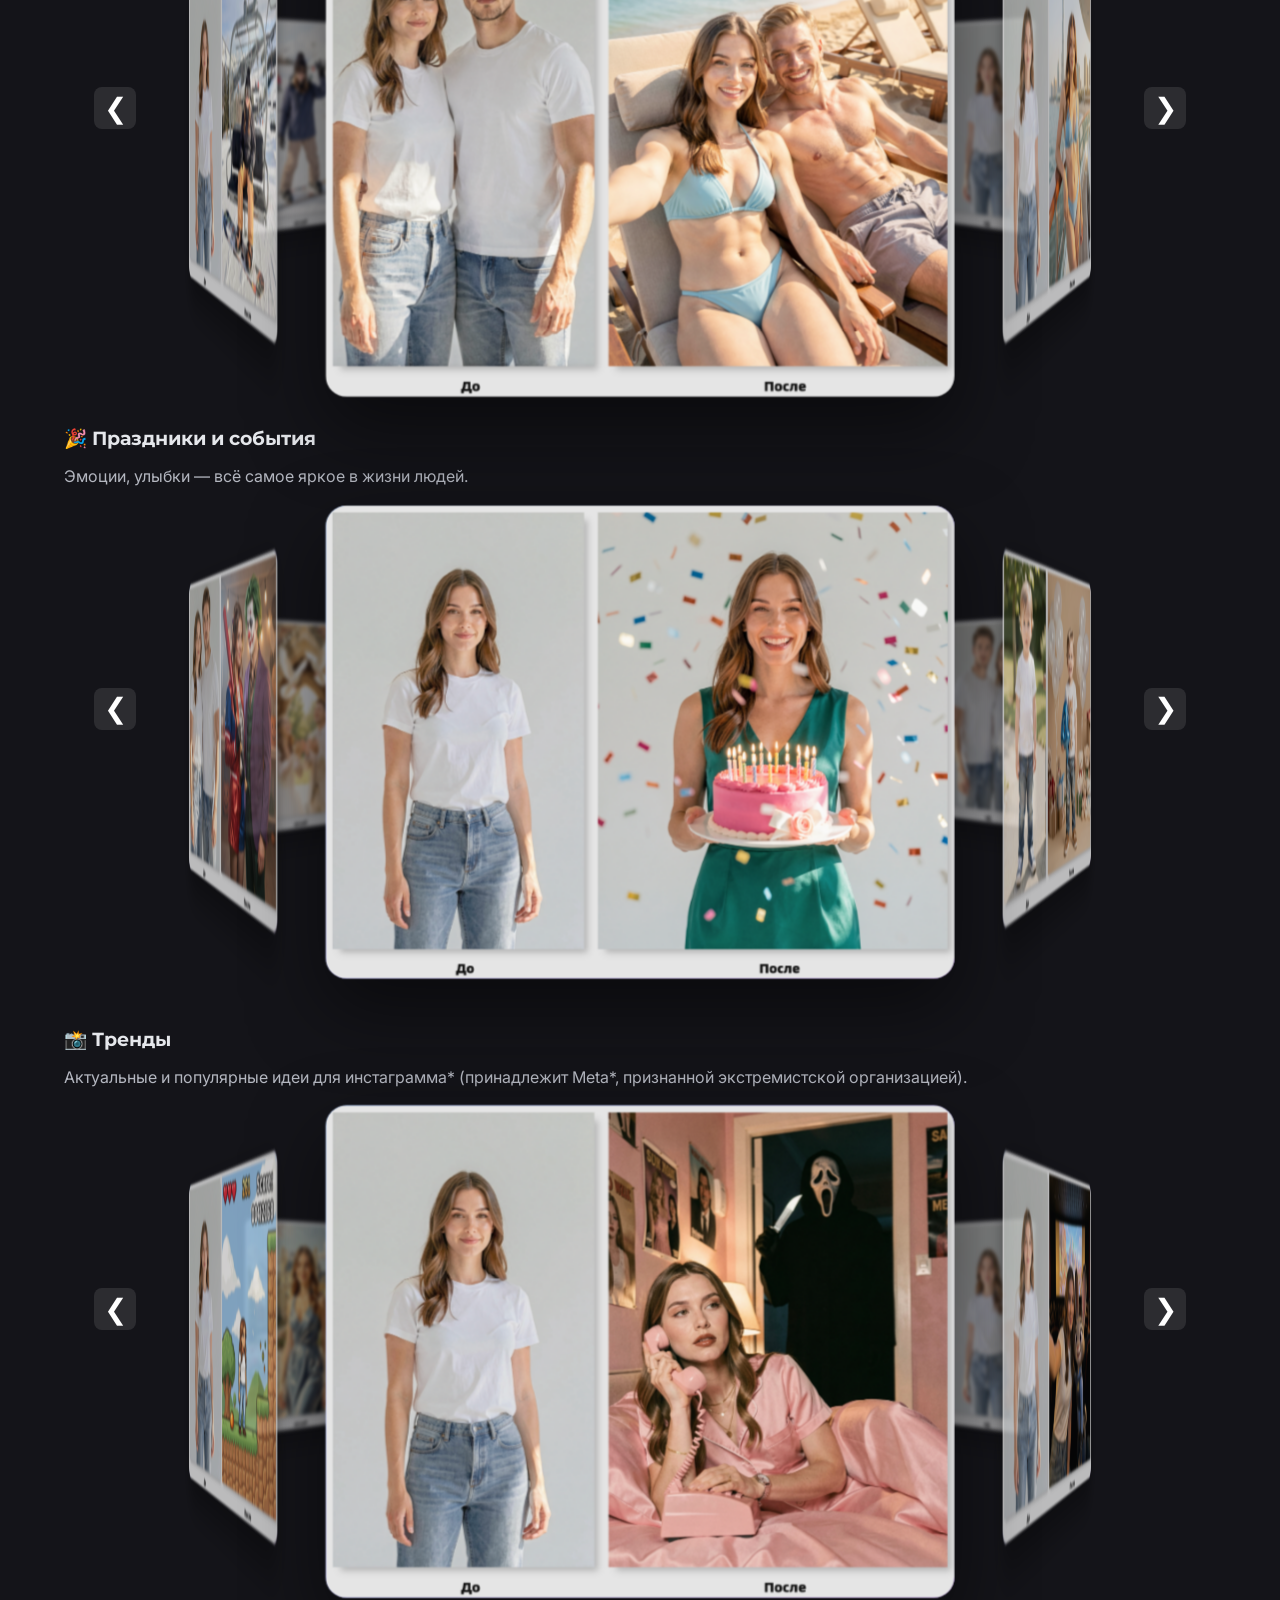
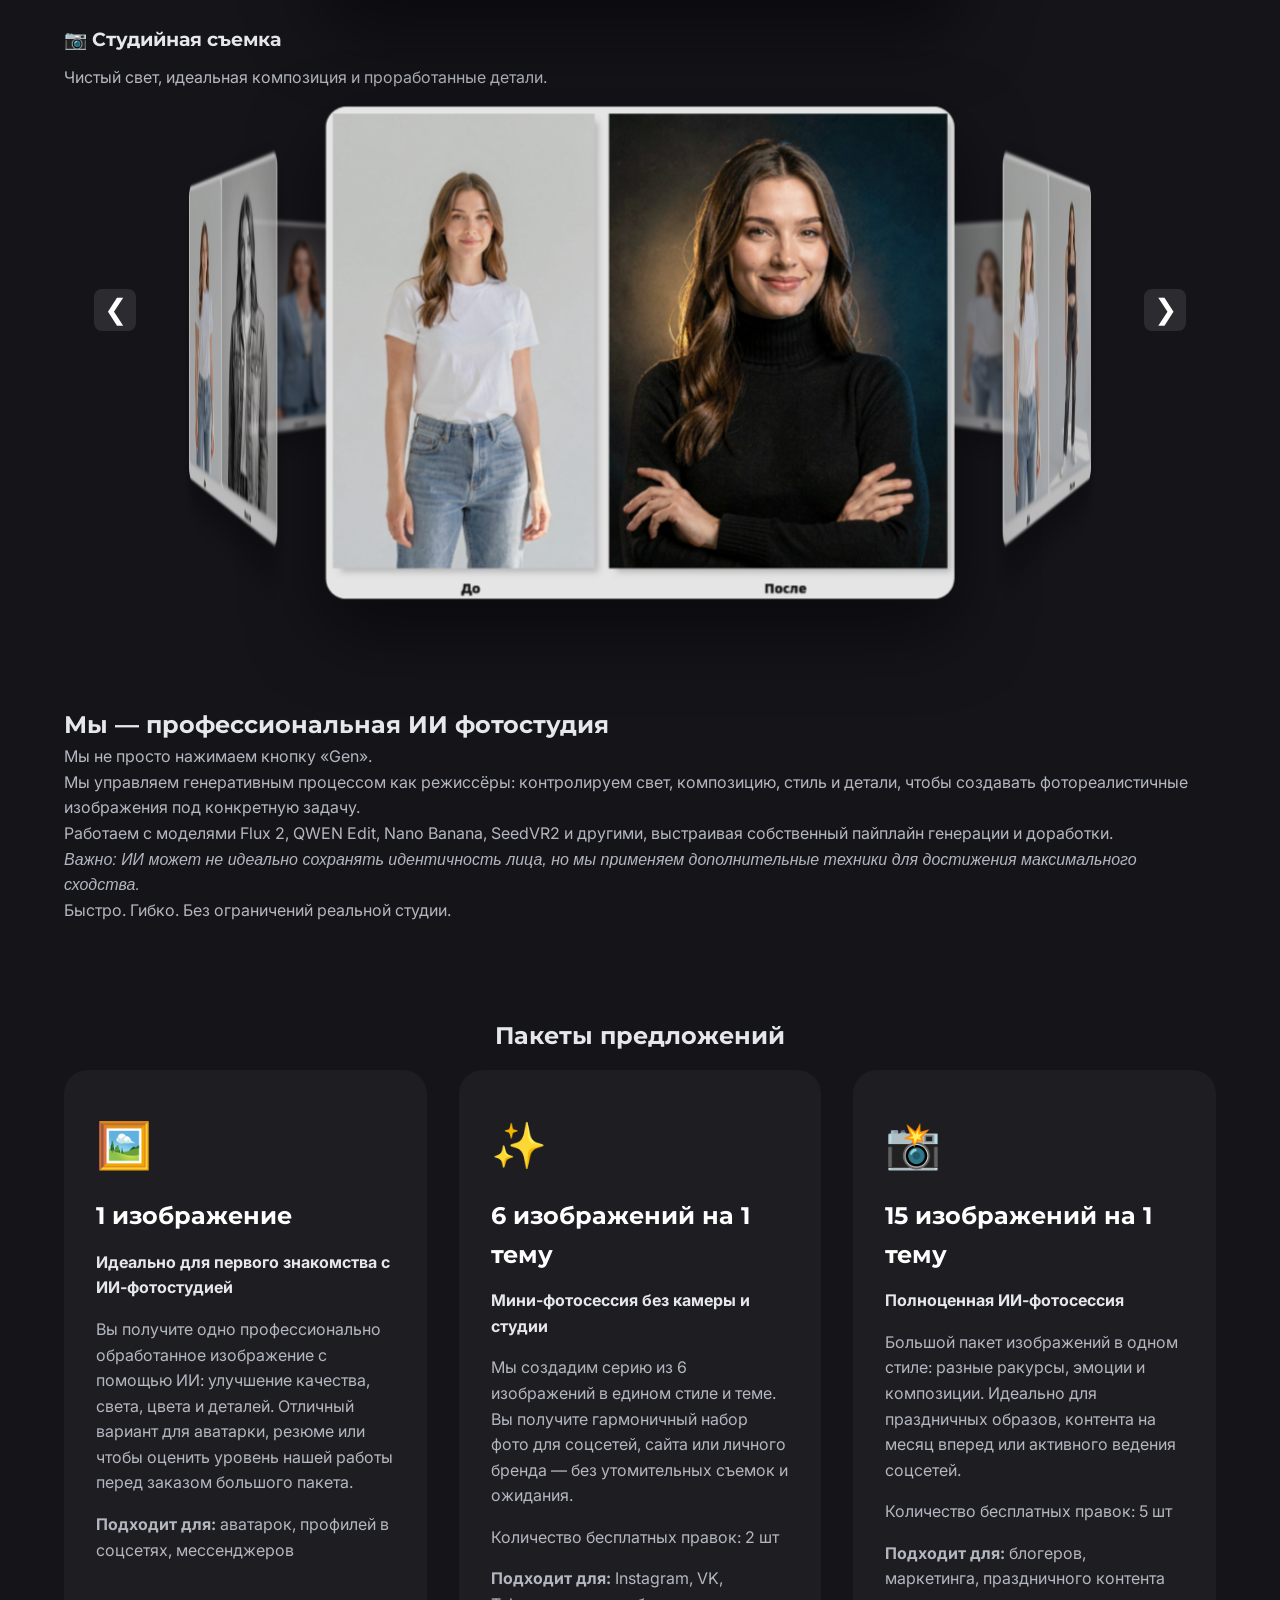
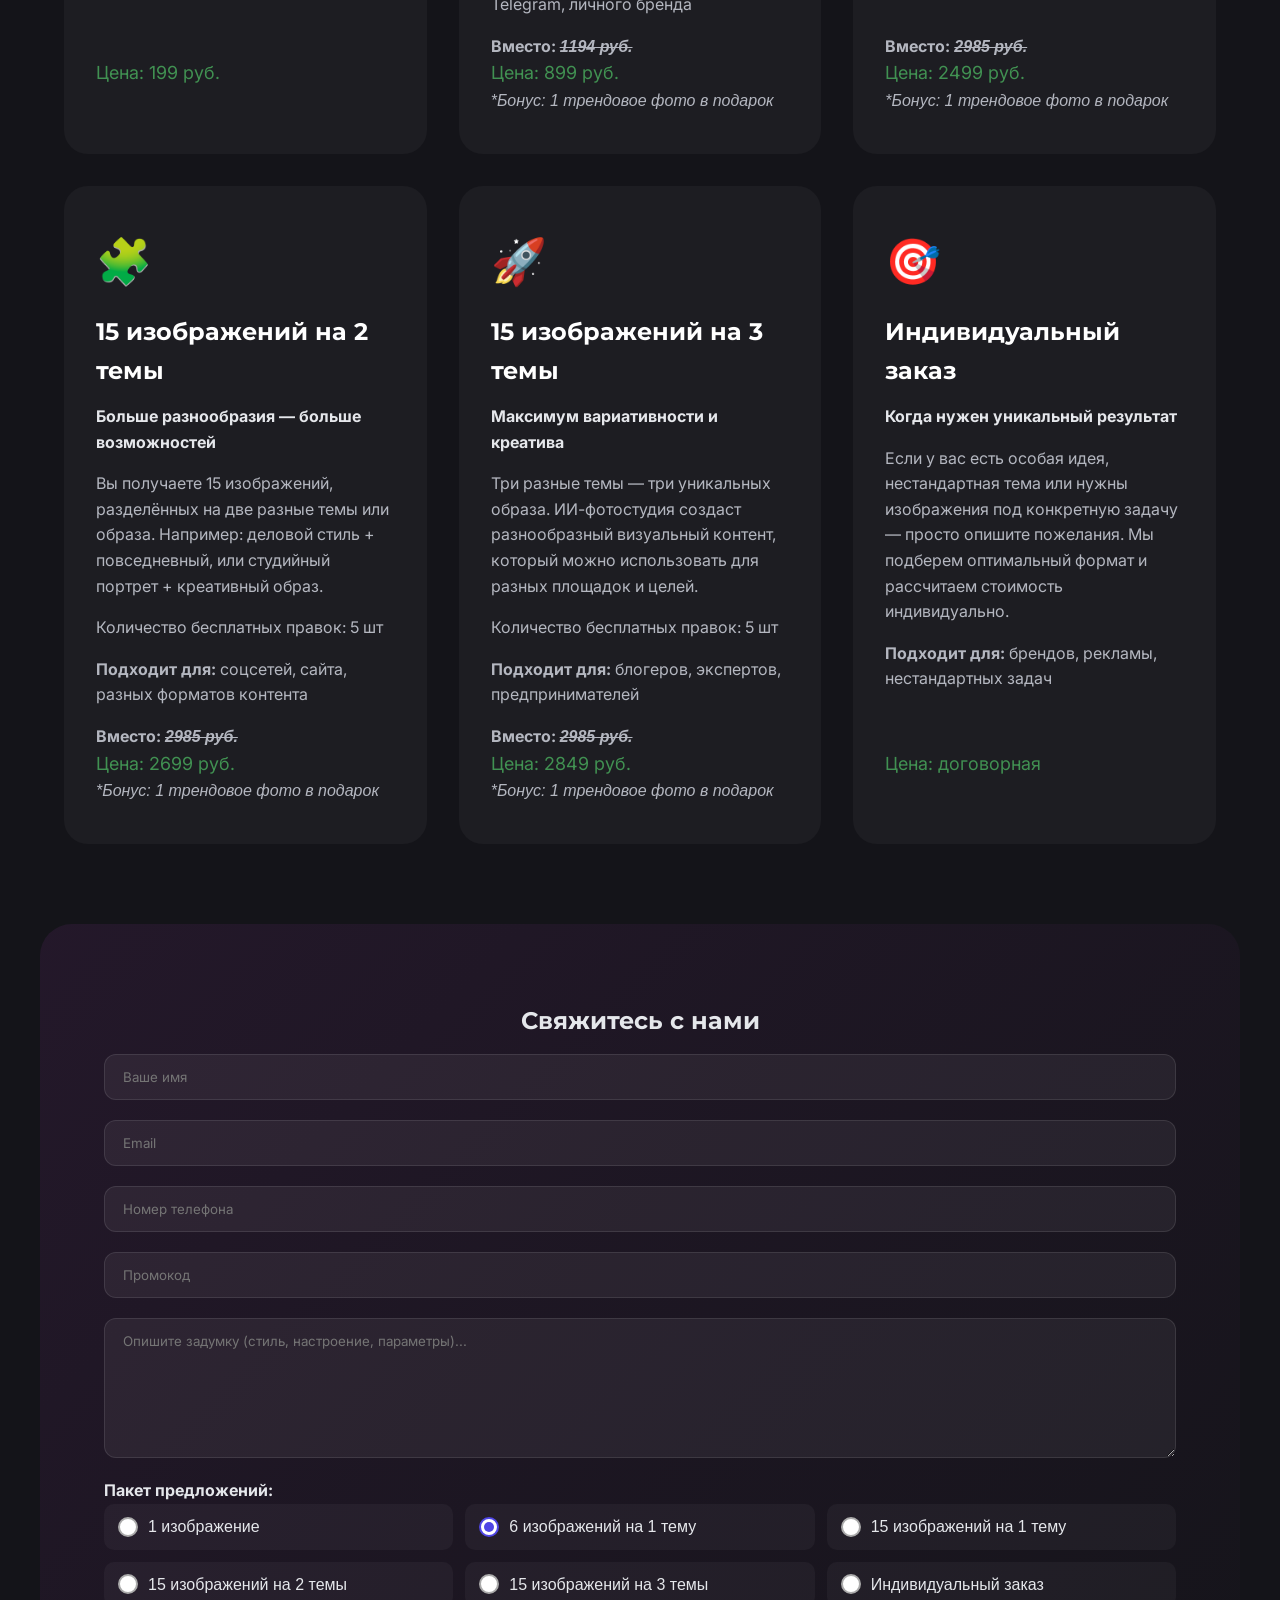
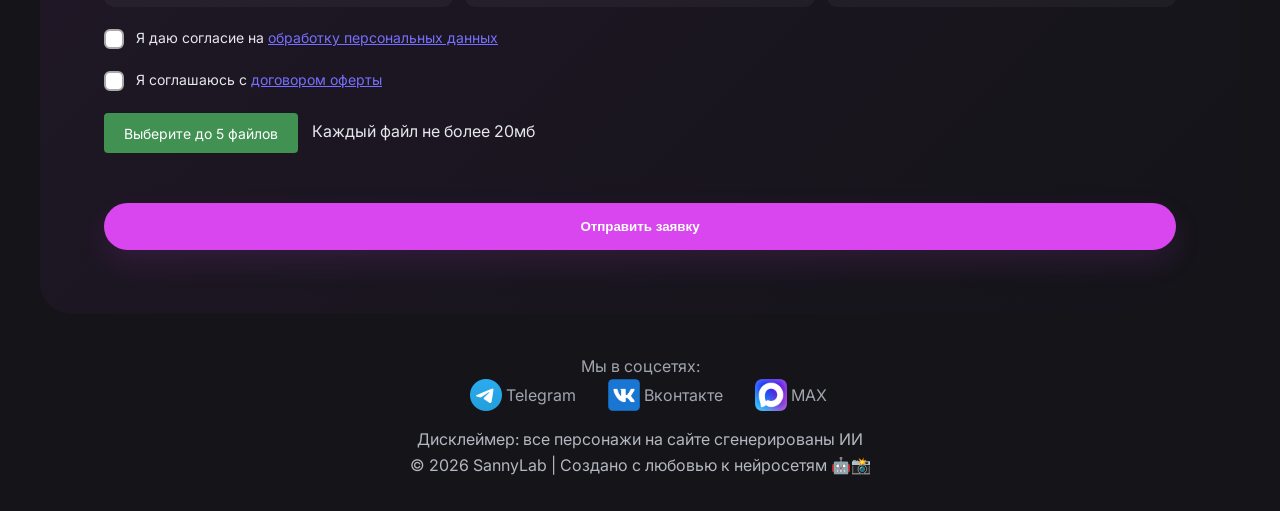
==== commit 005ff674: "Info correction" ====
--- a/index.html
+++ b/index.html
@@ -238,16 +238,20 @@
             <div class="about-grid">
                 <div class="about-text">
                     <h2>Мы — профессиональная ИИ фотостудия</h2>
-                    <p>Мы не просто нажимаем кнопку «Gen». Мы — <strong>операторы и режиссёры генеративного
-                            процесса</strong>, создающие уникальные фотореалистичные снимки.</p>
-                    <ul class="about-list">
-                        <li><strong>Опыт:</strong> более 1 года в digital-креации и ИИ фото</li>
-                        <li><strong>Модели:</strong> Flux 2, QWEN Edit, Nano Banana, SeedVR2 и другие</li>
-                    </ul>
+                    <p>Мы не просто нажимаем кнопку «Gen».</p>
+                    <p>Мы управляем генеративным процессом как режиссёры:
+                        контролируем свет, композицию, стиль и детали, чтобы создавать фотореалистичные изображения под
+                        конкретную задачу.</p>
+                    <p>
+                        Работаем с моделями Flux 2, QWEN Edit, Nano Banana, SeedVR2 и другими, выстраивая собственный
+                        пайплайн генерации и доработки.
+                    </p>
                     <p class="about-note">
-                        Важно: ИИ модели могут не идеально сохранять идентичность лица, но мы стремимся к максимальному
-                        сходству.
-                    </p>
+                        <i>Важно: ИИ может не идеально сохранять идентичность лица, но мы применяем дополнительные
+                            техники
+                            для достижения максимального сходства.</i>
+                    </p>
+                    <p>Быстро. Гибко. Без ограничений реальной студии.</p>
                 </div>
             </div>
         </div>
@@ -269,6 +273,9 @@
                     <p class="who"><b>Подходит для:</b> аватарок, профилей в соцсетях, мессенджеров</p>
                     <div class="price-block">
                         <p class="price">Цена: 199 руб.</p>
+                        <div>
+                            <pre> </pre>
+                        </div>
                     </div>
                 </div>
                 <div class="price-list-card">
@@ -277,12 +284,14 @@
                     <h4 class="subtitle">Мини-фотосессия без камеры и студии</h4>
                     <p class="content">Мы создадим серию из 6 изображений в едином стиле и теме. Вы получите гармоничный
                         набор фото для
-                        соцсетей, сайта или личного бренда — без утомительных съемок и ожидания.</p>
+                        соцсетей, сайта или личного бренда — без утомительных съемок и ожидания.
+                    </p>
+                    <p class="edits">Количество бесплатных правок: 2 шт</p>
                     <p class="who"><b>Подходит для:</b> Instagram, VK, Telegram, личного бренда</p>
                     <div class="price-block">
-                        <p><i>Бонус: 1 трендовое фото в подарок</i></p>
                         <p class="old-price">Вместо: <span class="old-price__cost">1194 руб.</span></p>
                         <p class="price">Цена: 899 руб.</p>
+                        <p><i>*Бонус: 1 трендовое фото в подарок</i></p>
                     </div>
                 </div>
                 <div class="price-list-card">
@@ -292,11 +301,12 @@
                     <p class="content">Большой пакет изображений в одном стиле: разные ракурсы, эмоции и композиции.
                         Идеально для
                         праздничных образов, контента на месяц вперед или активного ведения соцсетей.</p>
+                    <p class="edits">Количество бесплатных правок: 5 шт</p>
                     <p class="who"><b>Подходит для:</b> блогеров, маркетинга, праздничного контента</p>
                     <div class="price-block">
-                        <p><i>Бонус: 1 трендовое фото в подарок</i></p>
                         <p class="old-price">Вместо: <span class="old-price__cost">2985 руб.</span></p>
                         <p class="price">Цена: 2499 руб.</p>
+                        <p><i>*Бонус: 1 трендовое фото в подарок</i></p>
                     </div>
                 </div>
                 <div class="price-list-card">
@@ -306,11 +316,12 @@
                     <p class="content">Вы получаете 15 изображений, разделённых на две разные темы или образа. Например:
                         деловой стиль +
                         повседневный, или студийный портрет + креативный образ.</p>
+                    <p class="edits">Количество бесплатных правок: 5 шт</p>
                     <p class="who"><b>Подходит для:</b> соцсетей, сайта, разных форматов контента</p>
                     <div class="price-block">
-                        <p><i>Бонус: 1 трендовое фото в подарок</i></p>
                         <p class="old-price">Вместо: <span class="old-price__cost">2985 руб.</span></p>
                         <p class="price">Цена: 2699 руб.</p>
+                        <p><i>*Бонус: 1 трендовое фото в подарок</i></p>
                     </div>
                 </div>
                 <div class="price-list-card">
@@ -320,11 +331,12 @@
                     <p class="content">Три разные темы — три уникальных образа. ИИ-фотостудия создаст разнообразный
                         визуальный контент,
                         который можно использовать для разных площадок и целей.</p>
+                    <p class="edits">Количество бесплатных правок: 5 шт</p>
                     <p class="who"><b>Подходит для:</b> блогеров, экспертов, предпринимателей</p>
                     <div class="price-block">
-                        <p><i>Бонус: 1 трендовое фото в подарок</i></p>
                         <p class="old-price">Вместо: <span class="old-price__cost">2985 руб.</span></p>
                         <p class="price">Цена: 2849 руб.</p>
+                        <p><i>*Бонус: 1 трендовое фото в подарок</i></p>
                     </div>
                 </div>
                 <div class="price-list-card">
@@ -338,6 +350,9 @@
                     <p class="who"><b>Подходит для:</b> брендов, рекламы, нестандартных задач</p>
                     <div class="price-block">
                         <p class="price">Цена: договорная</p>
+                        <div>
+                            <pre> </pre>
+                        </div>
                     </div>
                 </div>
             </div>
--- a/css/style.css
+++ b/css/style.css
@@ -964,6 +964,10 @@
     margin-bottom: 16px;
   }
 
+  .edits {
+    margin-bottom: 16px;
+  }
+
   .who {
     margin-bottom: 16px;
   }
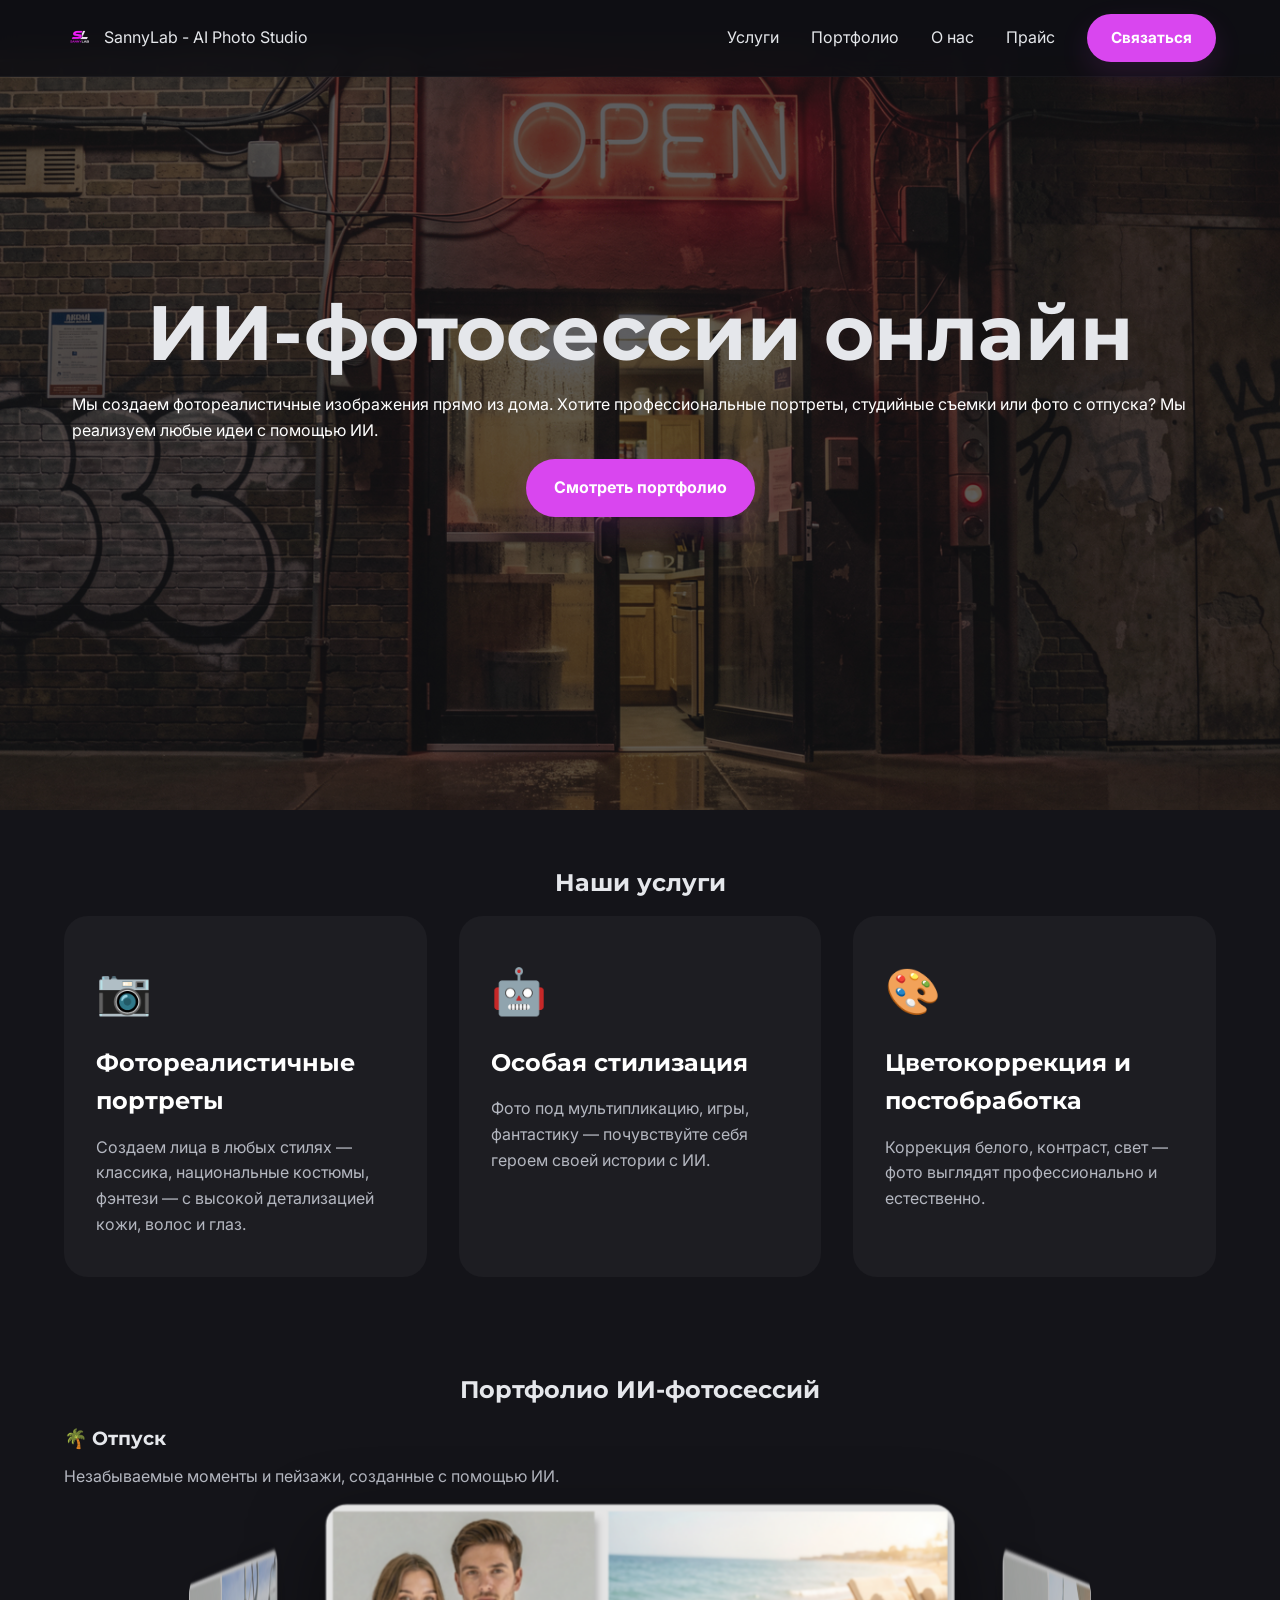
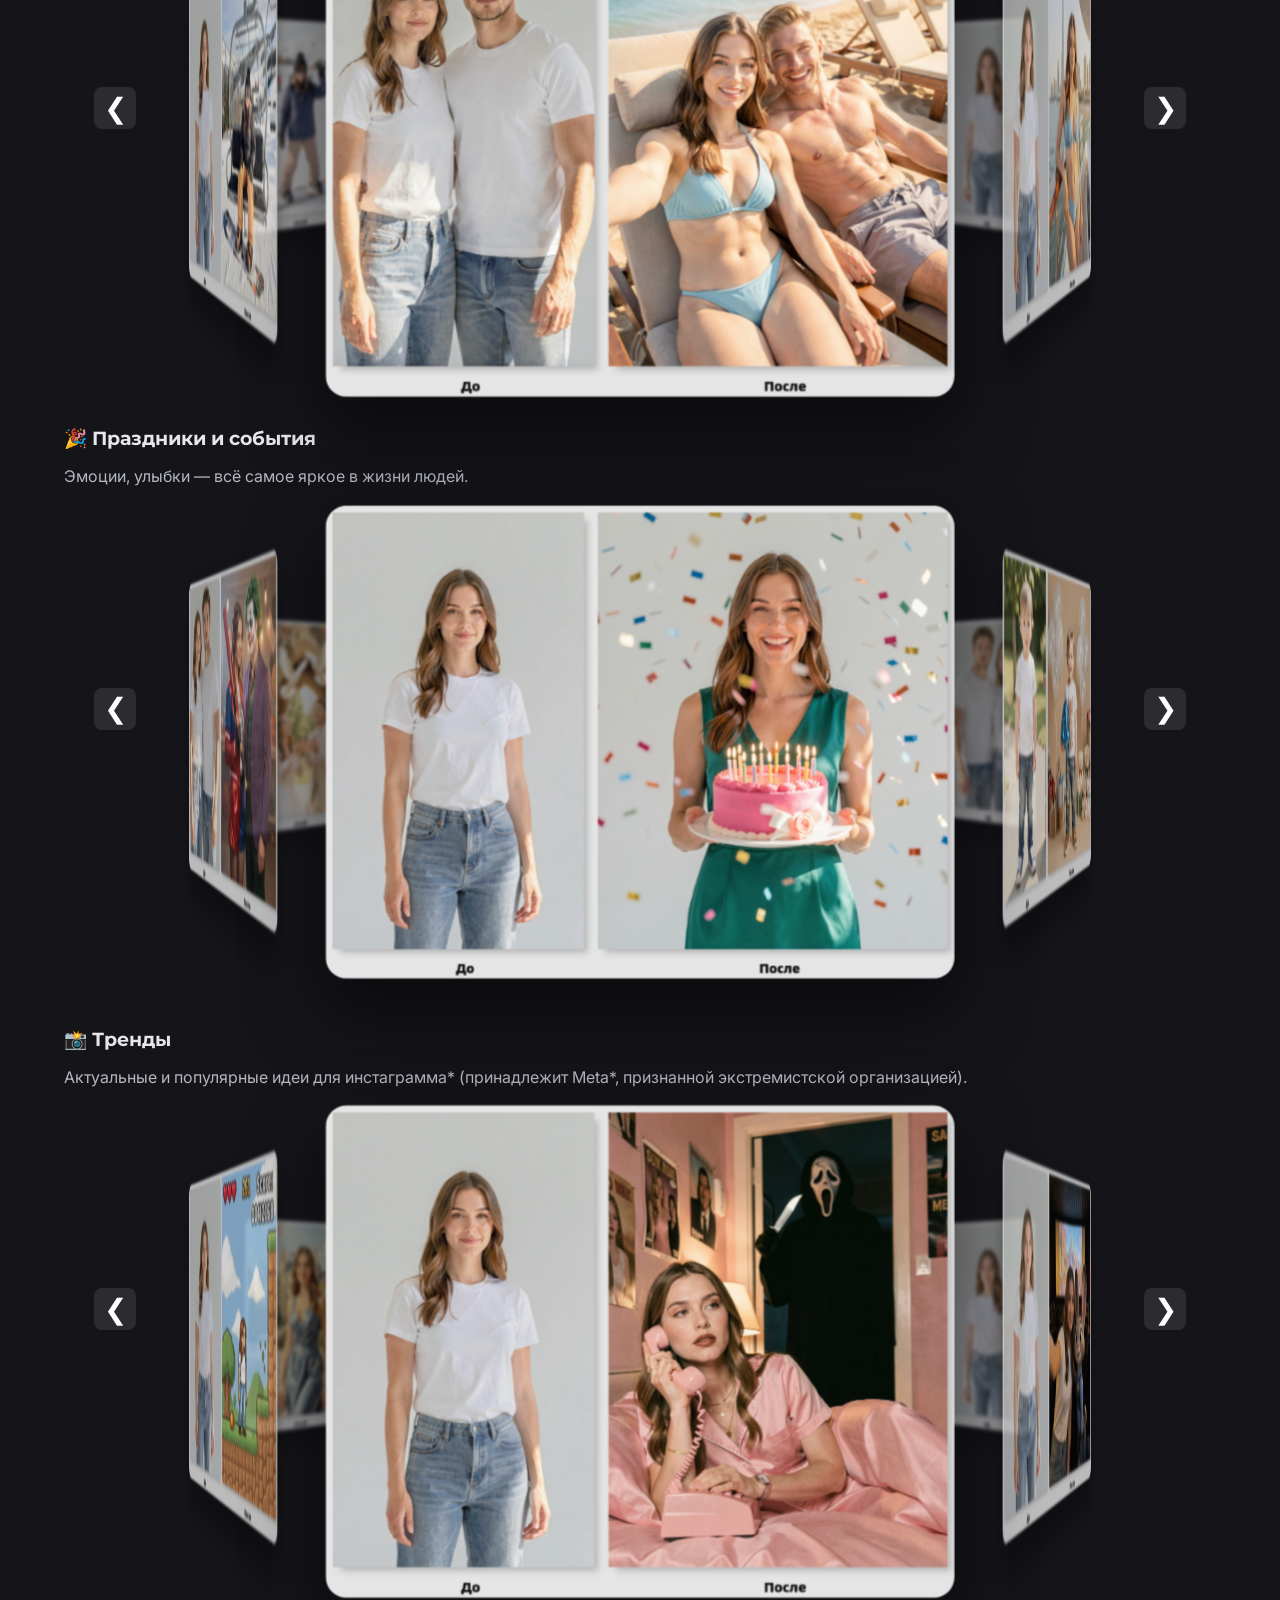
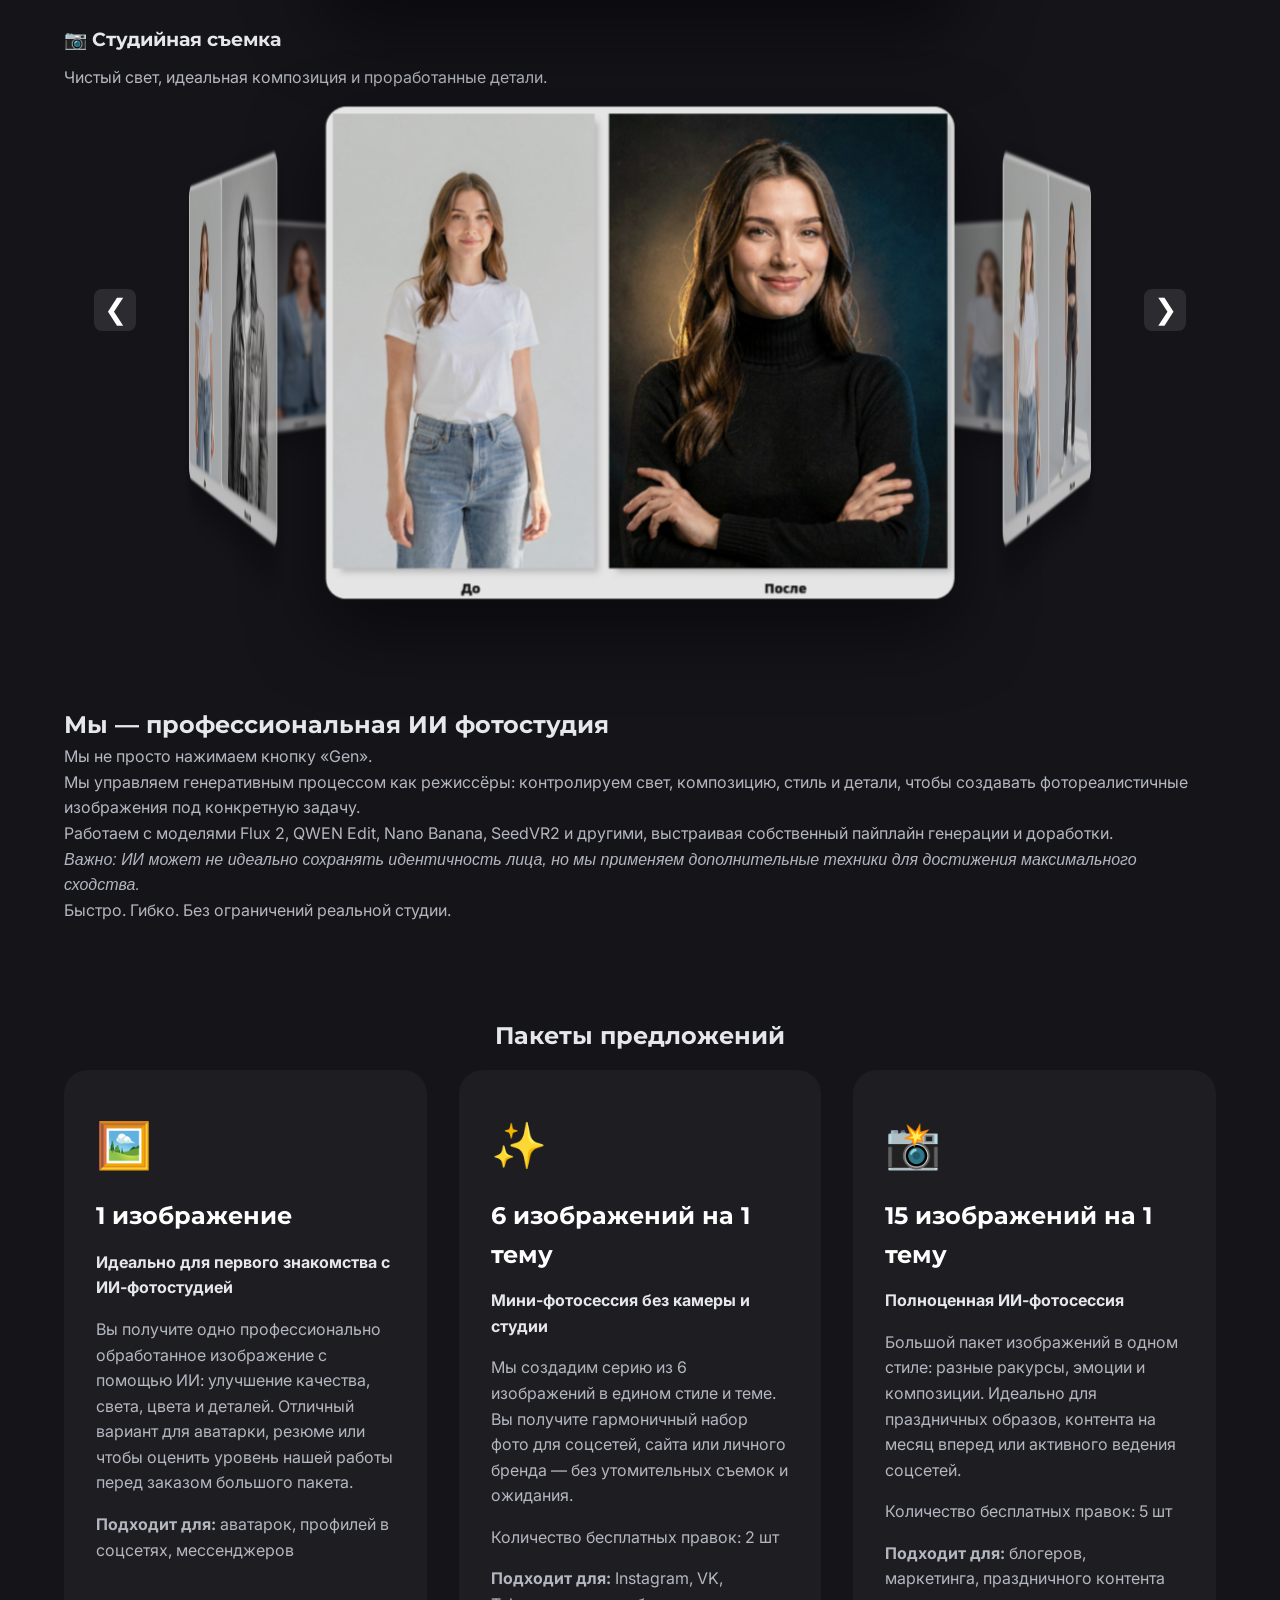
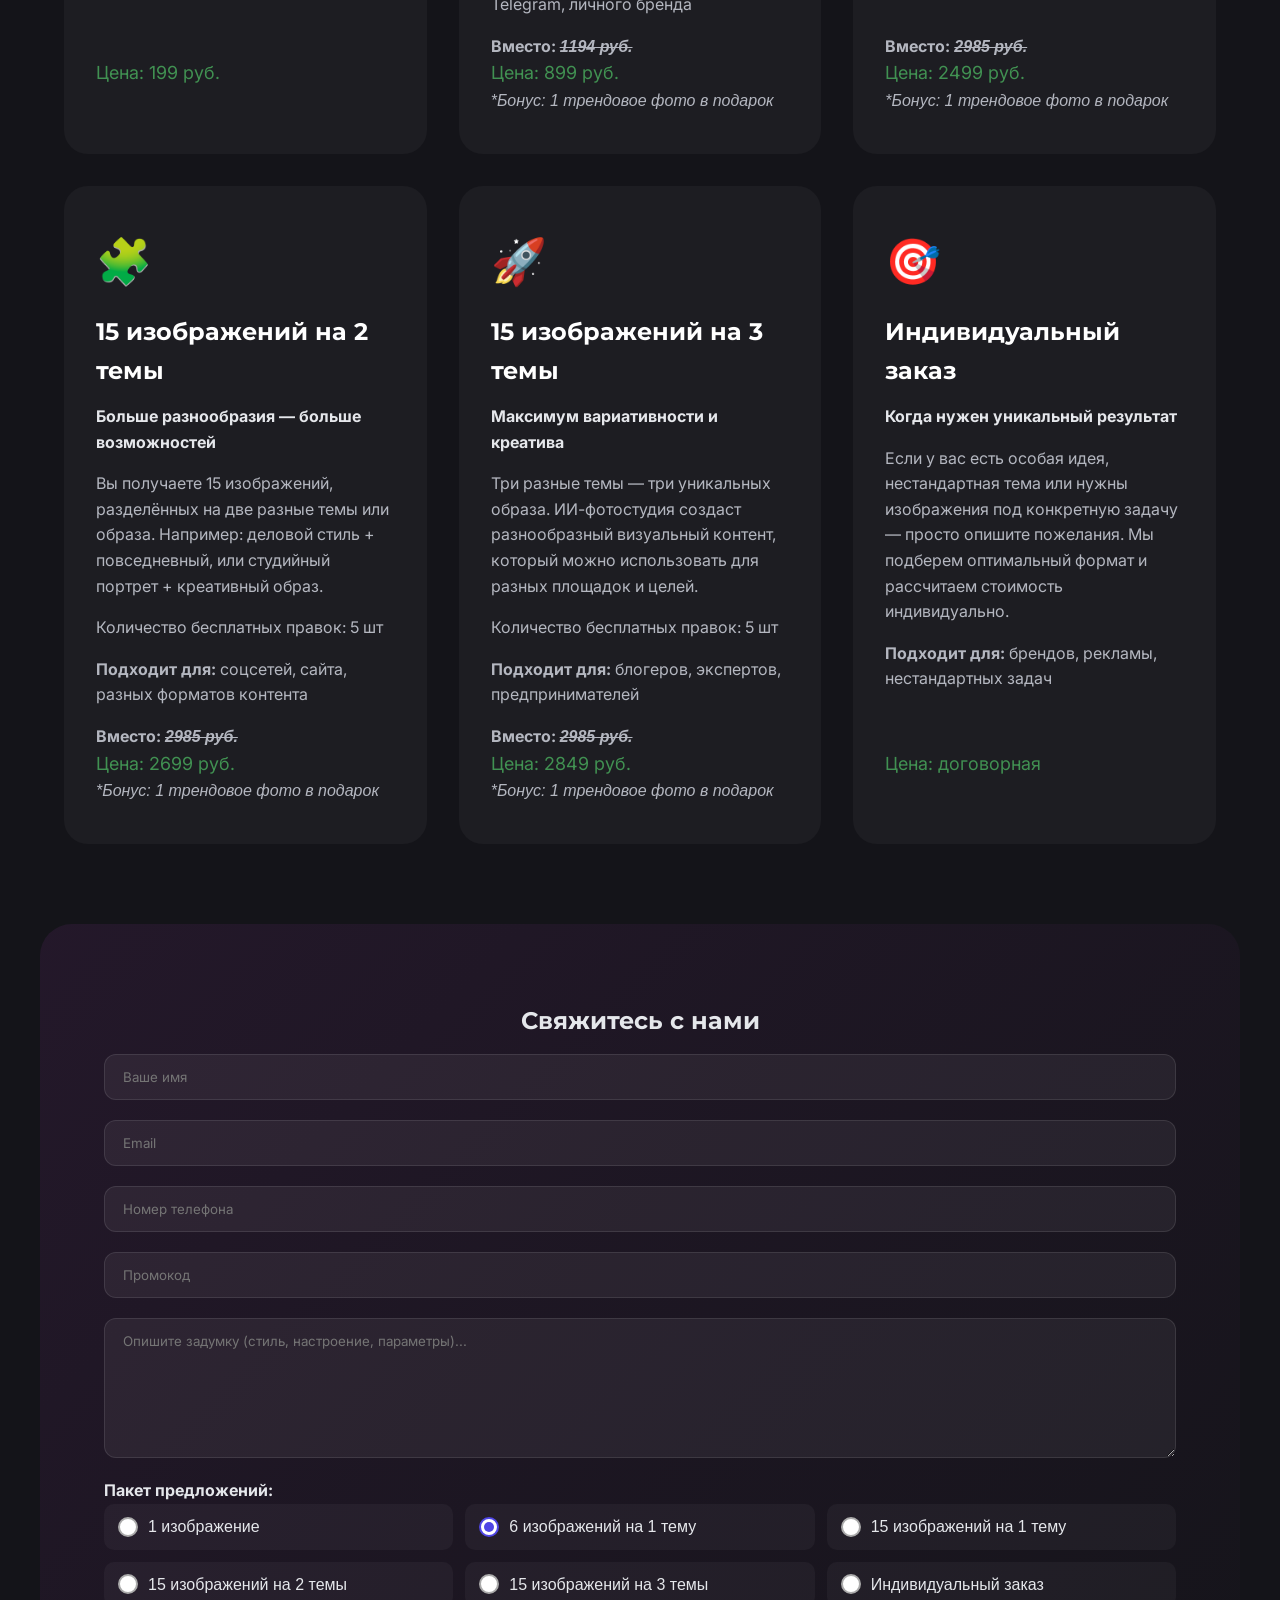
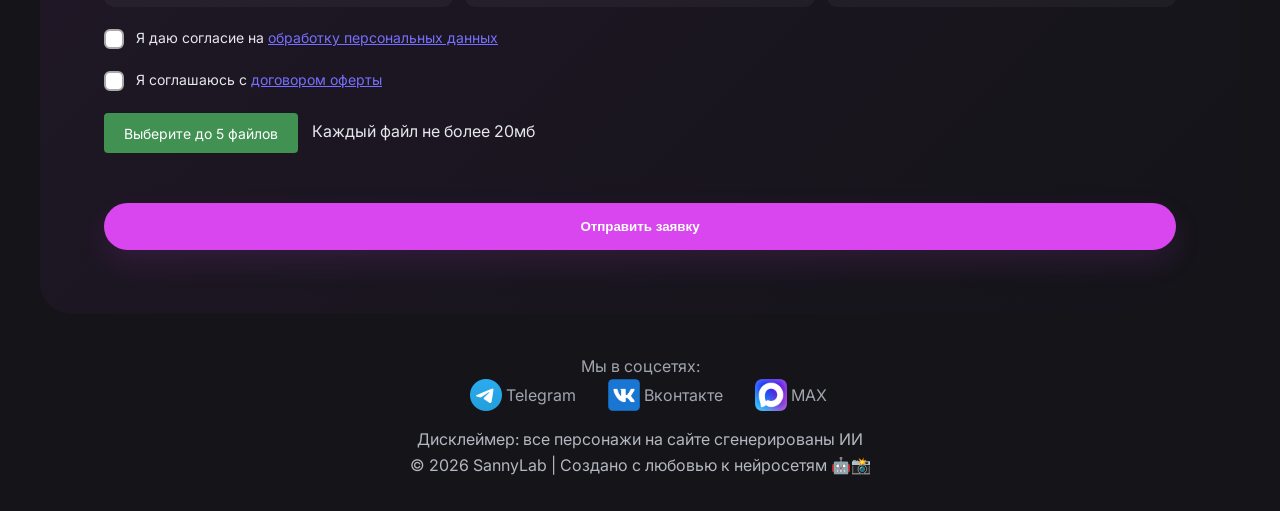
==== commit 669d33d3: "Vk pixel added" ====
--- a/index.html
+++ b/index.html
@@ -26,6 +26,23 @@
 </head>
 
 <body>
+    <!-- Top.Mail.Ru counter -->
+    <script type="text/javascript">
+        var _tmr = window._tmr || (window._tmr = []);
+        _tmr.push({ id: "3744654", type: "pageView", start: (new Date()).getTime() });
+        (function (d, w, id) {
+            if (d.getElementById(id)) return;
+            var ts = d.createElement("script"); ts.type = "text/javascript"; ts.async = true; ts.id = id;
+            ts.src = "https://top-fwz1.mail.ru/js/code.js";
+            var f = function () { var s = d.getElementsByTagName("script")[0]; s.parentNode.insertBefore(ts, s); };
+            if (w.opera == "[object Opera]") { d.addEventListener("DOMContentLoaded", f, false); } else { f(); }
+        })(document, window, "tmr-code");
+    </script>
+    <noscript>
+        <div><img src="https://top-fwz1.mail.ru/counter?id=3744654;js=na" style="position:absolute;left:-9999px;"
+                alt="Top.Mail.Ru" /></div>
+    </noscript>
+    <!-- /Top.Mail.Ru counter -->
 
     <!-- Навигация -->
     <nav class="navbar" role="navigation" aria-label="Главное меню">
